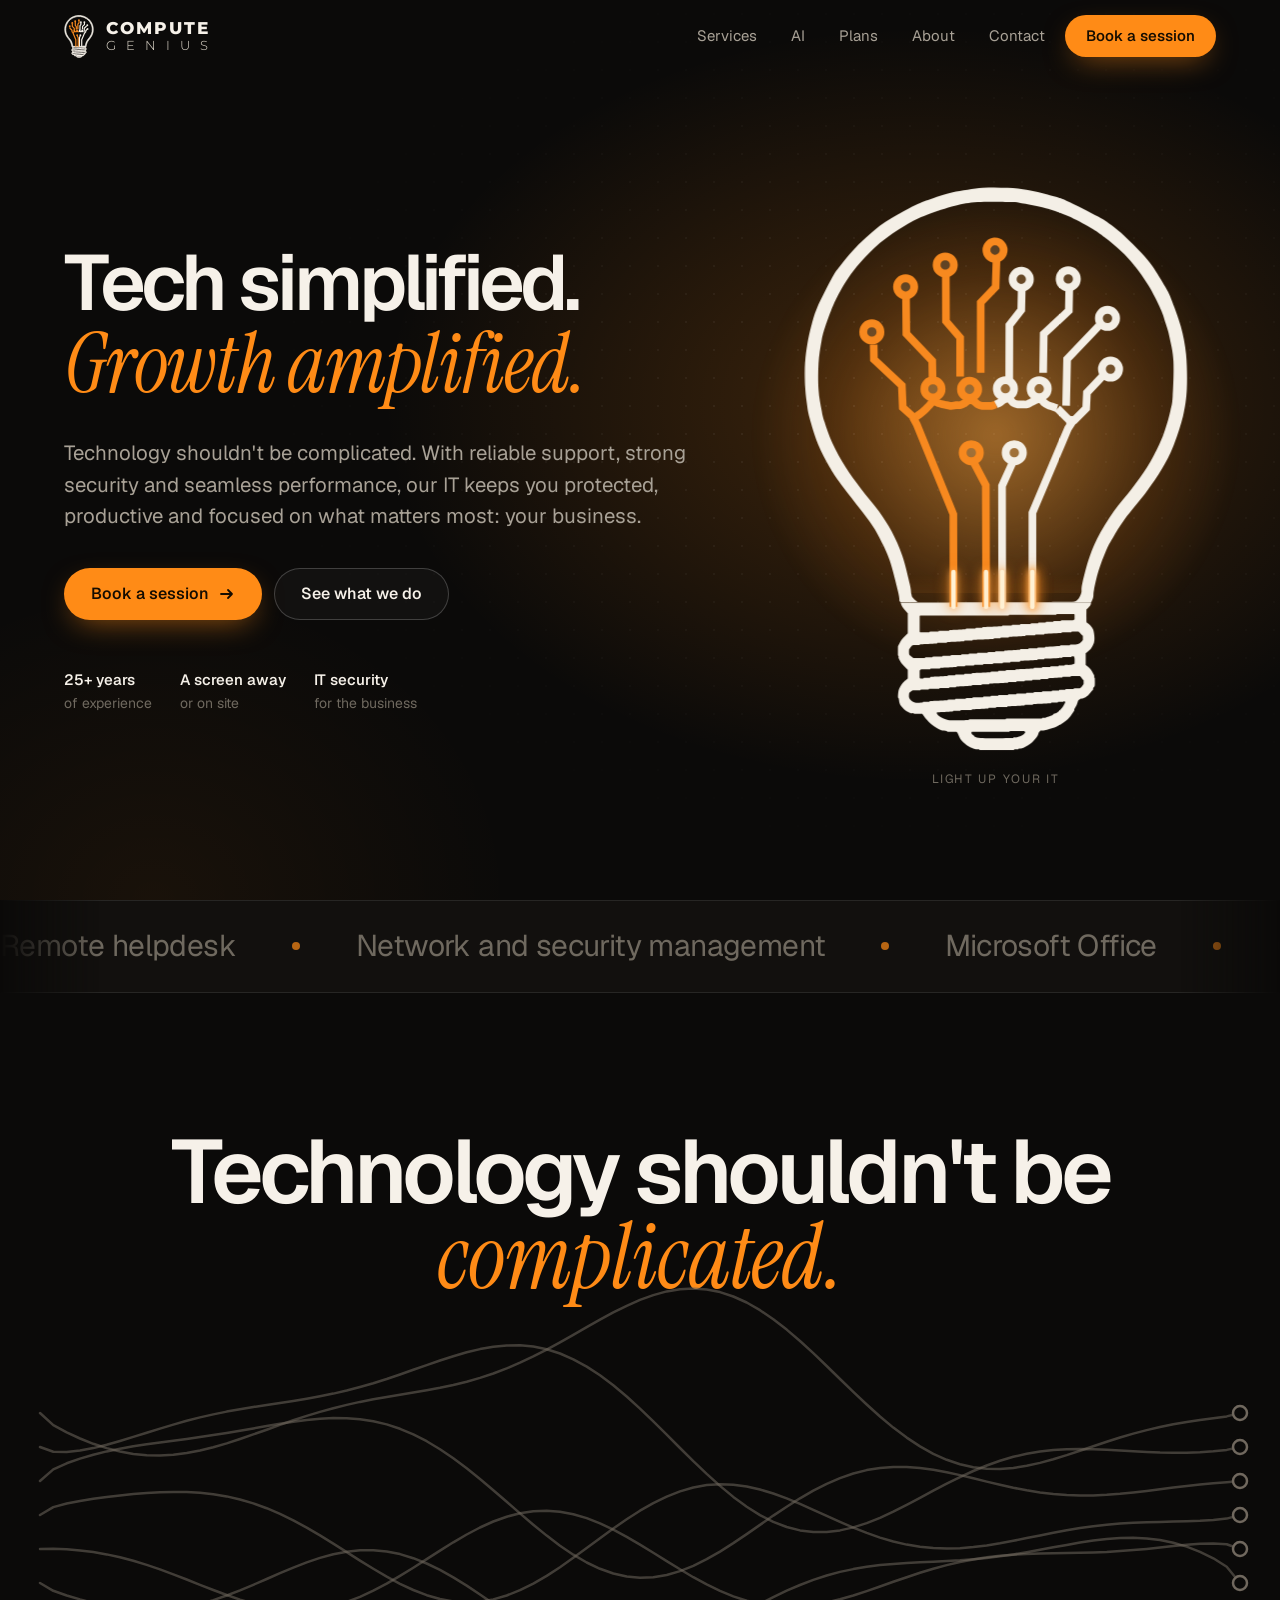
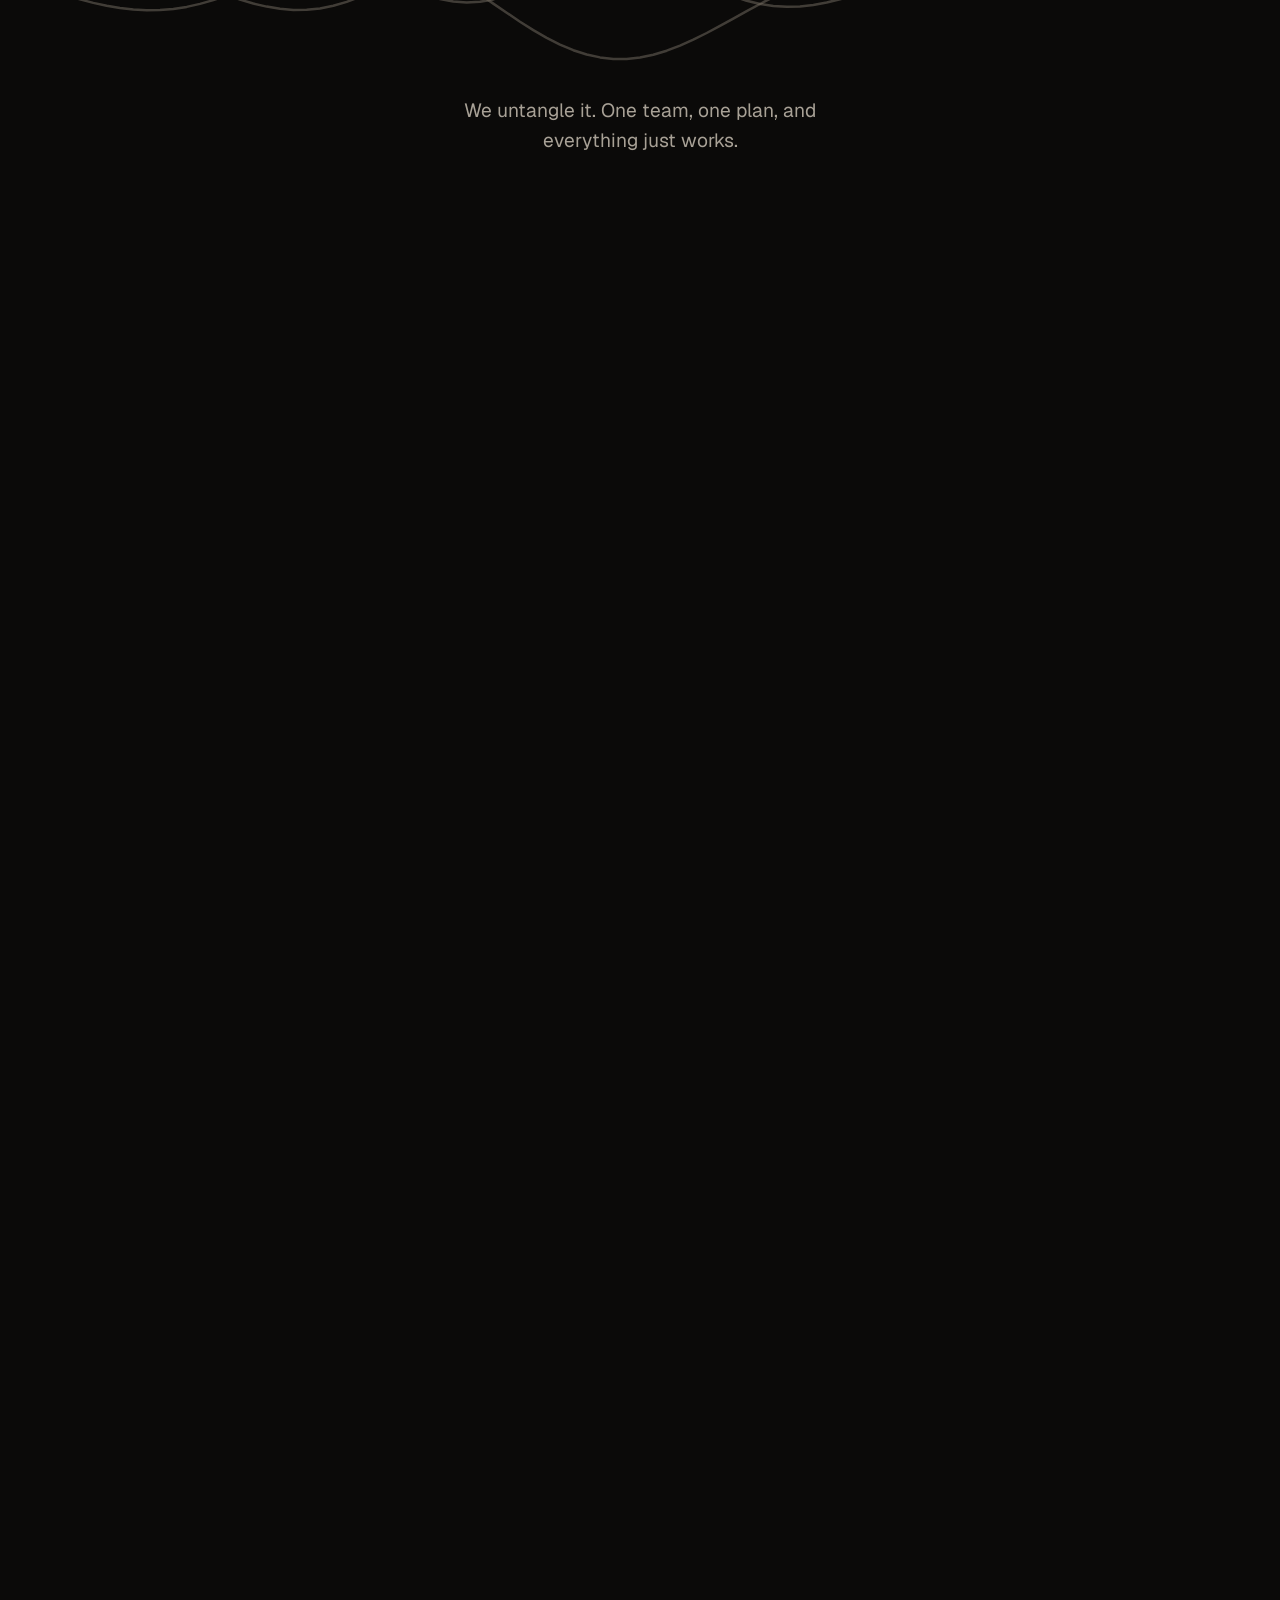
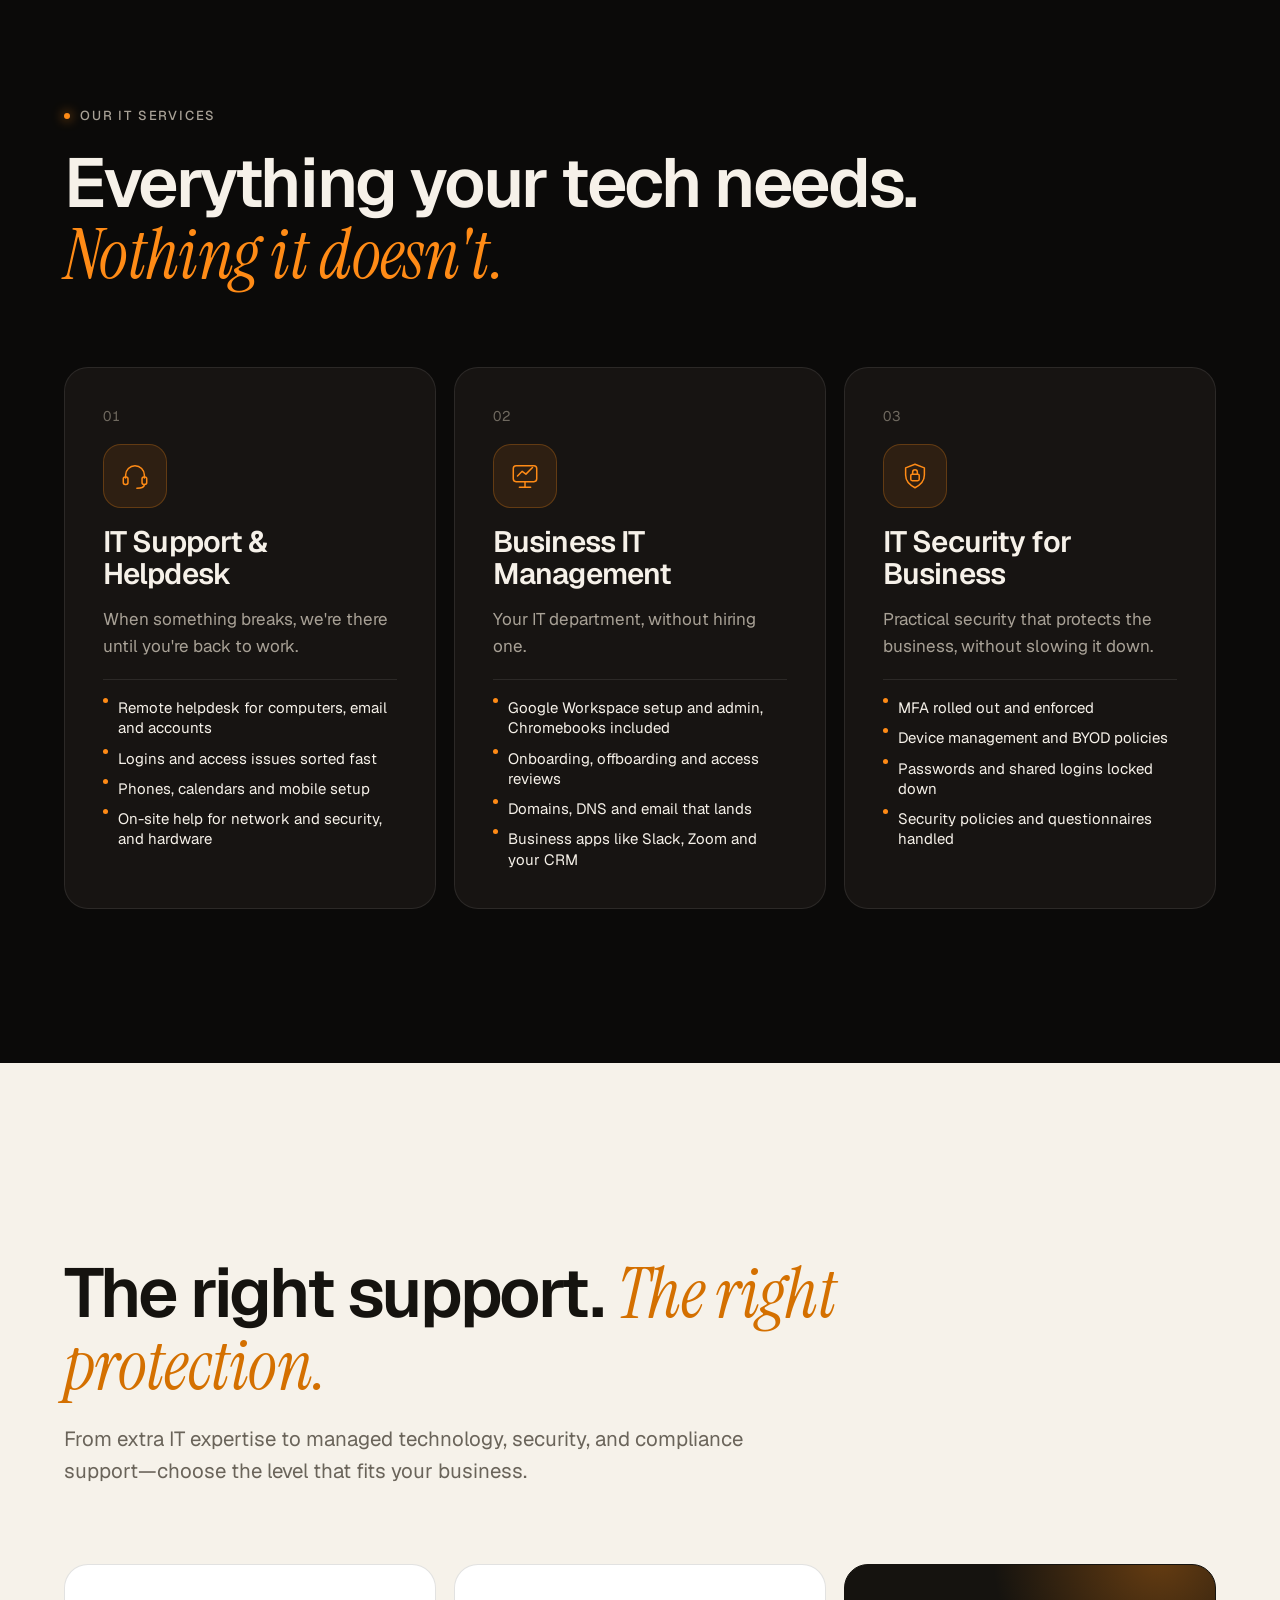
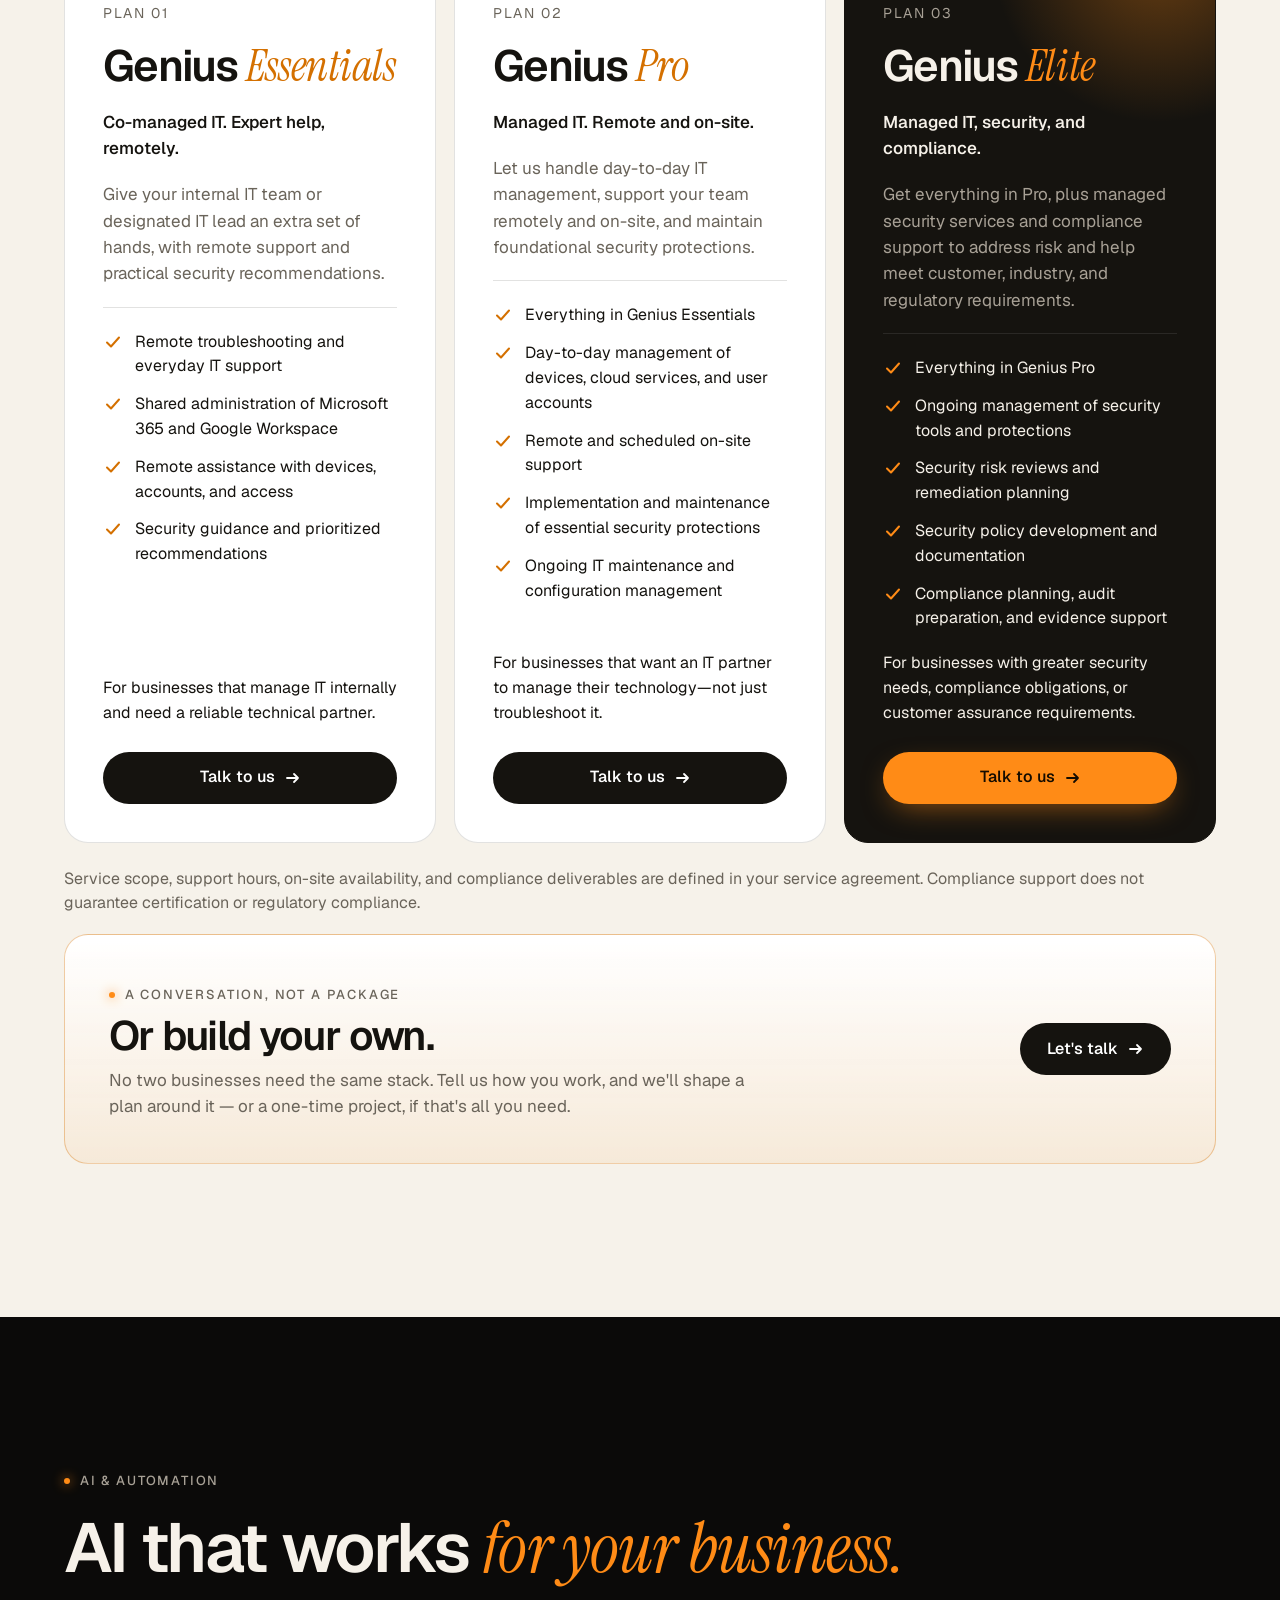
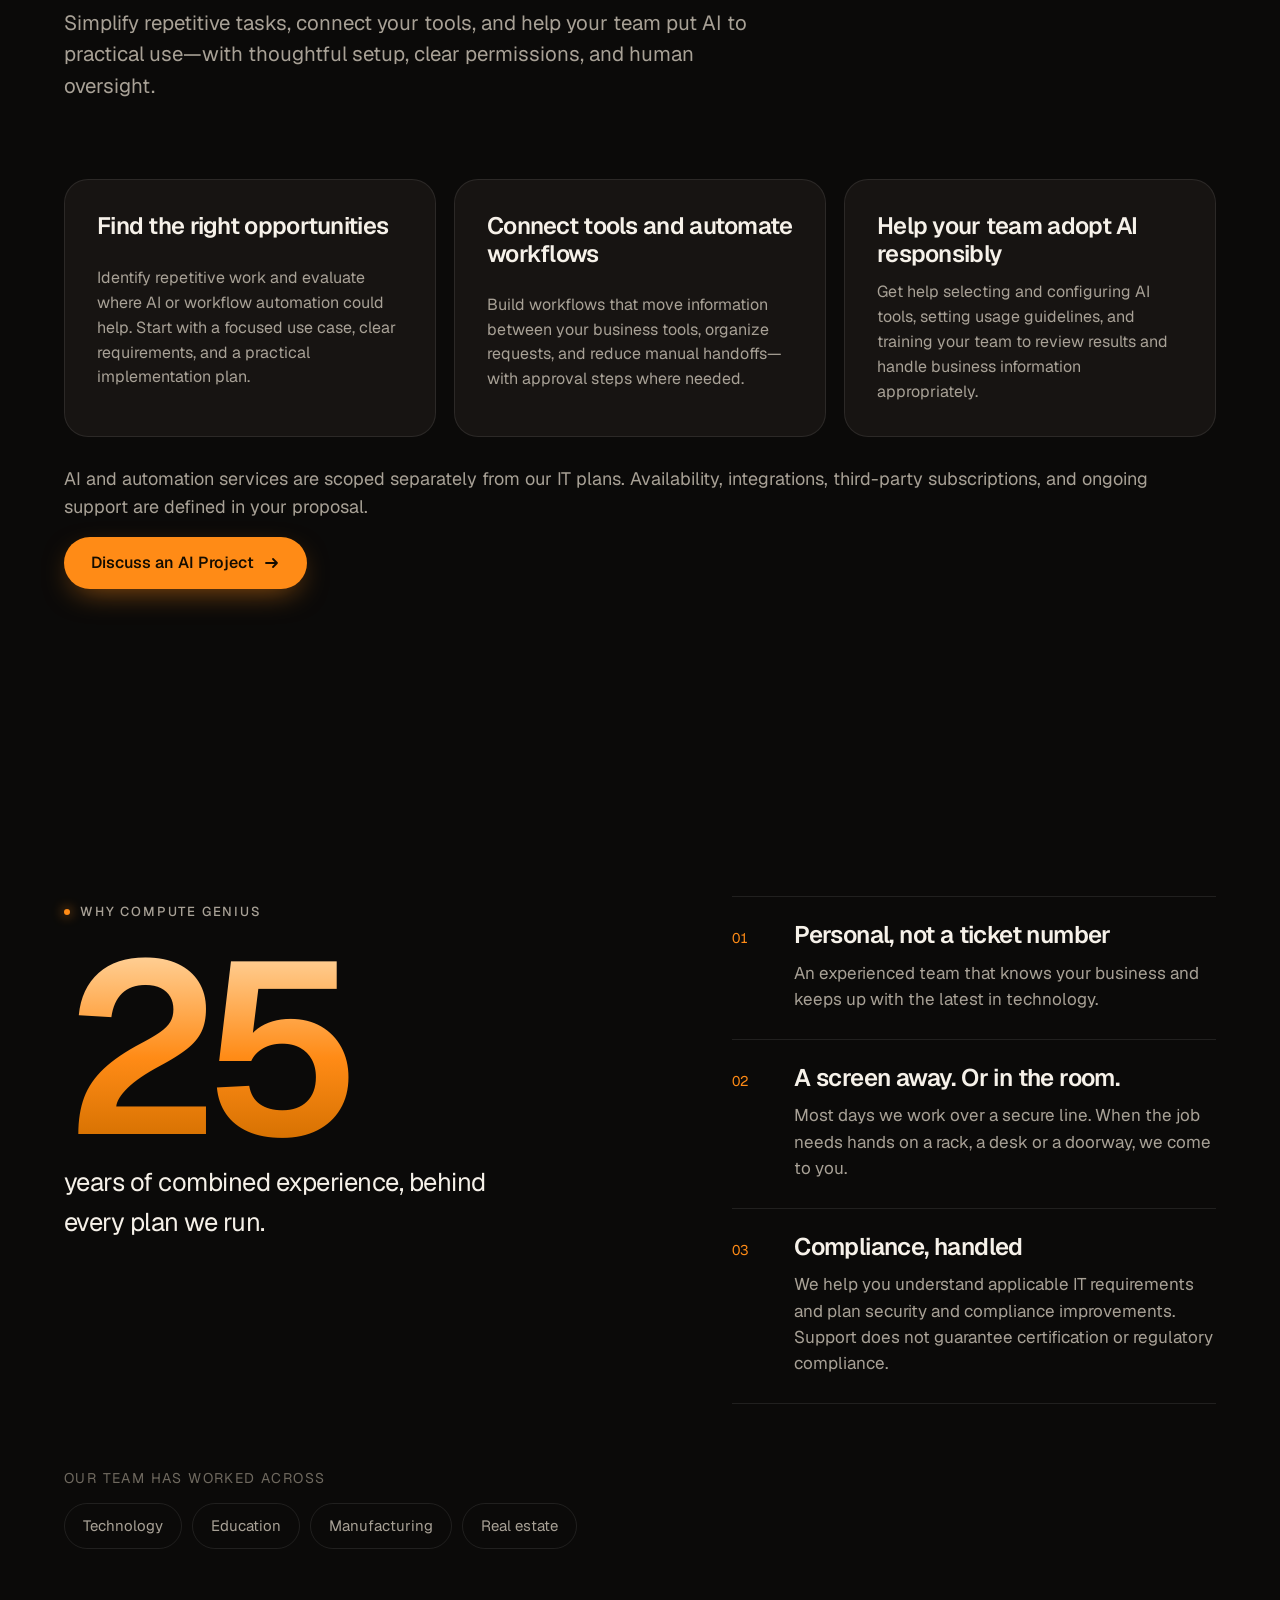
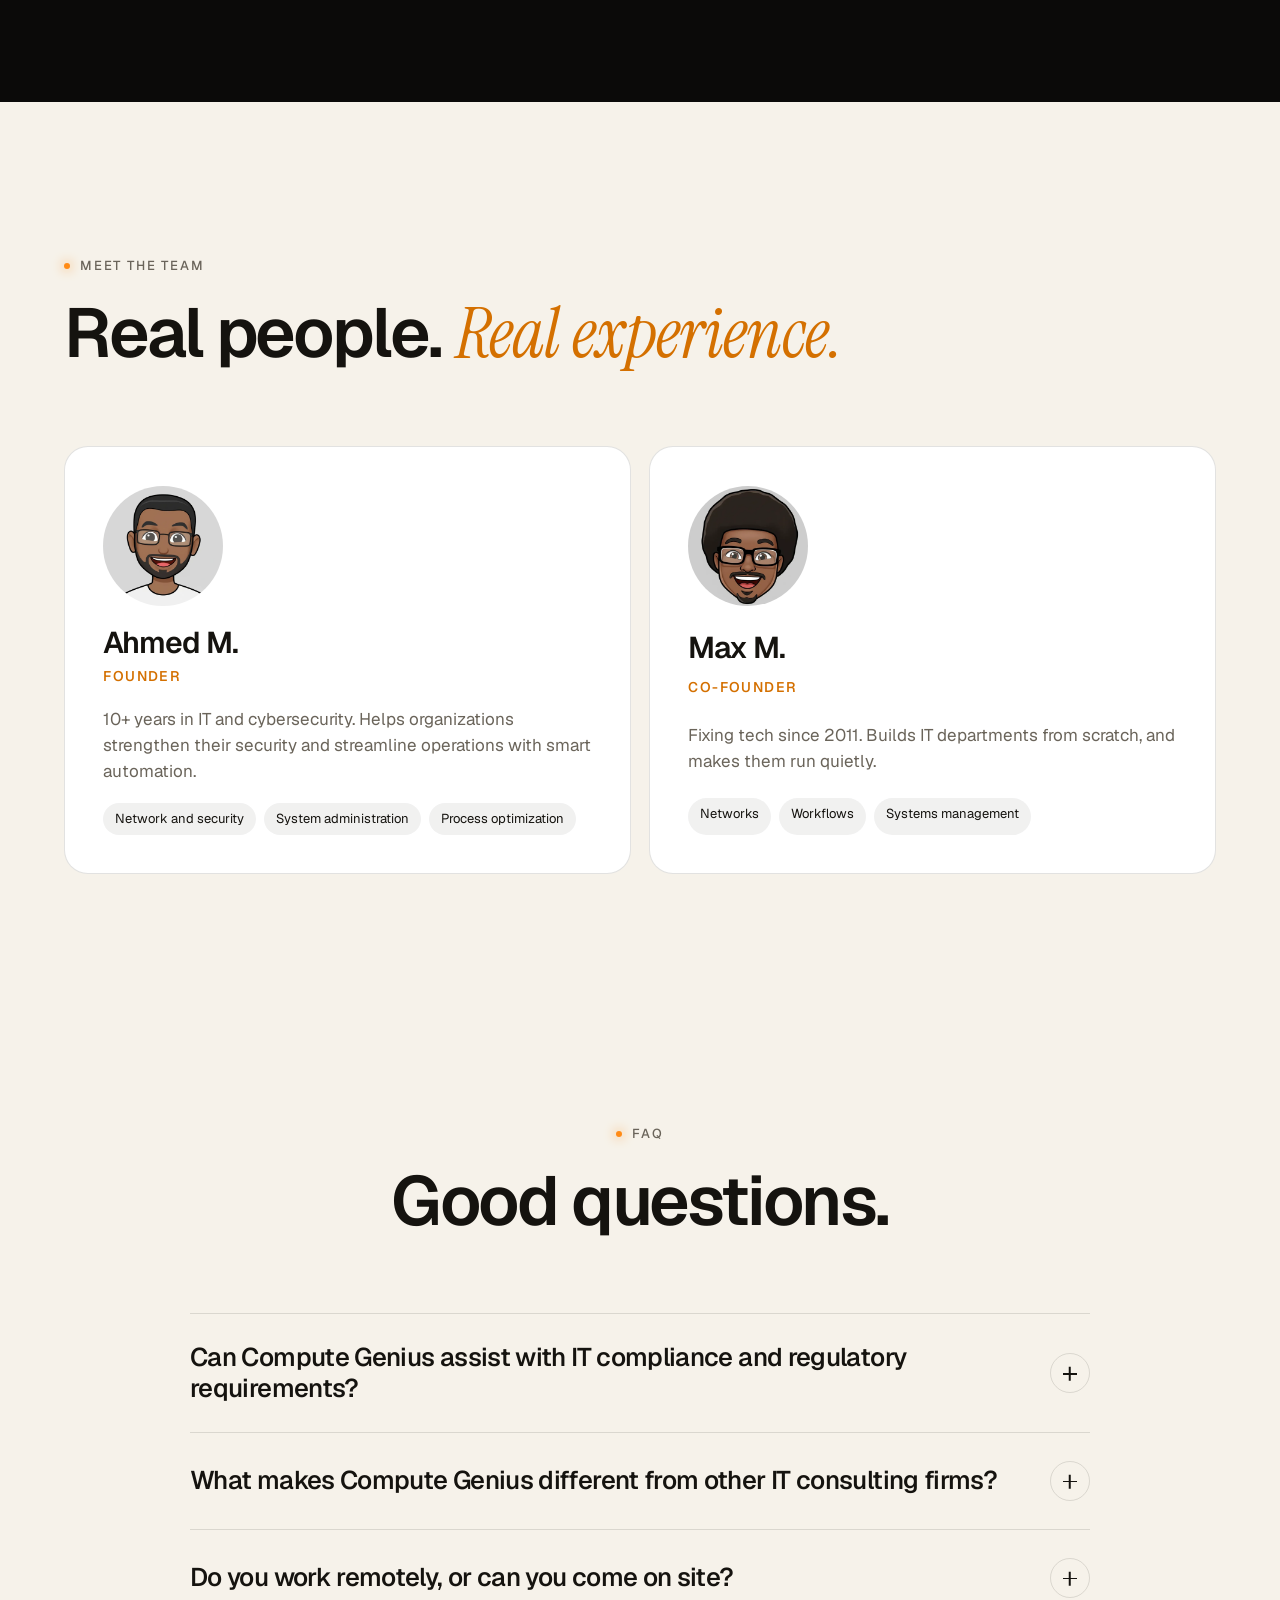
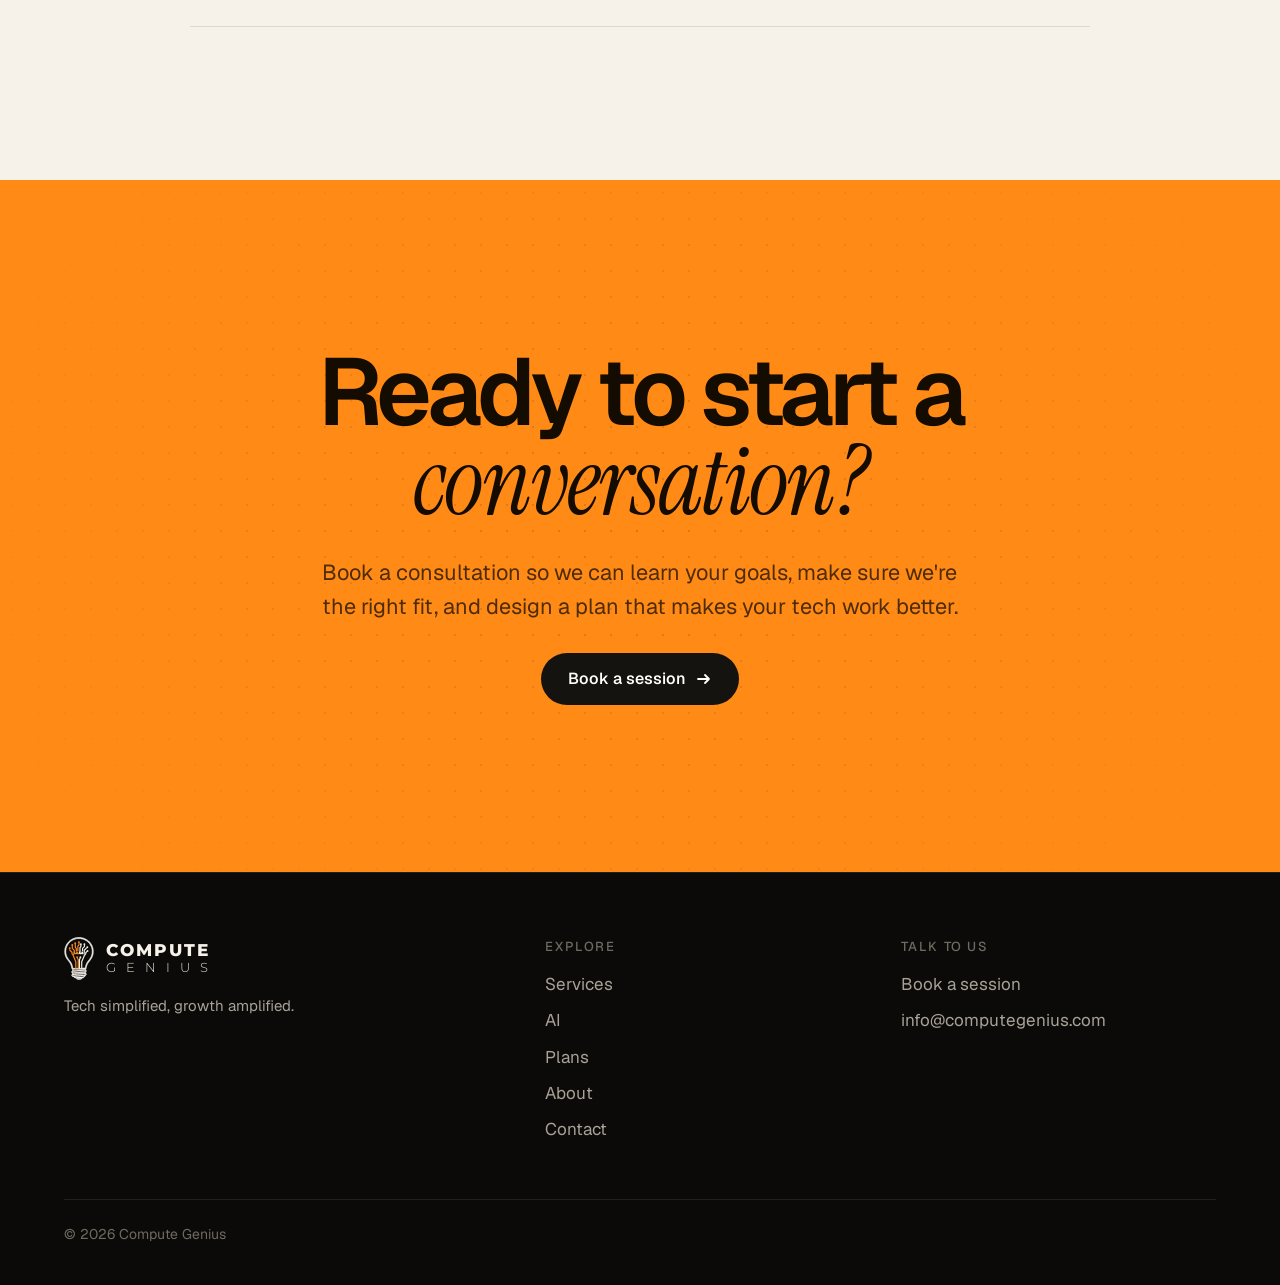
==== index.html @ c1fb6291 "Initial commit via Netlify [skip ci]" ====
<!doctype html>
<html lang="en">
<head>
<meta charset="utf-8">
<meta name="viewport" content="width=device-width,initial-scale=1,viewport-fit=cover">
<title>Compute Genius — Tech simplified, growth amplified</title>
<meta name="description" content="Reliable IT support, strong security and seamless performance for businesses.">
<meta name="robots" content="noindex">
<meta name="theme-color" content="#0b0a09">
<meta property="og:title" content="Compute Genius — Tech simplified, growth amplified">
<meta property="og:description" content="Reliable IT support, strong security and seamless performance for businesses.">
<link rel="icon" href="/assets/favicon.svg" type="image/svg+xml">
<link rel="preload" href="/assets/fonts/Geist-latin.woff2" as="font" type="font/woff2" crossorigin>
<link rel="stylesheet" href="/assets/style.css?v=v6">
</head>
<body>
<a class="skip" href="#main">Skip to content</a>
<header class="nav">
  <div class="wrap nav-in">
    <a class="brand" href="/" aria-label="Compute Genius home"><img class="mark" src="/assets/cg-mark.svg" width="30" height="43" alt=""><span class="wm"><b>COMPUTE</b><i><span>G</span><span>E</span><span>N</span><span>I</span><span>U</span><span>S</span></i></span></a>
    <button class="burger" aria-label="Menu" aria-expanded="false" aria-controls="links"><i></i><i></i></button>
    <nav class="links" id="links" aria-label="Main">
      <a class="l" href="/#services">Services</a>
      <a class="l" href="/#ai">AI</a>
      <a class="l" href="/#plans">Plans</a>
      <a class="l" href="/about.html">About</a>
      <a class="l" href="/contact.html">Contact</a>
      <a class="btn btn-primary btn-sm" href="/contact.html">Book a session</a>
    </nav>
  </div>
</header>
<main id="main">

<section class="hero">
  <div class="wrap hero-grid">
    <div>
      <h1>
        <span class="line"><span style="--rd:.05s">Tech simplified.</span></span>
        <span class="line"><span style="--rd:.18s" class="serif">Growth amplified.</span></span>
      </h1>
      <p class="lead rv" style="--rd:.3s">Technology shouldn't be complicated. With reliable support, strong security and seamless performance, our IT keeps you protected, productive and focused on what matters most: your business.</p>
      <div class="cta-row rv" style="--rd:.4s">
        <a class="btn btn-primary" href="/contact.html">Book a session <svg viewBox="0 0 16 16" fill="none" stroke="currentColor" stroke-width="1.8" stroke-linecap="round" stroke-linejoin="round" aria-hidden="true"><path d="M2 8h11M9 4l4 4-4 4"/></svg></a>
        <a class="btn btn-ghost" href="#services">See what we do</a>
      </div>
      <div class="hero-meta rv" style="--rd:.5s">
        <div><b>25+ years</b>of experience</div>
        <div><b>A screen away</b>or on site</div>
        <div><b>IT security</b>for the business</div>
      </div>
    </div>
    <div class="bulb-wrap">
      <div class="halo"></div>
      <button class="bulb-btn" aria-pressed="true" aria-label="Toggle the light"><svg class="bulb" viewBox="255 240 530 765" role="img" aria-label="Compute Genius lightbulb logo with glowing circuits"><defs><radialGradient id="ng"><stop offset="0" stop-color="#ffb35e" stop-opacity=".95"/><stop offset=".45" stop-color="#F7891F" stop-opacity=".35"/><stop offset="1" stop-color="#F7891F" stop-opacity="0"/></radialGradient><linearGradient id="lg" x1="0" y1="0" x2="0" y2="1"><stop offset="0" stop-color="#F7891F" stop-opacity="0"/><stop offset=".5" stop-color="#ffb35e" stop-opacity=".30"/><stop offset="1" stop-color="#F7891F" stop-opacity="0"/></linearGradient><clipPath id="inner"><path d="M438.6 281.1C425.3 286.6 409.5 294.1 396.6 302.1C383.8 310.1 372.8 318.5 361.4 329.1C350.0 339.7 338.0 352.2 328.1 365.6C318.2 379.0 309.0 394.8 302.1 409.6C295.3 424.5 290.6 440.5 287.1 454.6C283.6 468.8 281.1 480.3 281.1 494.6C281.1 508.9 284.3 527.1 287.1 540.4C290.0 553.7 293.8 563.7 298.1 574.4C302.5 585.0 301.8 587.3 313.1 604.4C324.5 621.4 354.8 660.4 366.1 676.6C377.5 692.8 376.6 693.0 381.1 701.6C385.6 710.3 389.3 717.3 393.1 728.6C397.0 740.0 402.0 760.1 404.1 769.6C406.2 779.2 405.6 785.9 405.6 785.9C405.6 785.9 634.4 785.9 634.4 785.9C634.4 785.9 635.0 770.3 637.9 758.6C640.8 746.9 645.4 729.8 651.9 715.6C658.4 701.5 668.0 686.5 676.9 673.6C685.7 660.8 696.7 649.4 704.9 638.4C713.0 627.3 720.4 616.4 725.9 607.4C731.4 598.4 733.9 593.5 737.9 584.4C741.9 575.2 746.9 562.0 749.9 552.4C752.9 542.7 754.4 535.8 755.9 526.4C757.4 516.9 759.2 506.9 758.9 495.6C758.5 484.3 756.9 471.8 753.9 458.6C750.9 445.5 746.2 429.8 740.9 416.6C735.5 403.5 728.9 390.8 721.9 379.6C714.9 368.4 709.5 360.6 698.9 349.4C688.3 338.1 673.0 322.8 658.4 312.1C643.8 301.4 628.0 292.5 611.4 285.1C594.7 277.8 573.4 271.8 558.4 268.1C543.4 264.5 535.0 263.0 521.4 263.1C507.8 263.3 490.4 266.1 476.6 269.1C462.8 272.1 452.0 275.6 438.6 281.1Z"/></clipPath></defs><g class="art"><g clip-path="url(#inner)"><rect id="lift" x="255" y="760" width="530" height="190" fill="url(#lg)"/></g><g id="frame"><path class="k" d="M412.6 272.1C402.3 277.3 384.5 287.0 373.6 294.1C362.8 301.3 354.6 308.8 347.4 315.1C340.1 321.5 335.7 326.3 330.1 332.4C324.6 338.5 318.6 345.8 314.1 351.6C309.6 357.5 308.3 358.3 303.1 367.6C298.0 377.0 287.8 396.8 283.1 407.6C278.5 418.5 277.3 424.6 275.1 432.6C273.0 440.6 271.5 447.6 270.1 455.6C268.8 463.6 267.6 471.3 267.1 480.6C266.6 489.9 266.8 502.8 267.1 511.4C267.5 520.0 268.1 525.2 269.1 532.4C270.1 539.5 270.6 545.0 273.1 554.4C275.6 563.7 279.8 577.7 284.1 588.4C288.5 599.0 294.0 609.4 299.1 618.4C304.3 627.4 306.3 630.3 315.1 642.4C324.0 654.4 343.5 678.4 352.1 690.6C360.8 702.8 362.6 707.0 367.1 715.6C371.6 724.3 375.3 731.3 379.1 742.6C383.0 754.0 388.0 774.7 390.1 783.6C392.3 792.6 392.1 796.4 392.1 796.4C392.1 796.4 393.6 797.9 393.6 797.9C393.6 797.9 416.1 797.9 416.1 797.9C416.1 797.9 411.2 794.1 409.9 792.4C408.5 790.6 408.5 790.3 407.9 787.4C407.2 784.4 407.9 783.1 405.9 774.6C403.9 766.2 399.9 748.3 395.9 736.6C391.9 725.0 387.0 714.5 381.9 704.6C376.7 694.8 371.7 687.2 364.9 677.6C358.0 668.1 348.2 657.1 340.9 647.4C333.5 637.7 327.2 629.5 320.9 619.4C314.5 609.2 307.5 596.4 302.9 586.4C298.2 576.4 295.2 566.5 292.9 559.4C290.5 552.2 290.2 550.5 288.9 543.4C287.5 536.2 285.5 526.7 284.9 516.4C284.2 506.1 284.2 492.4 284.9 481.6C285.5 470.8 287.4 459.8 288.9 451.6C290.4 443.5 291.4 440.3 293.9 432.6C296.4 425.0 300.5 413.5 303.9 405.6C307.2 397.8 310.4 392.0 313.9 385.6C317.4 379.3 320.5 373.8 324.9 367.6C329.2 361.4 333.0 356.0 339.9 348.4C346.8 340.8 356.4 330.1 366.4 321.9C376.3 313.6 389.2 305.0 399.6 298.9C410.0 292.7 417.6 289.2 428.6 284.9C439.6 280.5 454.5 275.7 465.6 272.9C476.8 270.0 483.2 268.7 495.6 267.9C508.1 267.0 530.2 267.5 540.4 267.9C550.5 268.2 549.5 268.7 556.4 269.9C563.2 271.0 574.4 273.2 581.4 274.9C588.4 276.5 592.5 277.9 598.4 279.9C604.2 281.9 608.5 283.2 616.4 286.9C624.2 290.5 637.4 297.2 645.4 301.9C653.4 306.5 657.7 309.7 664.4 314.9C671.1 320.0 679.2 326.8 685.6 332.9C692.1 339.0 697.0 344.0 703.1 351.6C709.2 359.2 716.3 369.0 722.1 378.6C728.0 388.3 734.3 401.1 738.1 409.6C742.0 418.1 743.1 423.3 745.1 429.6C747.1 436.0 748.5 439.5 750.1 447.6C751.8 455.8 754.5 465.7 755.1 478.6C755.8 491.6 754.8 514.4 754.1 525.4C753.5 536.3 752.8 537.0 751.1 544.4C749.5 551.7 746.6 561.9 744.1 569.4C741.6 576.9 740.1 581.0 736.1 589.4C732.1 597.7 726.1 609.7 720.1 619.4C714.1 629.0 707.5 637.7 700.1 647.4C692.8 657.1 683.8 666.6 676.1 677.6C668.5 688.7 659.8 702.6 654.1 713.6C648.5 724.6 645.5 733.5 642.1 743.6C638.8 753.8 635.6 767.7 634.1 774.6C632.6 781.6 633.8 782.4 633.1 785.4C632.5 788.3 631.1 790.8 630.1 792.4C629.2 794.0 628.8 794.3 627.4 795.1C625.9 795.9 628.5 796.8 621.4 797.1C614.2 797.5 584.6 797.4 584.6 797.4C584.6 797.4 646.4 797.9 646.4 797.9C646.4 797.9 648.3 794.1 648.9 791.4C649.5 788.7 648.7 787.4 649.9 781.6C651.0 775.8 653.2 765.3 655.9 756.6C658.5 748.0 662.7 737.0 665.9 729.6C669.0 722.3 670.7 719.6 674.9 712.6C679.0 705.6 683.5 697.7 690.9 687.6C698.2 677.6 710.7 663.4 718.9 652.4C727.0 641.3 733.9 631.5 739.9 621.4C745.9 611.2 750.2 603.0 754.9 591.4C759.5 579.7 764.9 564.0 767.9 551.4C770.9 538.7 772.2 529.0 772.9 515.4C773.5 501.8 773.2 483.4 771.9 469.6C770.5 455.8 768.2 445.0 764.9 432.6C761.5 420.3 755.4 404.5 751.9 395.6C748.4 386.8 747.9 386.6 743.9 379.6C739.9 372.6 733.0 361.0 727.9 353.6C722.7 346.2 719.1 342.1 712.9 335.4C706.7 328.6 697.4 319.3 690.6 313.1C683.9 306.9 678.2 302.5 672.4 298.1C666.5 293.8 665.2 292.5 655.4 287.1C645.5 281.8 624.5 271.0 613.4 266.1C602.2 261.3 596.9 260.5 588.4 258.1C579.9 255.8 571.2 253.6 562.4 252.1C553.5 250.6 545.3 249.6 535.4 249.1C525.4 248.6 514.8 248.1 502.6 249.1C490.5 250.1 473.8 252.8 462.6 255.1C451.5 257.5 444.0 260.3 435.6 263.1C427.3 266.0 423.0 267.0 412.6 272.1Z" fill-rule="evenodd"/></g>
<g id="base"><path class="k" d="M393.6 798.4C393.6 798.4 394.5 802.0 396.1 804.4C397.7 806.8 403.1 812.6 403.1 812.6C403.1 812.6 403.1 839.4 403.1 839.4C403.1 839.4 397.1 845.1 395.1 847.6C393.1 850.2 392.0 853.0 391.1 854.6C390.3 856.3 390.3 855.3 390.1 857.6C390.0 859.9 390.1 868.4 390.1 868.4C390.1 868.4 391.1 869.6 391.1 869.6C391.1 869.6 390.5 870.8 391.1 872.4C391.8 874.0 393.1 876.8 395.1 879.4C397.1 881.9 403.1 887.6 403.1 887.6C403.1 887.6 403.1 899.4 403.1 899.4C403.1 899.4 398.1 903.1 396.1 905.6C394.1 908.2 392.1 911.5 391.1 914.6C390.1 917.8 390.1 924.4 390.1 924.4C390.1 924.4 390.8 924.5 391.1 925.6C391.5 926.8 391.6 929.8 392.1 931.4C392.6 933.0 392.9 933.8 394.1 935.4C395.3 937.0 397.3 939.3 399.4 940.9C401.5 942.5 404.8 944.2 406.6 944.9C408.5 945.5 410.4 944.9 410.4 944.9C410.4 944.9 411.6 945.9 411.6 945.9C411.6 945.9 422.4 945.9 422.4 945.9C422.4 945.9 426.1 951.3 428.1 953.6C430.1 956.0 432.1 958.0 434.4 959.9C436.6 961.8 439.4 963.5 441.6 964.9C443.8 966.2 445.5 967.2 447.6 967.9C449.8 968.5 453.0 968.5 454.4 968.9C455.7 969.2 455.6 969.9 455.6 969.9C455.6 969.9 467.4 969.9 467.4 969.9C467.4 969.9 468.2 970.0 469.1 971.6C470.1 973.2 471.2 977.1 473.1 979.6C475.0 982.2 478.2 985.0 480.6 986.9C483.0 988.8 485.5 989.9 487.6 990.9C489.8 991.9 492.0 992.5 493.6 992.9C495.2 993.2 497.4 992.9 497.4 992.9C497.4 992.9 498.6 993.9 498.6 993.9C498.6 993.9 543.4 993.9 543.4 993.9C543.4 993.9 544.6 992.9 544.6 992.9C544.6 992.9 549.4 992.9 549.4 992.9C549.4 992.9 549.5 992.2 550.6 991.9C551.8 991.5 553.5 992.2 556.4 990.9C559.2 989.5 564.5 986.5 567.6 983.9C570.7 981.3 573.3 977.6 574.9 975.4C576.4 973.2 576.1 971.9 576.9 970.6C577.7 969.4 579.6 967.9 579.6 967.9C579.6 967.9 580.9 968.7 584.4 967.9C587.8 967.0 595.2 965.4 600.4 962.9C605.5 960.4 611.5 956.5 615.4 952.9C619.3 949.3 623.9 941.4 623.9 941.4C623.9 941.4 623.4 940.8 623.9 939.6C624.4 938.5 626.0 936.2 626.9 934.4C627.7 932.5 628.9 928.4 628.9 928.4C628.9 928.4 631.7 926.3 632.6 925.9C633.5 925.5 633.1 926.4 634.4 925.9C635.7 925.4 638.0 925.0 640.4 922.9C642.8 920.8 648.9 913.4 648.9 913.4C648.9 913.4 648.5 912.5 648.9 911.6C649.2 910.8 650.5 910.5 650.9 908.4C651.2 906.2 650.9 898.6 650.9 898.6C650.9 898.6 649.9 897.4 649.9 897.4C649.9 897.4 650.7 896.5 649.9 894.6C649.0 892.8 646.7 888.6 644.9 886.4C643.0 884.2 638.9 881.4 638.9 881.4C638.9 881.4 638.9 865.6 638.9 865.6C638.9 865.6 644.0 861.8 645.9 859.4C647.7 857.0 649.1 854.0 649.9 851.4C650.6 848.8 650.5 846.7 650.4 843.9C650.2 841.1 649.8 837.2 648.9 834.6C648.0 832.1 646.2 830.2 644.9 828.6C643.5 827.1 641.7 826.2 640.9 825.4C640.0 824.5 640.0 826.3 639.9 823.4C639.7 820.4 639.9 807.6 639.9 807.6C639.9 807.6 643.8 804.0 644.9 802.4C645.9 800.8 646.1 798.1 646.1 798.1C646.1 798.1 393.6 798.4 393.6 798.4ZM558.9 970.4C558.9 970.4 557.5 972.3 556.6 973.1C555.7 973.9 554.9 974.5 553.4 975.1C551.8 975.8 549.0 976.8 547.4 977.1C545.8 977.5 543.6 977.1 543.6 977.1C543.6 977.1 542.4 978.1 542.4 978.1C542.4 978.1 508.4 978.8 499.6 978.1C490.8 977.5 491.7 975.3 489.6 974.1C487.6 973.0 487.4 971.1 487.4 971.1C487.4 971.1 487.9 969.9 487.9 969.9C487.9 969.9 537.4 969.9 537.4 969.9C537.4 969.9 538.6 968.9 538.6 968.9C538.6 968.9 557.4 968.9 557.4 968.9C557.4 968.9 558.9 970.4 558.9 970.4ZM611.9 930.4C611.9 930.4 609.9 935.1 608.1 937.4C606.4 939.7 603.3 942.7 601.4 944.1C599.5 945.6 597.8 945.5 596.6 946.1C595.5 946.8 596.2 947.3 594.4 948.1C592.5 949.0 587.5 950.6 585.4 951.1C583.2 951.6 581.6 951.1 581.6 951.1C581.6 951.1 580.4 952.1 580.4 952.1C580.4 952.1 533.6 952.1 533.6 952.1C533.6 952.1 532.4 953.1 532.4 953.1C532.4 953.1 484.6 953.1 484.6 953.1C484.6 953.1 483.4 954.1 483.4 954.1C483.4 954.1 463.1 955.0 456.6 954.1C450.2 953.3 447.2 950.6 444.6 949.1C442.1 947.6 441.4 945.1 441.4 945.1C441.4 945.1 441.9 943.9 441.9 943.9C441.9 943.9 462.4 942.9 462.4 942.9C462.4 942.9 463.6 941.9 463.6 941.9C463.6 941.9 472.4 941.9 472.4 941.9C472.4 941.9 473.6 940.9 473.6 940.9C473.6 940.9 487.4 940.9 487.4 940.9C487.4 940.9 488.6 939.9 488.6 939.9C488.6 939.9 509.4 938.9 509.4 938.9C509.4 938.9 510.6 937.9 510.6 937.9C510.6 937.9 519.4 937.9 519.4 937.9C519.4 937.9 520.6 936.9 520.6 936.9C520.6 936.9 534.4 936.9 534.4 936.9C534.4 936.9 535.6 935.9 535.6 935.9C535.6 935.9 557.4 934.9 557.4 934.9C557.4 934.9 558.6 933.9 558.6 933.9C558.6 933.9 568.4 933.9 568.4 933.9C568.4 933.9 569.6 932.9 569.6 932.9C569.6 932.9 592.4 931.9 592.4 931.9C592.4 931.9 593.6 930.9 593.6 930.9C593.6 930.9 601.4 930.9 601.4 930.9C601.4 930.9 602.6 929.9 602.6 929.9C602.6 929.9 609.4 929.9 609.4 929.9C609.4 929.9 610.4 929.1 610.4 929.1C610.4 929.1 611.9 930.4 611.9 930.4ZM636.1 901.6C636.1 901.6 636.1 906.4 636.1 906.4C636.1 906.4 633.5 910.2 632.4 911.1C631.2 912.1 630.8 912.0 629.4 912.1C627.9 912.3 623.6 912.1 623.6 912.1C623.6 912.1 622.4 913.1 622.4 913.1C622.4 913.1 612.6 913.1 612.6 913.1C612.6 913.1 611.4 914.1 611.4 914.1C611.4 914.1 604.6 914.1 604.6 914.1C604.6 914.1 603.4 915.1 603.4 915.1C603.4 915.1 594.6 915.1 594.6 915.1C594.6 915.1 593.4 916.1 593.4 916.1C593.4 916.1 581.6 916.1 581.6 916.1C581.6 916.1 580.4 917.1 580.4 917.1C580.4 917.1 570.6 917.1 570.6 917.1C570.6 917.1 569.4 918.1 569.4 918.1C569.4 918.1 560.6 918.1 560.6 918.1C560.6 918.1 559.4 919.1 559.4 919.1C559.4 919.1 547.6 919.1 547.6 919.1C547.6 919.1 546.4 920.1 546.4 920.1C546.4 920.1 536.6 920.1 536.6 920.1C536.6 920.1 535.4 921.1 535.4 921.1C535.4 921.1 523.6 921.1 523.6 921.1C523.6 921.1 522.4 922.1 522.4 922.1C522.4 922.1 513.6 922.1 513.6 922.1C513.6 922.1 512.4 923.1 512.4 923.1C512.4 923.1 503.6 923.1 503.6 923.1C503.6 923.1 502.4 924.1 502.4 924.1C502.4 924.1 489.6 924.1 489.6 924.1C489.6 924.1 488.4 925.1 488.4 925.1C488.4 925.1 480.6 925.1 480.6 925.1C480.6 925.1 479.4 926.1 479.4 926.1C479.4 926.1 466.6 926.1 466.6 926.1C466.6 926.1 465.4 927.1 465.4 927.1C465.4 927.1 456.6 927.1 456.6 927.1C456.6 927.1 455.4 928.1 455.4 928.1C455.4 928.1 432.6 929.1 432.6 929.1C432.6 929.1 431.4 930.1 431.4 930.1C431.4 930.1 423.6 930.1 423.6 930.1C423.6 930.1 422.4 931.1 422.4 931.1C422.4 931.1 415.1 931.6 412.6 931.1C410.1 930.6 408.7 929.2 407.4 928.1C406.1 927.0 405.3 925.8 404.9 924.4C404.5 923.0 404.7 920.8 404.9 919.6C405.0 918.5 405.1 918.4 405.9 917.6C406.7 916.8 409.6 914.9 409.6 914.9C409.6 914.9 419.4 914.9 419.4 914.9C419.4 914.9 420.6 913.9 420.6 913.9C420.6 913.9 430.4 913.9 430.4 913.9C430.4 913.9 431.6 912.9 431.6 912.9C431.6 912.9 444.4 912.9 444.4 912.9C444.4 912.9 445.6 911.9 445.6 911.9C445.6 911.9 457.4 911.9 457.4 911.9C457.4 911.9 458.6 910.9 458.6 910.9C458.6 910.9 466.4 910.9 466.4 910.9C466.4 910.9 467.6 909.9 467.6 909.9C467.6 909.9 487.4 908.9 487.4 908.9C487.4 908.9 488.6 907.9 488.6 907.9C488.6 907.9 500.4 907.9 500.4 907.9C500.4 907.9 501.6 906.9 501.6 906.9C501.6 906.9 510.4 906.9 510.4 906.9C510.4 906.9 511.6 905.9 511.6 905.9C511.6 905.9 535.4 904.9 535.4 904.9C535.4 904.9 536.6 903.9 536.6 903.9C536.6 903.9 546.4 903.9 546.4 903.9C546.4 903.9 547.6 902.9 547.6 902.9C547.6 902.9 557.4 902.9 557.4 902.9C557.4 902.9 558.6 901.9 558.6 901.9C558.6 901.9 567.4 901.9 567.4 901.9C567.4 901.9 568.6 900.9 568.6 900.9C568.6 900.9 578.4 900.9 578.4 900.9C578.4 900.9 579.6 899.9 579.6 899.9C579.6 899.9 588.4 899.9 588.4 899.9C588.4 899.9 589.6 898.9 589.6 898.9C589.6 898.9 607.4 897.9 607.4 897.9C607.4 897.9 608.6 896.9 608.6 896.9C608.6 896.9 618.4 896.9 618.4 896.9C618.4 896.9 619.6 895.9 619.6 895.9C619.6 895.9 631.4 895.9 631.4 895.9C631.4 895.9 636.1 901.6 636.1 901.6ZM624.1 872.6C624.3 874.2 624.1 879.4 624.1 879.4C624.1 879.4 621.5 880.8 619.4 881.1C617.3 881.4 611.6 881.1 611.6 881.1C611.6 881.1 610.4 882.1 610.4 882.1C610.4 882.1 603.6 882.1 603.6 882.1C603.6 882.1 602.4 883.1 602.4 883.1C602.4 883.1 592.6 883.1 592.6 883.1C592.6 883.1 591.4 884.1 591.4 884.1C591.4 884.1 581.6 884.1 581.6 884.1C581.6 884.1 580.4 885.1 580.4 885.1C580.4 885.1 570.6 885.1 570.6 885.1C570.6 885.1 569.4 886.1 569.4 886.1C569.4 886.1 546.6 887.1 546.6 887.1C546.6 887.1 545.4 888.1 545.4 888.1C545.4 888.1 533.6 888.1 533.6 888.1C533.6 888.1 532.4 889.1 532.4 889.1C532.4 889.1 523.6 889.1 523.6 889.1C523.6 889.1 522.4 890.1 522.4 890.1C522.4 890.1 513.6 890.1 513.6 890.1C513.6 890.1 512.4 891.1 512.4 891.1C512.4 891.1 488.6 892.1 488.6 892.1C488.6 892.1 487.4 893.1 487.4 893.1C487.4 893.1 478.6 893.1 478.6 893.1C478.6 893.1 477.4 894.1 477.4 894.1C477.4 894.1 466.6 894.1 466.6 894.1C466.6 894.1 465.4 895.1 465.4 895.1C465.4 895.1 456.6 895.1 456.6 895.1C456.6 895.1 455.4 896.1 455.4 896.1C455.4 896.1 433.6 897.1 433.6 897.1C433.6 897.1 432.4 898.1 432.4 898.1C432.4 898.1 424.6 898.1 424.6 898.1C424.6 898.1 423.4 899.1 423.4 899.1C423.4 899.1 419.6 899.1 419.6 899.1C419.6 899.1 418.9 898.4 418.9 898.4C418.9 898.4 418.9 888.6 418.9 888.6C418.9 888.6 420.6 886.9 420.6 886.9C420.6 886.9 432.4 886.9 432.4 886.9C432.4 886.9 433.6 885.9 433.6 885.9C433.6 885.9 445.4 885.9 445.4 885.9C445.4 885.9 446.6 884.9 446.6 884.9C446.6 884.9 467.4 883.9 467.4 883.9C467.4 883.9 468.6 882.9 468.6 882.9C468.6 882.9 478.4 882.9 478.4 882.9C478.4 882.9 479.6 881.9 479.6 881.9C479.6 881.9 490.4 881.9 490.4 881.9C490.4 881.9 491.6 880.9 491.6 880.9C491.6 880.9 502.4 880.9 502.4 880.9C502.4 880.9 503.6 879.9 503.6 879.9C503.6 879.9 515.4 879.9 515.4 879.9C515.4 879.9 516.6 878.9 516.6 878.9C516.6 878.9 528.4 878.9 528.4 878.9C528.4 878.9 529.6 877.9 529.6 877.9C529.6 877.9 538.4 877.9 538.4 877.9C538.4 877.9 539.6 876.9 539.6 876.9C539.6 876.9 551.4 876.9 551.4 876.9C551.4 876.9 552.6 875.9 552.6 875.9C552.6 875.9 574.4 874.9 574.4 874.9C574.4 874.9 575.6 873.9 575.6 873.9C575.6 873.9 583.4 873.9 583.4 873.9C583.4 873.9 584.6 872.9 584.6 872.9C584.6 872.9 607.4 871.9 607.4 871.9C607.4 871.9 608.6 870.9 608.6 870.9C608.6 870.9 619.4 870.9 619.4 870.9C619.4 870.9 620.6 869.9 620.6 869.9C620.6 869.9 623.1 869.9 623.1 869.9C623.1 869.9 624.0 871.0 624.1 872.6ZM635.1 842.6C635.1 842.6 635.1 848.4 635.1 848.4C635.1 848.4 633.0 851.2 631.4 852.1C629.8 853.1 627.5 853.8 625.4 854.1C623.2 854.5 618.6 854.1 618.6 854.1C618.6 854.1 617.4 855.1 617.4 855.1C617.4 855.1 605.6 855.1 605.6 855.1C605.6 855.1 604.4 856.1 604.4 856.1C604.4 856.1 585.6 857.1 585.6 857.1C585.6 857.1 584.4 858.1 584.4 858.1C584.4 858.1 575.6 858.1 575.6 858.1C575.6 858.1 574.4 859.1 574.4 859.1C574.4 859.1 563.6 859.1 563.6 859.1C563.6 859.1 562.4 860.1 562.4 860.1C562.4 860.1 552.6 860.1 552.6 860.1C552.6 860.1 551.4 861.1 551.4 861.1C551.4 861.1 531.6 862.1 531.6 862.1C531.6 862.1 530.4 863.1 530.4 863.1C530.4 863.1 519.6 863.1 519.6 863.1C519.6 863.1 518.4 864.1 518.4 864.1C518.4 864.1 509.6 864.1 509.6 864.1C509.6 864.1 508.4 865.1 508.4 865.1C508.4 865.1 495.6 865.1 495.6 865.1C495.6 865.1 494.4 866.1 494.4 866.1C494.4 866.1 484.6 866.1 484.6 866.1C484.6 866.1 483.4 867.1 483.4 867.1C483.4 867.1 474.6 867.1 474.6 867.1C474.6 867.1 473.4 868.1 473.4 868.1C473.4 868.1 460.6 868.1 460.6 868.1C460.6 868.1 459.4 869.1 459.4 869.1C459.4 869.1 449.6 869.1 449.6 869.1C449.6 869.1 448.4 870.1 448.4 870.1C448.4 870.1 436.6 870.1 436.6 870.1C436.6 870.1 435.4 871.1 435.4 871.1C435.4 871.1 426.6 871.1 426.6 871.1C426.6 871.1 425.4 872.1 425.4 872.1C425.4 872.1 410.6 872.1 410.6 872.1C410.6 872.1 407.3 869.8 406.4 868.9C405.4 867.9 405.1 867.8 404.9 866.4C404.6 865.0 404.9 860.6 404.9 860.6C404.9 860.6 406.7 857.8 407.6 856.9C408.6 855.9 408.8 855.2 410.6 854.9C412.4 854.5 418.4 854.9 418.4 854.9C418.4 854.9 419.6 853.9 419.6 853.9C419.6 853.9 441.4 852.9 441.4 852.9C441.4 852.9 442.6 851.9 442.6 851.9C442.6 851.9 454.4 851.9 454.4 851.9C454.4 851.9 455.6 850.9 455.6 850.9C455.6 850.9 477.4 849.9 477.4 849.9C477.4 849.9 478.6 848.9 478.6 848.9C478.6 848.9 488.4 848.9 488.4 848.9C488.4 848.9 489.6 847.9 489.6 847.9C489.6 847.9 516.4 846.9 516.4 846.9C516.4 846.9 517.6 845.9 517.6 845.9C517.6 845.9 525.4 845.9 525.4 845.9C525.4 845.9 526.6 844.9 526.6 844.9C526.6 844.9 536.4 844.9 536.4 844.9C536.4 844.9 537.6 843.9 537.6 843.9C537.6 843.9 558.4 842.9 558.4 842.9C558.4 842.9 559.6 841.9 559.6 841.9C559.6 841.9 571.4 841.9 571.4 841.9C571.4 841.9 572.6 840.9 572.6 840.9C572.6 840.9 583.4 840.9 583.4 840.9C583.4 840.9 584.6 839.9 584.6 839.9C584.6 839.9 606.4 838.9 606.4 838.9C606.4 838.9 607.6 837.9 607.6 837.9C607.6 837.9 619.4 837.9 619.4 837.9C619.4 837.9 620.6 836.9 620.6 836.9C620.6 836.9 629.4 836.9 629.4 836.9C629.4 836.9 635.1 842.6 635.1 842.6ZM624.1 814.6C624.1 814.6 624.1 820.4 624.1 820.4C624.1 820.4 624.3 821.8 621.4 822.1C618.5 822.4 606.6 822.1 606.6 822.1C606.6 822.1 605.4 823.1 605.4 823.1C605.4 823.1 596.6 823.1 596.6 823.1C596.6 823.1 595.4 824.1 595.4 824.1C595.4 824.1 586.6 824.1 586.6 824.1C586.6 824.1 585.4 825.1 585.4 825.1C585.4 825.1 576.6 825.1 576.6 825.1C576.6 825.1 575.4 826.1 575.4 826.1C575.4 826.1 566.6 826.1 566.6 826.1C566.6 826.1 565.4 827.1 565.4 827.1C565.4 827.1 552.6 827.1 552.6 827.1C552.6 827.1 551.4 828.1 551.4 828.1C551.4 828.1 541.6 828.1 541.6 828.1C541.6 828.1 540.4 829.1 540.4 829.1C540.4 829.1 528.6 829.1 528.6 829.1C528.6 829.1 527.4 830.1 527.4 830.1C527.4 830.1 502.6 831.1 502.6 831.1C502.6 831.1 501.4 832.1 501.4 832.1C501.4 832.1 493.6 832.1 493.6 832.1C493.6 832.1 492.4 833.1 492.4 833.1C492.4 833.1 480.6 833.1 480.6 833.1C480.6 833.1 479.4 834.1 479.4 834.1C479.4 834.1 458.6 835.1 458.6 835.1C458.6 835.1 457.4 836.1 457.4 836.1C457.4 836.1 444.6 836.1 444.6 836.1C444.6 836.1 443.4 837.1 443.4 837.1C443.4 837.1 432.6 837.1 432.6 837.1C432.6 837.1 431.4 838.1 431.4 838.1C431.4 838.1 419.6 838.1 419.6 838.1C419.6 838.1 418.9 837.4 418.9 837.4C418.9 837.4 418.9 816.6 418.9 816.6C418.9 816.6 419.6 815.9 419.6 815.9C419.6 815.9 536.4 815.9 536.4 815.9C536.4 815.9 537.6 814.9 537.6 814.9C537.6 814.9 599.4 814.9 599.4 814.9C599.4 814.9 600.6 813.9 600.6 813.9C600.6 813.9 623.4 813.9 623.4 813.9C623.4 813.9 624.1 814.6 624.1 814.6Z" fill-rule="evenodd"/></g>
<g id="filament" class="ln"><path id="fl" class="o" d="M409.989 553.179L415.25 563L463.5 681.5L463.757 804.2"/><path id="fr" class="w" d="M621.775 558.337L615.5 567.75L568.25 679.75L568.25 804.2"/><path id="wvl" class="o" d="M413.0 553.0C414.0 552.3 417.0 550.5 419.0 549.0C421.0 547.5 423.0 545.8 425.0 544.0C427.0 542.2 429.0 540.0 431.0 538.0C433.0 536.0 435.0 532.7 437.0 532.0C439.0 531.3 441.0 533.3 443.0 534.0C445.0 534.7 447.0 535.5 449.0 536.0C451.0 536.5 453.0 536.7 455.0 537.0C457.0 537.3 459.0 538.0 461.0 538.0C463.0 538.0 465.0 537.2 467.0 537.0C469.0 536.8 471.0 537.5 473.0 537.0C475.0 536.5 477.0 535.2 479.0 534.0C481.0 532.8 483.0 530.3 485.0 530.0C487.0 529.7 489.2 531.0 491.0 532.0C492.8 533.0 494.2 535.0 496.0 536.0C497.8 537.0 500.0 537.7 502.0 538.0C504.0 538.3 506.0 538.0 508.0 538.0C510.0 538.0 512.0 538.3 514.0 538.0C516.0 537.7 519.0 536.3 520.0 536.0"/><path id="wvr" class="w" d="M520.0 536.0C521.0 535.5 524.0 534.2 526.0 533.0C528.0 531.8 530.0 529.7 532.0 529.0C534.0 528.3 536.2 528.2 538.0 529.0C539.8 529.8 541.2 532.8 543.0 534.0C544.8 535.2 547.0 535.7 549.0 536.0C551.0 536.3 553.0 536.0 555.0 536.0C557.0 536.0 559.0 536.5 561.0 536.0C563.0 535.5 565.0 534.0 567.0 533.0C569.0 532.0 571.0 530.7 573.0 530.0C575.0 529.3 577.3 528.5 579.0 529.0C580.7 529.5 581.3 531.7 583.0 533.0C584.7 534.3 587.0 536.0 589.0 537.0C591.0 538.0 593.0 538.3 595.0 539.0C597.0 539.7 600.0 540.7 601.0 541.0"/><path id="rs" class="w" d="M601.5 541.5L617.5 557.5"/></g>
<g id="halos"><circle class="halo-n" id="h-t1" cx="355.5" cy="440.0" r="38" fill="url(#ng)" opacity="0"/><circle class="halo-n" id="h-t2" cx="400.25" cy="380.25" r="38" fill="url(#ng)" opacity="0"/><circle class="halo-n" id="h-t3" cx="452.75" cy="351.25" r="38" fill="url(#ng)" opacity="0"/><circle class="halo-n" id="h-t4" cx="518.75" cy="331.5" r="38" fill="url(#ng)" opacity="0"/><circle class="halo-n" id="h-t5" cx="553.5" cy="370.25" r="38" fill="url(#ng)" opacity="0"/><circle class="halo-n" id="h-t6" cx="615.75" cy="369.75" r="38" fill="url(#ng)" opacity="0"/><circle class="halo-n" id="h-t7" cx="667.75" cy="422.0" r="38" fill="url(#ng)" opacity="0"/><circle class="halo-n" id="h-t8" cx="671.75" cy="489.25" r="38" fill="url(#ng)" opacity="0"/><circle class="halo-n" id="h-l1" cx="487.25" cy="600.0" r="38" fill="url(#ng)" opacity="0"/><circle class="halo-n" id="h-l2" cx="544.25" cy="600.0" r="38" fill="url(#ng)" opacity="0"/><circle class="halo-n" id="h-c1" cx="436.5" cy="515.5" r="38" fill="url(#ng)" opacity="0"/><circle class="halo-n" id="h-c2" cx="485.0" cy="516.0" r="38" fill="url(#ng)" opacity="0"/><circle class="halo-n" id="h-c3" cx="532.5" cy="515.25" r="38" fill="url(#ng)" opacity="0"/><circle class="halo-n" id="h-c4" cx="577.25" cy="515.25" r="38" fill="url(#ng)" opacity="0"/></g>
<g id="circuits" class="ln">
<g id="t1"><circle class="core" cx="355.5" cy="440.0" r="6.4"/><path class="tr o" d="M357.951 456.8L358.25 476.25L395.25 511L396.5 540L412.37 554.4"/><circle class="nd o" cx="355.5" cy="440.0" r="11.4"/></g>
<g id="t2"><circle class="core" cx="400.25" cy="380.25" r="6.4"/><path class="tr o" d="M400.719 387.8L401.25 442.25L435.5 478.25L436.06 507.949"/><circle class="nd o" cx="400.25" cy="380.25" r="11.4"/></g>
<g id="t3"><circle class="core" cx="452.75" cy="351.25" r="6.4"/><path class="tr o" d="M453.487 358.8L453.75 425.75L472.5 447.5L472.5 499.2"/><circle class="nd o" cx="452.75" cy="351.25" r="11.4"/></g>
<g id="t4"><circle class="core" cx="518.75" cy="331.5" r="6.4"/><path class="tr o" d="M520.602 345.802L519.5 380.25L499.75 401L499.75 494.2"/><circle class="nd o" cx="518.75" cy="331.5" r="11.4"/></g>
<g id="t5"><circle class="core" cx="553.5" cy="370.25" r="6.4"/><path class="tr w" d="M554.067 383.801L553.5 410.75L537.75 431L537.489 508.45"/><circle class="nd w" cx="553.5" cy="370.25" r="11.4"/></g>
<g id="t6"><circle class="core" cx="615.75" cy="369.75" r="6.4"/><path class="tr w" d="M617.062 382.801L616.5 411.75L583.25 442.75L582.45 494.2"/><circle class="nd w" cx="615.75" cy="369.75" r="11.4"/></g>
<g id="t7"><circle class="core" cx="667.75" cy="422.0" r="6.4"/><path class="tr w" d="M656.207 431.932L614.25 476L612.937 537.699"/><circle class="nd w" cx="667.75" cy="422.0" r="11.4"/></g>
<g id="t8"><circle class="core" cx="671.75" cy="489.25" r="6.4"/><path class="tr w" d="M662.442 497.169L640.5 520.5L639.5 541.25L624.25 556.5L613.05 556.5"/><circle class="nd w" cx="671.75" cy="489.25" r="11.4"/></g>
<g id="l1"><circle class="core" cx="487.25" cy="600.0" r="6.4"/><path class="tr o" d="M490.259 612.169L506.5 643L507.01 804.2"/><circle class="nd o" cx="487.25" cy="600.0" r="11.4"/></g>
<g id="l2"><circle class="core" cx="544.25" cy="600.0" r="6.4"/><path class="tr w" d="M541.572 614.086L528 644L528.255 804.2"/><circle class="nd w" cx="544.25" cy="600.0" r="11.4"/></g>
<g id="c1"><circle class="core" cx="436.5" cy="515.5" r="6.4"/><circle class="nd o" cx="436.5" cy="515.5" r="11.4"/></g>
<g id="c2"><circle class="core" cx="485.0" cy="516.0" r="6.4"/><circle class="nd o" cx="485.0" cy="516.0" r="11.4"/></g>
<g id="c3"><circle class="core" cx="532.5" cy="515.25" r="6.4"/><circle class="nd w" cx="532.5" cy="515.25" r="11.4"/></g>
<g id="c4"><circle class="core" cx="577.25" cy="515.25" r="6.4"/><circle class="nd w" cx="577.25" cy="515.25" r="11.4"/></g>
</g><g id="sparks" class="sps"><path class="sp" id="r1" d="M463.8 804.2L463.5 681.5L415.2 563.0L410.0 553.2L396.5 540.0L395.2 511.0L358.2 476.2L358.0 456.8"/><path class="sp" id="r7" d="M568.2 804.2L568.2 679.8L615.5 567.8L621.8 558.3L612.9 537.7L614.2 476.0L656.2 431.9"/><path class="sp" id="r8" d="M568.2 804.2L568.2 679.8L615.5 567.8L621.8 558.3L624.2 556.5L639.5 541.2L640.5 520.5L662.4 497.2"/><path class="sp" id="rl1" d="M507.0 804.2L506.5 643.0L490.3 612.2"/><path class="sp" id="rl2" d="M528.3 804.2L528.0 644.0L541.6 614.1"/><path class="sp" id="r2" d="M410.0 553.2L434.0 529.0L436.0 504.0L435.5 478.2L401.2 442.2L400.7 387.8"/><path class="sp" id="r3" d="M472.5 499.2L472.5 447.5L453.8 425.8L453.5 358.8"/><path class="sp" id="r4" d="M499.8 494.2L499.8 401.0L519.5 380.2L520.6 345.8"/><path class="sp" id="r5" d="M537.5 508.4L537.8 431.0L553.5 410.8L554.1 383.8"/><path class="sp" id="r6" d="M582.5 494.2L583.2 442.8L616.5 411.8L617.1 382.8"/><path class="sp" id="rw" d="M410.0 553.2C410.5 553.1 411.5 553.7 413.0 553.0C414.5 552.3 417.0 550.5 419.0 549.0C421.0 547.5 423.0 545.8 425.0 544.0C427.0 542.2 429.0 540.0 431.0 538.0C433.0 536.0 435.0 532.7 437.0 532.0C439.0 531.3 441.0 533.3 443.0 534.0C445.0 534.7 447.0 535.5 449.0 536.0C451.0 536.5 453.0 536.7 455.0 537.0C457.0 537.3 459.0 538.0 461.0 538.0C463.0 538.0 465.0 537.2 467.0 537.0C469.0 536.8 471.0 537.5 473.0 537.0C475.0 536.5 477.0 535.2 479.0 534.0C481.0 532.8 483.0 530.3 485.0 530.0C487.0 529.7 489.2 531.0 491.0 532.0C492.8 533.0 494.2 535.0 496.0 536.0C497.8 537.0 500.0 537.7 502.0 538.0C504.0 538.3 506.0 538.0 508.0 538.0C510.0 538.0 512.0 538.3 514.0 538.0C516.0 537.7 518.0 536.8 520.0 536.0C522.0 535.2 524.0 534.2 526.0 533.0C528.0 531.8 530.0 529.7 532.0 529.0C534.0 528.3 536.2 528.2 538.0 529.0C539.8 529.8 541.2 532.8 543.0 534.0C544.8 535.2 547.0 535.7 549.0 536.0C551.0 536.3 553.0 536.0 555.0 536.0C557.0 536.0 559.0 536.5 561.0 536.0C563.0 535.5 565.0 534.0 567.0 533.0C569.0 532.0 571.0 530.7 573.0 530.0C575.0 529.3 577.3 528.5 579.0 529.0C580.7 529.5 581.3 531.7 583.0 533.0C584.7 534.3 587.0 536.0 589.0 537.0C591.0 538.0 593.0 538.3 595.0 539.0C597.0 539.7 599.8 540.5 601.0 541.0C602.2 541.5 599.2 539.2 602.0 542.0C604.8 544.8 615.3 555.3 618.0 558.0"/></g></g></svg></button>
      <span class="bulb-hint">Light up your IT</span>
    </div>
  </div>
</section>

<div class="marquee" aria-hidden="true"><div class="marquee-track"><span>Remote helpdesk</span><span>Network and security management</span><span>Microsoft Office</span><span>Google Workspace</span><span>Cybersecurity</span><span>Backup & recovery</span><span>Cloud & on-prem</span><span>Compliance</span><span>On-site support</span><span>Strategic consulting</span><span>AI &amp; Automation — scoped separately</span><span>Remote helpdesk</span><span>Network and security management</span><span>Microsoft Office</span><span>Google Workspace</span><span>Cybersecurity</span><span>Backup & recovery</span><span>Cloud & on-prem</span><span>Compliance</span><span>On-site support</span><span>Strategic consulting</span><span>AI &amp; Automation — scoped separately</span></div></div>

<section class="scene" aria-labelledby="scene-h">
  <div class="scene-stick">
    <h2 id="scene-h"><span class="swap"><span class="w-a">Technology shouldn't be <span class="serif accent">complicated.</span></span><span class="w-b">So we keep it <span class="serif accent">simple.</span></span></span></h2>
    <svg class="wires" aria-hidden="true"></svg>
    <p class="scene-note">We untangle it. One team, one plan, and everything just works.</p>
  </div>
</section>

<section class="sec" id="services">
  <div class="wrap">
    <div class="sec-head">
      <span class="eyebrow rv">Our IT services</span>
      <h2 class="big rv" style="--rd:.08s">Everything your tech needs. <span class="serif accent">Nothing it doesn't.</span></h2>
    </div>
    <div class="cards">
      <article class="card rv">
        <span class="num">01</span>
        <div class="ico"><svg viewBox="0 0 32 32" aria-hidden="true"><path d="M6 18v-3a10 10 0 0 1 20 0v3"/><rect x="3.5" y="17" width="5" height="8" rx="2"/><rect x="23.5" y="17" width="5" height="8" rx="2"/><path d="M26 25c0 2.5-3 4-8 4"/></svg></div>
        <h3>IT Support &amp; Helpdesk</h3>
        <p>When something breaks, we're there until you're back to work.</p>
        <ul>
          <li>Remote helpdesk for computers, email and accounts</li>
          <li>Logins and access issues sorted fast</li>
          <li>Phones, calendars and mobile setup</li>
          <li>On-site help for network and security, and hardware</li>
        </ul>
      </article>
      <article class="card rv" style="--rd:.1s">
        <span class="num">02</span>
        <div class="ico"><svg viewBox="0 0 32 32" aria-hidden="true"><rect x="3.5" y="5" width="25" height="17" rx="3"/><path d="M10 28h12M16 22v6M8 16l5-5 4 3 7-7"/></svg></div>
        <h3>Business IT Management</h3>
        <p>Your IT department, without hiring one.</p>
        <ul>
          <li>Google Workspace setup and admin, Chromebooks included</li>
          <li>Onboarding, offboarding and access reviews</li>
          <li>Domains, DNS and email that lands</li>
          <li>Business apps like Slack, Zoom and your CRM</li>
        </ul>
      </article>
      <article class="card rv" style="--rd:.2s">
        <span class="num">03</span>
        <div class="ico"><svg viewBox="0 0 32 32" aria-hidden="true"><path d="M16 3.5l10 3.8v7.7c0 6.2-4.2 10.6-10 13.5C10.2 25.6 6 21.2 6 15V7.3z"/><rect x="11.5" y="14" width="9" height="7" rx="1.5"/><path d="M13.5 14v-2.2a2.5 2.5 0 0 1 5 0V14"/></svg></div>
        <h3>IT Security for Business</h3>
        <p>Practical security that protects the business, without slowing it down.</p>
        <ul>
          <li>MFA rolled out and enforced</li>
          <li>Device management and BYOD policies</li>
          <li>Passwords and shared logins locked down</li>
          <li>Security policies and questionnaires handled</li>
        </ul>
      </article>
    </div>
  </div>
</section>




<section class="sec paper" id="plans">
  <div class="wrap">
    <div class="sec-head">
      <span class="eyebrow rv">Subscriptions</span>
      <h2 class="big rv" style="--rd:.08s">The right support. <span class="serif" style="color:var(--orange-deep)">The right protection.</span></h2>
      <p class="lead rv">From extra IT expertise to managed technology, security, and compliance support—choose the level that fits your business.</p>
    </div>
    <div class="plans">
      <article class="plan rv">
        <span class="tier">Plan 01</span>
        <h3>Genius <span class="serif">Essentials</span></h3>
        <p class="plan-tagline">Co-managed IT. Expert help, remotely.</p>
        <p class="for">Give your internal IT team or designated IT lead an extra set of hands, with remote support and practical security recommendations.</p>
        <ul>
          <li><svg viewBox="0 0 20 20" aria-hidden="true"><path d="M4 10.5l4 4 8-9"/></svg>Remote troubleshooting and everyday IT support</li>
          <li><svg viewBox="0 0 20 20" aria-hidden="true"><path d="M4 10.5l4 4 8-9"/></svg>Shared administration of Microsoft 365 and Google Workspace</li>
          <li><svg viewBox="0 0 20 20" aria-hidden="true"><path d="M4 10.5l4 4 8-9"/></svg>Remote assistance with devices, accounts, and access</li>
          <li><svg viewBox="0 0 20 20" aria-hidden="true"><path d="M4 10.5l4 4 8-9"/></svg>Security guidance and prioritized recommendations</li>
        </ul>
        <p class="plan-fit">For businesses that manage IT internally and need a reliable technical partner.</p>
        <a class="btn btn-dark" href="/contact.html">Talk to us <svg viewBox="0 0 16 16" fill="none" stroke="currentColor" stroke-width="1.8" stroke-linecap="round" stroke-linejoin="round" aria-hidden="true"><path d="M2 8h11M9 4l4 4-4 4"/></svg></a>
      </article>
      <article class="plan rv" style="--rd:.1s">
        <span class="tier">Plan 02</span>
        <h3>Genius <span class="serif">Pro</span></h3>
        <p class="plan-tagline">Managed IT. Remote and on-site.</p>
        <p class="for">Let us handle day-to-day IT management, support your team remotely and on-site, and maintain foundational security protections.</p>
        <ul>
          <li><svg viewBox="0 0 20 20" aria-hidden="true"><path d="M4 10.5l4 4 8-9"/></svg>Everything in Genius Essentials</li>
          <li><svg viewBox="0 0 20 20" aria-hidden="true"><path d="M4 10.5l4 4 8-9"/></svg>Day-to-day management of devices, cloud services, and user accounts</li>
          <li><svg viewBox="0 0 20 20" aria-hidden="true"><path d="M4 10.5l4 4 8-9"/></svg>Remote and scheduled on-site support</li>
          <li><svg viewBox="0 0 20 20" aria-hidden="true"><path d="M4 10.5l4 4 8-9"/></svg>Implementation and maintenance of essential security protections</li>
          <li><svg viewBox="0 0 20 20" aria-hidden="true"><path d="M4 10.5l4 4 8-9"/></svg>Ongoing IT maintenance and configuration management</li>
        </ul>
        <p class="plan-fit">For businesses that want an IT partner to manage their technology—not just troubleshoot it.</p>
        <a class="btn btn-dark" href="/contact.html">Talk to us <svg viewBox="0 0 16 16" fill="none" stroke="currentColor" stroke-width="1.8" stroke-linecap="round" stroke-linejoin="round" aria-hidden="true"><path d="M2 8h11M9 4l4 4-4 4"/></svg></a>
      </article>
      <article class="plan dark rv" style="--rd:.2s">
        <span class="tier">Plan 03</span>
        <h3>Genius <span class="serif">Elite</span></h3>
        <p class="plan-tagline">Managed IT, security, and compliance.</p>
        <p class="for">Get everything in Pro, plus managed security services and compliance support to address risk and help meet customer, industry, and regulatory requirements.</p>
        <ul>
          <li><svg viewBox="0 0 20 20" aria-hidden="true"><path d="M4 10.5l4 4 8-9"/></svg>Everything in Genius Pro</li>
          <li><svg viewBox="0 0 20 20" aria-hidden="true"><path d="M4 10.5l4 4 8-9"/></svg>Ongoing management of security tools and protections</li>
          <li><svg viewBox="0 0 20 20" aria-hidden="true"><path d="M4 10.5l4 4 8-9"/></svg>Security risk reviews and remediation planning</li>
          <li><svg viewBox="0 0 20 20" aria-hidden="true"><path d="M4 10.5l4 4 8-9"/></svg>Security policy development and documentation</li>
          <li><svg viewBox="0 0 20 20" aria-hidden="true"><path d="M4 10.5l4 4 8-9"/></svg>Compliance planning, audit preparation, and evidence support</li>
        </ul>
        <p class="plan-fit">For businesses with greater security needs, compliance obligations, or customer assurance requirements.</p>
        <a class="btn btn-primary" href="/contact.html">Talk to us <svg viewBox="0 0 16 16" fill="none" stroke="currentColor" stroke-width="1.8" stroke-linecap="round" stroke-linejoin="round" aria-hidden="true"><path d="M2 8h11M9 4l4 4-4 4"/></svg></a>
      </article>
    </div>
    <p class="plans-note">Service scope, support hours, on-site availability, and compliance deliverables are defined in your service agreement. Compliance support does not guarantee certification or regulatory compliance.</p>
    <div class="custom talk rv">
      <div>
        <span class="eyebrow">A conversation, not a package</span>
        <h3>Or build your own.</h3>
        <p>No two businesses need the same stack. Tell us how you work, and we'll shape a plan around it — or a one-time project, if that's all you need.</p>
      </div>
      <a class="btn btn-dark" href="/contact.html">Let's talk <svg viewBox="0 0 16 16" fill="none" stroke="currentColor" stroke-width="1.8" stroke-linecap="round" stroke-linejoin="round" aria-hidden="true"><path d="M2 8h11M9 4l4 4-4 4"/></svg></a>
    </div>
  </div>
</section>

<section class="sec" id="ai">
  <div class="wrap">
    <div class="sec-head">
      <span class="eyebrow rv">AI &amp; Automation</span>
      <h2 class="big rv" style="--rd:.08s">AI that works <span class="serif accent">for your business.</span></h2>
      <p class="lead rv" style="--rd:.16s">Simplify repetitive tasks, connect your tools, and help your team put AI to practical use—with thoughtful setup, clear permissions, and human oversight.</p>
    </div>
    <div class="ai-grid">
      <article class="ai-item rv">
        <h3>Find the right opportunities</h3>
        <p>Identify repetitive work and evaluate where AI or workflow automation could help. Start with a focused use case, clear requirements, and a practical implementation plan.</p>
      </article>
      <article class="ai-item rv" style="--rd:.08s">
        <h3>Connect tools and automate workflows</h3>
        <p>Build workflows that move information between your business tools, organize requests, and reduce manual handoffs—with approval steps where needed.</p>
      </article>
      <article class="ai-item rv" style="--rd:.16s">
        <h3>Help your team adopt AI responsibly</h3>
        <p>Get help selecting and configuring AI tools, setting usage guidelines, and training your team to review results and handle business information appropriately.</p>
      </article>
    </div>
    <div class="ai-cta rv">
      <p>AI and automation services are scoped separately from our IT plans. Availability, integrations, third-party subscriptions, and ongoing support are defined in your proposal.</p>
      <a class="btn btn-primary" href="/contact.html">Discuss an AI Project <svg viewBox="0 0 16 16" fill="none" stroke="currentColor" stroke-width="1.8" stroke-linecap="round" stroke-linejoin="round" aria-hidden="true"><path d="M2 8h11M9 4l4 4-4 4"/></svg></a>
    </div>
  </div>
</section>

<section class="sec" id="why">
  <div class="wrap">
    <div class="why-grid">
      <div>
        <span class="eyebrow rv">Why Compute Genius</span>
        <div class="bignum rv" style="--rd:.08s;margin-top:28px">25<sup>+</sup></div>
        <p class="cap rv" style="--rd:.16s">years of combined experience, behind every plan we run.</p>
      </div>
      <div class="pts">
        <div class="pt rv"><span class="k">01</span><h3>Personal, not a ticket number</h3><p>An experienced team that knows your business and keeps up with the latest in technology.</p></div>
        <div class="pt rv" style="--rd:.08s"><span class="k">02</span><h3>A screen away. Or in the room.</h3><p>Most days we work over a secure line. When the job needs hands on a rack, a desk or a doorway, we come to you.</p></div>
        <div class="pt rv" style="--rd:.16s"><span class="k">03</span><h3>Compliance, handled</h3><p>We help you understand applicable IT requirements and plan security and compliance improvements. Support does not guarantee certification or regulatory compliance.</p></div>
      </div>
    </div>
    <div class="inds-label rv">Our team has worked across</div>
    <div class="inds rv"><span>Technology</span><span>Education</span><span>Manufacturing</span><span>Real estate</span></div>
  </div>
</section>

<section class="sec paper" id="team">
  <div class="wrap">
    <div class="sec-head">
      <span class="eyebrow rv">Meet the team</span>
      <h2 class="big rv" style="--rd:.08s">Real people. <span class="serif" style="color:var(--orange-deep)">Real experience.</span></h2>
    </div>
    <div class="team">
      <article class="person rv">
        <div class="avatar"><img src="/assets/img/ahmed.webp?v=v6" alt="Illustrated portrait of Ahmed M., Founder" width="800" height="800"></div>
        <h3>Ahmed M.</h3><div class="role">Founder</div>
        <p>10+ years in IT and cybersecurity. Helps organizations strengthen their security and streamline operations with smart automation.</p>
        <div class="chips"><span>Network and security</span><span>System administration</span><span>Process optimization</span></div>
      </article>
      <article class="person rv" style="--rd:.1s">
        <div class="avatar"><img src="/assets/img/max.webp?v=v6" alt="Illustrated portrait of Max M., Co-Founder" width="800" height="800"></div>
        <h3>Max M.</h3><div class="role">Co-Founder</div>
        <p>Fixing tech since 2011. Builds IT departments from scratch, and makes them run quietly.</p>
        <div class="chips"><span>Networks</span><span>Workflows</span><span>Systems management</span></div>
      </article>
    </div>
    <div style="text-align:center;margin-top:44px" class="rv"><a class="btn btn-dark" href="/about.html">Read their stories <svg viewBox="0 0 16 16" fill="none" stroke="currentColor" stroke-width="1.8" stroke-linecap="round" stroke-linejoin="round" aria-hidden="true"><path d="M2 8h11M9 4l4 4-4 4"/></svg></a></div>
  </div>
</section>

<section class="sec paper" style="padding-top:0" id="faq">
  <div class="wrap">
    <div class="sec-head center">
      <span class="eyebrow rv">FAQ</span>
      <h2 class="big rv" style="--rd:.08s">Good questions.</h2>
    </div>
    <div class="faq rv">
      <details><summary>Can Compute Genius assist with IT compliance and regulatory requirements?<i class="pm"></i></summary><p>Yes, we help businesses understand relevant IT regulations and standards, identify gaps, and plan improvements. Compliance support does not guarantee certification or regulatory compliance.</p></details>
      <details><summary>What makes Compute Genius different from other IT consulting firms?<i class="pm"></i></summary><p>With over 25 years of combined experience, our personalized approach, experienced staff, and commitment to staying updated with the latest technology trends make Compute Genius a trusted partner for your IT needs.</p></details>
      <details><summary>Do you work remotely, or can you come on site?<i class="pm"></i></summary><p>Most of our work happens over a secure connection, wherever you are. When the job needs us in the room — a rack, a desk, a messy wiring closet — we come to you.</p></details>
    </div>
  </div>
</section>

<section class="cta">
  <div class="wrap">
    <h2 class="rv">Ready to start a <span class="serif">conversation?</span></h2>
    <p class="rv" style="--rd:.1s">Book a consultation so we can learn your goals, make sure we're the right fit, and design a plan that makes your tech work better.</p>
    <a class="btn btn-dark rv" style="--rd:.2s" href="/contact.html">Book a session <svg viewBox="0 0 16 16" fill="none" stroke="currentColor" stroke-width="1.8" stroke-linecap="round" stroke-linejoin="round" aria-hidden="true"><path d="M2 8h11M9 4l4 4-4 4"/></svg></a>
  </div>
</section>

</main>
<footer>
  <div class="wrap">
    <div class="foot">
      <div>
        <a class="brand" href="/"><img class="mark" src="/assets/cg-mark.svg" width="30" height="43" alt=""><span class="wm"><b>COMPUTE</b><i><span>G</span><span>E</span><span>N</span><span>I</span><span>U</span><span>S</span></i></span></a>
        <p>Tech simplified, growth amplified.</p>
      </div>
      <div>
        <h4>Explore</h4>
        <ul>
          <li><a href="/#services">Services</a></li>
          <li><a href="/#ai">AI</a></li>
          <li><a href="/#plans">Plans</a></li>
          <li><a href="/about.html">About</a></li>
          <li><a href="/contact.html">Contact</a></li>
        </ul>
      </div>
      <div>
        <h4>Talk to us</h4>
        <ul>
          <li><a href="/contact.html">Book a session</a></li>
          <li><a href="mailto:info@computegenius.com">info@computegenius.com</a></li>
        </ul>
      </div>
    </div>
    <div class="legal"><span>© 2026 Compute Genius</span></div>
  </div>
</footer>
<script src="/assets/main.js?v=v6" defer></script>
<script src="/assets/bulb.js?v=v6" defer></script>
</body>
</html>
---- assets/style.css ----
@font-face {
  font-family: 'Montserrat';
  font-style: normal;
  font-weight: 300 800;
  font-display: swap;
  src: url(/assets/fonts/Montserrat-latin.woff2) format('woff2');
  unicode-range: U+0000-00FF, U+0131, U+0152-0153, U+02BB-02BC, U+02C6, U+02DA, U+02DC, U+0304, U+0308, U+0329, U+2000-206F, U+20AC, U+2122, U+2191, U+2193, U+2212, U+2215, U+FEFF, U+FFFD;
}
@font-face {
  font-family: 'Geist';
  font-style: normal;
  font-weight: 300 800;
  font-display: swap;
  src: url(/assets/fonts/Geist-latin.woff2) format('woff2');
  unicode-range: U+0000-00FF, U+0131, U+0152-0153, U+02BB-02BC, U+02C6, U+02DA, U+02DC, U+0304, U+0308, U+0329, U+2000-206F, U+20AC, U+2122, U+2191, U+2193, U+2212, U+2215, U+FEFF, U+FFFD;
}
@font-face {
  font-family: 'Instrument Serif';
  font-style: italic;
  font-weight: 400;
  font-display: swap;
  src: url(/assets/fonts/InstrumentSerif-italic.woff2) format('woff2');
  unicode-range: U+0000-00FF, U+0131, U+0152-0153, U+02BB-02BC, U+02C6, U+02DA, U+02DC, U+0304, U+0308, U+0329, U+2000-206F, U+20AC, U+2122, U+2191, U+2193, U+2212, U+2215, U+FEFF, U+FFFD;
}

:root{
  --bg:#0b0a09; --bg2:#12100e; --surface:#171412; --line:rgba(255,255,255,.09);
  --text:#f6f1e9; --muted:#a8a196; --dim:#6f695f;
  --orange:#ff8b16; --orange-2:#ffb35e; --orange-deep:#d47000;
  --paper:#f6f2ea; --ink:#15130f; --ink-muted:#6a645a; --paper-line:rgba(21,19,15,.12);
  --sans:'Geist',ui-sans-serif,system-ui,-apple-system,'Segoe UI',Helvetica,Arial,sans-serif;
  --serif:'Instrument Serif',Georgia,'Times New Roman',serif;
  --pad:clamp(20px,5vw,64px); --max:1240px; --r:24px;
}
*,*::before,*::after{box-sizing:border-box}
html{-webkit-text-size-adjust:100%;scroll-behavior:smooth}
body{margin:0;background:var(--bg);color:var(--text);font-family:var(--sans);font-size:17px;line-height:1.55;-webkit-font-smoothing:antialiased;overflow-x:hidden}
section[id]{scroll-margin-top:96px}
img,svg{display:block;max-width:100%}
a{color:inherit;text-decoration:none}
button{font:inherit;color:inherit}
.wrap{width:100%;max-width:calc(var(--max) + var(--pad)*2);margin:0 auto;padding:0 var(--pad)}
.skip{position:absolute;left:-999px;top:8px;background:var(--orange);color:#000;padding:8px 14px;border-radius:99px;z-index:100}
.skip:focus{left:8px}
:focus-visible{outline:2px solid var(--orange);outline-offset:3px;border-radius:6px}

/* type */
h1,h2,h3{margin:0;font-weight:600;letter-spacing:-.035em;line-height:1.02}
.eyebrow{display:inline-flex;align-items:center;gap:10px;font-size:13px;letter-spacing:.14em;text-transform:uppercase;color:var(--muted);font-weight:500}
.eyebrow::before{content:"";width:6px;height:6px;border-radius:50%;background:var(--orange);box-shadow:0 0 12px var(--orange)}
.serif{font-family:var(--serif);font-style:italic;font-weight:400;letter-spacing:-.01em}
.accent{color:var(--orange)}
h2.big{font-size:clamp(36px,5.4vw,76px)}
.lead{font-size:clamp(18px,1.6vw,21px);color:var(--muted);max-width:34em}

/* buttons */
.btn{display:inline-flex;align-items:center;justify-content:center;gap:10px;height:52px;padding:0 26px;border-radius:99px;font-weight:550;font-size:16px;border:1px solid transparent;cursor:pointer;transition:transform .25s,background .25s,box-shadow .25s,border-color .25s;white-space:nowrap}
.btn-primary{background:var(--orange);color:#140c00;box-shadow:0 0 0 0 rgba(255,139,22,.5),0 10px 30px -10px rgba(255,139,22,.6)}
.btn-primary:hover{transform:translateY(-2px);background:#ff9a34;box-shadow:0 0 0 6px rgba(255,139,22,.15),0 16px 40px -10px rgba(255,139,22,.7)}
.btn-ghost{border-color:rgba(255,255,255,.2);color:var(--text);background:rgba(255,255,255,.03)}
.btn-ghost:hover{border-color:rgba(255,255,255,.45);background:rgba(255,255,255,.07);transform:translateY(-2px)}
.btn-dark{background:#15130f;color:#fff}
.btn-dark:hover{transform:translateY(-2px);background:#000}
.btn svg{width:16px;height:16px;transition:transform .25s}
.btn:hover svg{transform:translateX(3px)}
.btn-sm{height:42px;padding:0 20px;font-size:15px}

/* nav */
.nav{position:fixed;top:0;left:0;right:0;z-index:50;transition:background .3s,border-color .3s,backdrop-filter .3s;border-bottom:1px solid transparent}
.nav.scrolled{background:rgba(11,10,9,.72);backdrop-filter:saturate(1.4) blur(18px);-webkit-backdrop-filter:saturate(1.4) blur(18px);border-color:var(--line)}
.nav-in{display:flex;align-items:center;justify-content:space-between;height:72px}
.brand{display:flex;align-items:center;gap:10px}
.brand{gap:12px}
.brand .mark{width:30px;height:43px;flex:none}
.wm{display:grid;gap:3px;width:max-content;line-height:1}
.wm b{font-family:'Montserrat',var(--sans);font-weight:800;font-size:16.5px;letter-spacing:.12em;color:var(--text);margin-right:-.12em}
.wm i{font-style:normal;font-family:'Montserrat',var(--sans);font-weight:300;font-size:12.5px;color:#e4ddd0;display:flex;justify-content:space-between}
.links{display:flex;align-items:center;gap:6px}
.links a.l{padding:8px 14px;border-radius:99px;color:var(--muted);font-size:15px;transition:color .2s,background .2s}
.links a.l:hover,.links a.l[aria-current="page"]{color:var(--text);background:rgba(255,255,255,.06)}
.burger{display:none;width:44px;height:44px;border-radius:50%;border:1px solid var(--line);background:rgba(255,255,255,.04);cursor:pointer;position:relative}
.burger i{position:absolute;left:13px;right:13px;height:1.5px;background:var(--text);transition:transform .3s,opacity .3s}
.burger i:nth-child(1){top:18px}.burger i:nth-child(2){top:25px}
.nav.open .burger i:nth-child(1){transform:translateY(3.5px) rotate(45deg)}
.nav.open .burger i:nth-child(2){transform:translateY(-3.5px) rotate(-45deg)}

/* hero */
.hero{position:relative;min-height:100svh;display:flex;align-items:center;padding:112px 0 72px;overflow:hidden;isolation:isolate}
.hero::before{content:"";position:absolute;inset:0;z-index:-2;background:
  radial-gradient(60% 60% at var(--gx,72%) var(--gy,45%),rgba(255,139,22,calc(.22*var(--lit,1))),transparent 70%),
  radial-gradient(40% 50% at 12% 100%,rgba(255,139,22,.06),transparent 70%);transition:background .3s}
.hero::after{content:"";position:absolute;inset:0;z-index:-1;background-image:radial-gradient(rgba(255,255,255,.07) 1px,transparent 1.2px);background-size:28px 28px;mask-image:radial-gradient(70% 70% at 70% 45%,#000 0,transparent 75%);-webkit-mask-image:radial-gradient(70% 70% at 70% 45%,#000 0,transparent 75%)}
.hero-grid{display:grid;grid-template-columns:1.2fr .8fr;align-items:center;gap:clamp(20px,4vw,64px)}
.hero h1{font-size:clamp(46px,6.1vw,98px);letter-spacing:-.05em;line-height:.93;margin:22px 0 28px}
.hero h1 .line{display:block;overflow:hidden;padding-bottom:.08em}
.hero h1 .line>span{display:inline-block}
.hero h1 .serif{font-size:1.06em;color:var(--orange);letter-spacing:-.02em}
.hero .lead{margin:0 0 36px}
.cta-row{display:flex;gap:12px;flex-wrap:wrap}
.hero-meta{display:flex;gap:28px;margin-top:48px;color:var(--dim);font-size:14px;flex-wrap:wrap}
.hero-meta b{display:block;color:var(--text);font-weight:550;font-size:15px;margin-bottom:2px}

/* bulb */
.bulb-wrap{position:relative;justify-self:center;width:min(100%,400px);aspect-ratio:530/765}
.bulb-btn{all:unset;display:block;width:100%;height:100%;cursor:pointer;position:relative;-webkit-tap-highlight-color:transparent}
.bulb-btn:focus-visible{outline:2px solid var(--orange);outline-offset:10px;border-radius:40px}
.halo{position:absolute;inset:-14% -34% -2%;background:radial-gradient(closest-side,rgba(255,170,70,.5),rgba(247,137,31,.14) 48%,transparent 72%);opacity:0;animation:halo-on 2.6s .4s forwards;transition:opacity .5s;pointer-events:none;filter:blur(6px)}
.is-off .halo{opacity:0!important;animation:none}
.bulb{width:100%;height:100%;overflow:visible;--o:#F7891F;--w:#F4EFE6}
.bulb .art{animation:art-on 2s .15s both}
.bulb .k{fill:var(--w)}
.bulb .ln path,.bulb .ln circle{fill:none;stroke-width:10.2;stroke-linejoin:miter;stroke-miterlimit:3}
.bulb .ln .nd{stroke-width:10.4}
.bulb .ln .core{fill:#ffd9a0;stroke:none;opacity:.16}
.bulb .o{stroke:var(--o)}
.bulb .w{stroke:var(--w)}
.bulb .halo-n{pointer-events:none}
.bulb .sp{fill:none;stroke:#fff1d4;stroke-width:6;stroke-linecap:round;stroke-linejoin:round;opacity:0;filter:drop-shadow(0 0 4px #ffb35e) drop-shadow(0 0 9px rgba(247,137,31,.9))}
.bulb *{transition:stroke .45s,fill .45s}
.is-off .bulb{--o:#4b4238;--w:#4b4238}
.is-off .bulb .sp,.is-off .bulb .halo-n,.is-off .bulb #lift{display:none}
.is-off .bulb .ln .core{opacity:0}
.is-off .bulb .art{animation:none}
.bulb-hint{position:absolute;left:50%;bottom:-30px;transform:translateX(-50%);font-size:12px;letter-spacing:.14em;text-transform:uppercase;color:var(--dim);white-space:nowrap;opacity:0;animation:fade 1s 3s forwards;pointer-events:none}
@keyframes halo-on{0%{opacity:0}8%{opacity:.7}12%{opacity:.1}20%{opacity:.85}26%{opacity:.25}34%{opacity:.9}100%{opacity:1}}
@keyframes art-on{0%{opacity:0}8%{opacity:1}12%{opacity:.25}20%{opacity:1}26%{opacity:.5}34%,100%{opacity:1}}
@keyframes fade{to{opacity:1}}

/* reveal */
.js .rv{opacity:0;transform:translateY(28px);transition:opacity .9s cubic-bezier(.2,.7,.2,1),transform .9s cubic-bezier(.2,.7,.2,1);transition-delay:var(--rd,0s)}
.js .rv.in{opacity:1;transform:none}
.js .hero h1 .line>span{transform:translateY(105%);transition:transform 1.1s cubic-bezier(.2,.8,.2,1);transition-delay:var(--rd,0s)}
.js .hero.go h1 .line>span{transform:none}

/* marquee */
.marquee{border-block:1px solid var(--line);background:var(--bg2);overflow:hidden;padding:22px 0;mask-image:linear-gradient(90deg,transparent,#000 8%,#000 92%,transparent);-webkit-mask-image:linear-gradient(90deg,transparent,#000 8%,#000 92%,transparent)}
.marquee-track{display:flex;gap:56px;width:max-content;animation:marq 38s linear infinite}
.marquee span{font-size:clamp(20px,2.4vw,30px);letter-spacing:-.02em;color:var(--dim);display:flex;align-items:center;gap:56px;white-space:nowrap}
.marquee span::after{content:"";width:8px;height:8px;border-radius:50%;background:var(--orange);opacity:.7}
@keyframes marq{to{transform:translateX(-50%)}}

/* scene */
.scene{position:relative;height:240vh}
.scene-stick{position:sticky;top:0;height:100svh;display:flex;flex-direction:column;justify-content:center;gap:clamp(20px,4vh,48px);overflow:hidden}
.scene h2{font-size:clamp(40px,7vw,104px);text-align:center;letter-spacing:-.05em;line-height:.95}
.scene h2 .swap{display:grid;justify-items:center}
.scene h2 .swap>span{grid-area:1/1;transition:opacity .5s,transform .6s,filter .5s}
.scene h2 .w-b{opacity:0;transform:translateY(.3em);filter:blur(8px)}
.scene.done h2 .w-a{opacity:0;transform:translateY(-.3em);filter:blur(8px)}
.scene.done h2 .w-b{opacity:1;transform:none;filter:none}
.scene-note{text-align:center;color:var(--muted);max-width:30em;margin:0 auto;padding:0 var(--pad);font-size:clamp(17px,1.5vw,20px)}
.wires{width:100%;height:clamp(200px,36vh,340px);overflow:visible}
.wires path{fill:none;stroke-width:2.5;stroke-linecap:round;stroke-linejoin:round;vector-effect:non-scaling-stroke}
.wires circle{transition:fill .4s,filter .4s}

/* sections */
section.sec{padding:clamp(88px,12vw,168px) 0;position:relative}
.sec-head{display:grid;gap:22px;margin-bottom:clamp(44px,6vw,80px)}
.sec-head.center{text-align:center;justify-items:center}
.sec-head h2{max-width:14em}

/* services */
.cards{display:grid;grid-template-columns:repeat(3,1fr);gap:18px}
.card{position:relative;border-radius:var(--r);background:var(--surface);border:1px solid var(--line);padding:clamp(26px,3vw,38px);display:flex;flex-direction:column;gap:16px;overflow:hidden;transition:transform .4s,border-color .4s}
.card::before{content:"";position:absolute;inset:0;background:radial-gradient(420px circle at var(--mx,50%) var(--my,0%),rgba(255,139,22,.16),transparent 60%);opacity:0;transition:opacity .4s;pointer-events:none}
.card:hover{transform:translateY(-6px);border-color:rgba(255,139,22,.35)}
.card:hover::before{opacity:1}
.card .num{font-size:14px;color:var(--dim);letter-spacing:.1em;font-variant-numeric:tabular-nums}
.ico{width:64px;height:64px;border-radius:18px;display:grid;place-items:center;background:rgba(255,139,22,.1);border:1px solid rgba(255,139,22,.25)}
.ico svg{width:30px;height:30px;stroke:var(--orange);fill:none;stroke-width:1.6;stroke-linecap:round;stroke-linejoin:round}
.card .ico{margin-bottom:2px}
.card h3{font-size:clamp(26px,2.3vw,32px);letter-spacing:-.03em;line-height:1.1;min-height:2.2em;display:flex;align-items:flex-end}
.card p{margin:0;color:var(--muted);min-height:3.1em}
.card ul{list-style:none;margin:4px 0 0;padding:18px 0 0;border-top:1px solid var(--line);display:grid;gap:10px;font-size:15px;color:var(--text);flex:1;align-content:start}
.card li{display:flex;gap:10px;align-items:flex-start;line-height:1.35}

.card li::before{content:"";width:5px;height:5px;border-radius:50%;background:var(--orange);flex:none}

/* paper sections */
.paper{background:var(--paper);color:var(--ink)}
.paper .eyebrow{color:var(--ink-muted)}
.paper .lead{color:var(--ink-muted)}
.plans{display:grid;grid-template-columns:repeat(3,1fr);gap:18px;align-items:stretch}
.plan{background:#fff;border:1px solid var(--paper-line);border-radius:var(--r);padding:clamp(26px,3vw,38px);display:flex;flex-direction:column;gap:20px;transition:transform .4s,box-shadow .4s}
.plan:hover{transform:translateY(-6px);box-shadow:0 30px 60px -30px rgba(21,19,15,.3)}
.plan .tier{font-size:14px;letter-spacing:.12em;text-transform:uppercase;color:var(--ink-muted)}
.plan h3{font-size:clamp(34px,3.4vw,46px);letter-spacing:-.04em}
.plan h3 .serif{color:var(--orange-deep)}
.plan .for{margin:0;color:var(--ink-muted);min-height:4.9em}
.plan .plan-tagline{margin:0;font-weight:550}
.plan .plan-fit{margin:0;font-size:16px}
.plans-note{margin:24px 0 0;color:var(--ink-muted);font-size:16px;max-width:75em}
.plan ul{list-style:none;margin:0;padding:22px 0 0;border-top:1px solid var(--paper-line);display:grid;gap:13px;flex:1;align-content:start}
.plan li{display:flex;gap:12px;align-items:flex-start;font-size:16px}
.plan li svg{flex:none;width:20px;height:20px;margin-top:2px;stroke:var(--orange-deep);fill:none;stroke-width:2;stroke-linecap:round;stroke-linejoin:round}
.plan.dark{background:#15130f;color:var(--text);border-color:#15130f;position:relative;overflow:hidden}
.plan.dark::before{content:"";position:absolute;right:-30%;top:-20%;width:90%;aspect-ratio:1;background:radial-gradient(closest-side,rgba(255,139,22,.35),transparent);pointer-events:none}
.plan.dark .tier,.plan.dark .for{color:var(--muted)}
.plan.dark h3 .serif{color:var(--orange)}
.plan.dark ul{border-color:var(--line)}
.plan.dark li svg{stroke:var(--orange)}
.plan .btn{margin-top:6px}
.custom{margin-top:18px;border-radius:var(--r);border:1px dashed rgba(21,19,15,.3);padding:clamp(24px,3vw,36px);display:flex;justify-content:space-between;align-items:center;gap:24px;flex-wrap:wrap}
.custom h3{font-size:clamp(24px,2.6vw,34px)}
.custom p{margin:6px 0 0;color:var(--ink-muted);max-width:36em}
.custom.talk{border:1.5px solid rgba(212,112,0,.35);background:linear-gradient(180deg,#fff,rgba(255,139,22,.08));padding:clamp(28px,3.4vw,44px);align-items:center}
.custom.talk .eyebrow{margin-bottom:10px}
.custom.talk h3{font-size:clamp(30px,3.2vw,44px);letter-spacing:-.04em}
.custom.talk h3 .serif,.custom.talk h3{color:var(--ink)}
.custom.talk p{margin-top:10px;max-width:38em;font-size:17px}

/* why */
.why-grid{display:grid;grid-template-columns:1.1fr .9fr;gap:clamp(32px,6vw,96px);align-items:start}
.bignum{font-size:clamp(120px,19vw,300px);font-weight:600;letter-spacing:-.07em;line-height:.8;background:linear-gradient(180deg,#ffd29a,var(--orange) 55%,var(--orange-deep));-webkit-background-clip:text;background-clip:text;color:transparent}
.bignum sup{font-size:.4em;vertical-align:top;position:relative;top:.05em;margin-left:.04em}
.why-grid .cap{margin:18px 0 0;font-size:clamp(20px,2vw,26px);letter-spacing:-.02em;max-width:18em}
.pts{display:grid;gap:0}
.pt{padding:26px 0;border-top:1px solid var(--line);display:grid;grid-template-columns:44px 1fr;gap:6px 18px}
.pt:last-child{border-bottom:1px solid var(--line)}
.pt .k{font-size:14px;color:var(--orange);font-variant-numeric:tabular-nums;padding-top:5px}
.pt h3{font-size:24px;letter-spacing:-.025em}
.pt p{grid-column:2;margin:4px 0 0;color:var(--muted)}
.inds{display:flex;flex-wrap:wrap;gap:10px;margin-top:clamp(40px,5vw,64px)}
.inds span{padding:10px 18px;border-radius:99px;border:1px solid var(--line);color:var(--muted);font-size:15px}
.inds-label{margin-top:clamp(40px,5vw,64px);color:var(--dim);font-size:14px;letter-spacing:.1em;text-transform:uppercase}
.inds-label+.inds{margin-top:14px}
.quote{margin-top:clamp(48px,6vw,88px);border:1.5px dashed rgba(255,139,22,.45);border-radius:var(--r);padding:clamp(28px,4vw,56px);position:relative}
.quote q{display:block;font-family:var(--serif);font-style:italic;font-size:clamp(28px,3.6vw,52px);line-height:1.12;quotes:"“" "”";letter-spacing:-.01em}
.quote cite{display:block;margin-top:22px;font-style:normal;color:var(--muted);font-size:15px}
.tag{position:absolute;top:-13px;left:24px;background:var(--bg);padding:2px 12px;font-size:12px;letter-spacing:.12em;text-transform:uppercase;color:var(--orange)}

/* team */
.team{display:grid;grid-template-columns:repeat(2,1fr);gap:18px}
.person{background:#fff;border:1px solid var(--paper-line);border-radius:var(--r);padding:clamp(26px,3vw,40px);display:grid;gap:18px}
.avatar{width:120px;height:120px;border-radius:50%;overflow:hidden;background:#d8d4cc;flex:none}
.avatar img{width:100%;height:100%;object-fit:cover;display:block}
.person h3{font-size:30px;margin-top:4px}
.story .avatar{width:140px;height:140px;margin-bottom:22px}
.person .role{color:var(--orange-deep);font-size:14px;letter-spacing:.1em;text-transform:uppercase;font-weight:550;margin-top:-10px}
.person p{margin:0;color:var(--ink-muted)}
.person .chips{display:flex;flex-wrap:wrap;gap:8px}
.person .chips span{font-size:13px;padding:6px 12px;border-radius:99px;background:rgba(21,19,15,.06)}

/* ai */
.ai-grid{display:grid;grid-template-columns:repeat(3,1fr);gap:18px}
.ai-item{border:1px solid var(--line);border-radius:var(--r);background:var(--surface);padding:clamp(22px,2.6vw,32px);display:grid;gap:12px;min-height:100%}
.ai-item h3{font-size:clamp(20px,1.85vw,24px);letter-spacing:-.03em;line-height:1.2}
.ai-item p{margin:0;color:var(--muted);font-size:16px}
.ai-cta{display:flex;flex-wrap:wrap;align-items:center;justify-content:space-between;gap:16px 24px;margin-top:28px}
.ai-cta p{margin:0;color:var(--muted);font-size:18px}
.sec-head .lead{margin:0}

/* faq */
.faq{max-width:900px;margin:0 auto;border-top:1px solid var(--paper-line)}
.faq details{border-bottom:1px solid var(--paper-line)}
.faq summary{list-style:none;cursor:pointer;display:flex;justify-content:space-between;gap:24px;align-items:center;padding:28px 0;font-size:clamp(19px,2vw,26px);font-weight:550;letter-spacing:-.025em;line-height:1.2}
.faq summary::-webkit-details-marker{display:none}
.faq .pm{flex:none;width:40px;height:40px;border-radius:50%;border:1px solid var(--paper-line);position:relative;transition:background .3s,transform .4s,border-color .3s}
.faq .pm::before,.faq .pm::after{content:"";position:absolute;left:12px;right:12px;top:50%;height:1.5px;background:var(--ink);transition:transform .4s,background .3s}
.faq .pm::after{transform:rotate(90deg)}
.faq details[open] .pm{background:var(--orange);border-color:var(--orange);transform:rotate(180deg)}
.faq details[open] .pm::after{transform:rotate(0)}
.faq details p{margin:0 0 30px;color:var(--ink-muted);max-width:40em;font-size:18px}

/* cta */
.cta{background:var(--orange);color:#140c00;position:relative;overflow:hidden;text-align:center;padding:clamp(96px,13vw,190px) 0}
.cta::before{content:"";position:absolute;inset:0;background-image:radial-gradient(rgba(0,0,0,.14) 1px,transparent 1.3px);background-size:26px 26px;mask-image:radial-gradient(60% 80% at 50% 50%,#000,transparent);-webkit-mask-image:radial-gradient(60% 80% at 50% 50%,#000,transparent)}
.cta .wrap{position:relative;display:grid;justify-items:center;gap:30px}
.cta h2{font-size:clamp(42px,7.4vw,112px);letter-spacing:-.05em;line-height:.94;max-width:11em}
.cta h2 .serif{letter-spacing:-.02em}
.cta p{margin:0;font-size:clamp(18px,1.7vw,22px);max-width:30em;color:rgba(20,12,0,.75)}

/* footer */
footer{background:var(--bg);padding:64px 0 40px;border-top:1px solid var(--line)}
.foot{display:grid;grid-template-columns:1.4fr 1fr 1fr;gap:40px}
.foot p{color:var(--muted);margin:14px 0 0;max-width:22em;font-size:15px}
.foot h4{margin:0 0 14px;font-size:13px;letter-spacing:.12em;text-transform:uppercase;color:var(--dim);font-weight:500}
.foot ul{list-style:none;margin:0;padding:0;display:grid;gap:10px}
.foot li a{color:var(--muted);transition:color .2s}
.foot li a:hover{color:var(--text)}
.legal{margin-top:56px;padding-top:24px;border-top:1px solid var(--line);color:var(--dim);font-size:14px;display:flex;justify-content:space-between;gap:12px;flex-wrap:wrap}
.ph{color:var(--orange-2);font-size:.92em}

/* subpages */
.page-hero{padding:clamp(140px,18vw,220px) 0 clamp(48px,6vw,88px);position:relative;overflow:hidden;isolation:isolate}
.page-hero::before{content:"";position:absolute;inset:0;z-index:-1;background:radial-gradient(50% 70% at 80% 0%,rgba(255,139,22,.2),transparent 70%)}
.page-hero h1{font-size:clamp(44px,7.4vw,112px);letter-spacing:-.05em;line-height:.94;margin:22px 0 28px;max-width:11em}
.contact-grid{display:grid;grid-template-columns:1.1fr .9fr;gap:clamp(24px,4vw,56px);align-items:start}
.panel{background:var(--surface);border:1px solid var(--line);border-radius:var(--r);padding:clamp(26px,3.4vw,44px)}
.panel h2{font-size:clamp(26px,2.6vw,34px);letter-spacing:-.03em;margin-bottom:8px}
.panel>p{color:var(--muted);margin:0 0 26px}
.field{display:grid;gap:8px;margin-bottom:18px}
.field label{font-size:14px;color:var(--muted)}
.field input,.field textarea{width:100%;font:inherit;color:var(--text);background:rgba(255,255,255,.04);border:1px solid var(--line);border-radius:14px;padding:15px 16px;transition:border-color .2s,background .2s}
.field input:focus,.field textarea:focus{outline:none;border-color:var(--orange);background:rgba(255,139,22,.05)}
.field textarea{min-height:130px;resize:vertical}
.f2{display:grid;grid-template-columns:1fr 1fr;gap:16px}
.book{min-height:360px;display:grid;place-items:center;text-align:center;border:1.5px dashed rgba(255,139,22,.45);border-radius:18px;padding:28px;color:var(--muted)}
.book strong{display:block;color:var(--text);font-size:20px;margin-bottom:8px;letter-spacing:-.02em}
.details{display:grid;gap:0;margin-top:28px}
.details div{padding:18px 0;border-top:1px solid var(--line);display:flex;justify-content:space-between;gap:16px;flex-wrap:wrap}
.details dt{color:var(--dim);font-size:14px;letter-spacing:.08em;text-transform:uppercase}
.details dd{margin:0}
.details a{color:var(--text);border-bottom:1px solid rgba(255,139,22,.45);transition:border-color .2s,color .2s}
.details a:hover{color:var(--orange-2);border-color:var(--orange)}
.story{display:grid;grid-template-columns:1fr 1fr;gap:clamp(24px,5vw,80px);align-items:start}
.story p{margin:0 0 1em;color:var(--muted);font-size:19px}
.story p strong{color:var(--text);font-weight:550}

/* responsive */
@media (max-width:980px){
  .hero-grid{grid-template-columns:1fr;text-align:center;justify-items:center}
  .hero .lead{margin-inline:auto}
  .cta-row{justify-content:center}
  .hero-meta{justify-content:center;text-align:center}
  .bulb-wrap{width:min(40vw,168px);order:-1;margin-bottom:30px}
  .hero{padding-top:88px;padding-bottom:56px;min-height:0}
  .hero h1{margin:18px 0 22px}
  .cards,.plans{grid-template-columns:1fr}
  .card{min-height:0;text-align:center;align-items:center}
  .card h3{min-height:0}
  .card p{min-height:0;max-width:28em}
  .card ul{text-align:left;width:100%;max-width:22em;margin-inline:auto;justify-items:start}
  .why-grid,.contact-grid,.story{grid-template-columns:1fr}
  .team{grid-template-columns:1fr}
  .foot{grid-template-columns:1fr 1fr}.foot>div:first-child{grid-column:1/-1}
  .plan .for{min-height:0}
  .links{position:fixed;inset:72px 0 auto 0;flex-direction:column;align-items:stretch;gap:0;padding:12px var(--pad) 28px;background:rgba(11,10,9,.97);backdrop-filter:blur(20px);-webkit-backdrop-filter:blur(20px);border-bottom:1px solid var(--line);transform:translateY(-12px);opacity:0;pointer-events:none;transition:opacity .3s,transform .3s}
  .nav.open .links{opacity:1;transform:none;pointer-events:auto}
  .nav.open{background:rgba(11,10,9,.97)}
  .links a.l{padding:18px 4px;border-radius:0;border-bottom:1px solid var(--line);font-size:20px;color:var(--text)}
  .links .btn{margin-top:20px;height:56px}
  .burger{display:block}
  .sec-head,.sec-head h2{text-align:center;justify-items:center;margin-inline:auto}
  .sec-head.left-m{text-align:left}
  .quote{text-align:center}
  .tag{left:50%;transform:translateX(-50%);white-space:nowrap}
  .bignum,.why-grid .cap,.why-grid .eyebrow{text-align:center;margin-inline:auto}
  .why-grid>div:first-child{display:grid;justify-items:center}
  .inds,.inds-label{justify-content:center;text-align:center}
  .page-hero{text-align:center}
  .page-hero h1,.page-hero .lead{margin-inline:auto}
  .page-hero .cta-row{justify-content:center}
  .ai-grid{grid-template-columns:1fr}
  .ai-item{text-align:center;justify-items:center}
  .ai-cta{flex-direction:column;text-align:center;justify-content:center}
  .custom.talk{text-align:center;justify-content:center;flex-direction:column}
  .story{justify-items:center;text-align:center}
  .story .eyebrow{justify-self:center}
}

@media (max-width:560px){
  body{font-size:16px}
  .f2{grid-template-columns:1fr}
  .custom{text-align:center;justify-content:center}
  .custom .btn,.cta-row .btn{width:100%}
  .cta-row{width:100%}
  .foot{grid-template-columns:1fr 1fr}
  .legal{justify-content:center;text-align:center}
  .hero-meta{gap:12px 18px;font-size:12.5px;flex-wrap:nowrap;justify-content:center}
  .hero-meta b{font-size:14px}
  .person{text-align:center;justify-items:center}
  .person .chips{justify-content:center}
  .person .role{margin-top:-6px}
  .avatar{width:112px;height:112px}
  .custom.talk .btn,.ai-cta .btn{width:100%}
  .details div{flex-direction:column;align-items:center;justify-content:center;text-align:center;gap:4px}
  .faq summary{padding:22px 0}
}
@media (prefers-reduced-motion:reduce){
  html{scroll-behavior:auto}
  *,*::before,*::after{animation-duration:.001ms!important;animation-delay:0s!important;animation-iteration-count:1!important;transition-duration:.001ms!important;transition-delay:0s!important}
  .halo{opacity:1}.bulb .art{animation:none}
  .marquee-track{animation:none}
  .scene{height:auto}.scene-stick{position:relative;height:auto;padding:80px 0 40px}
}
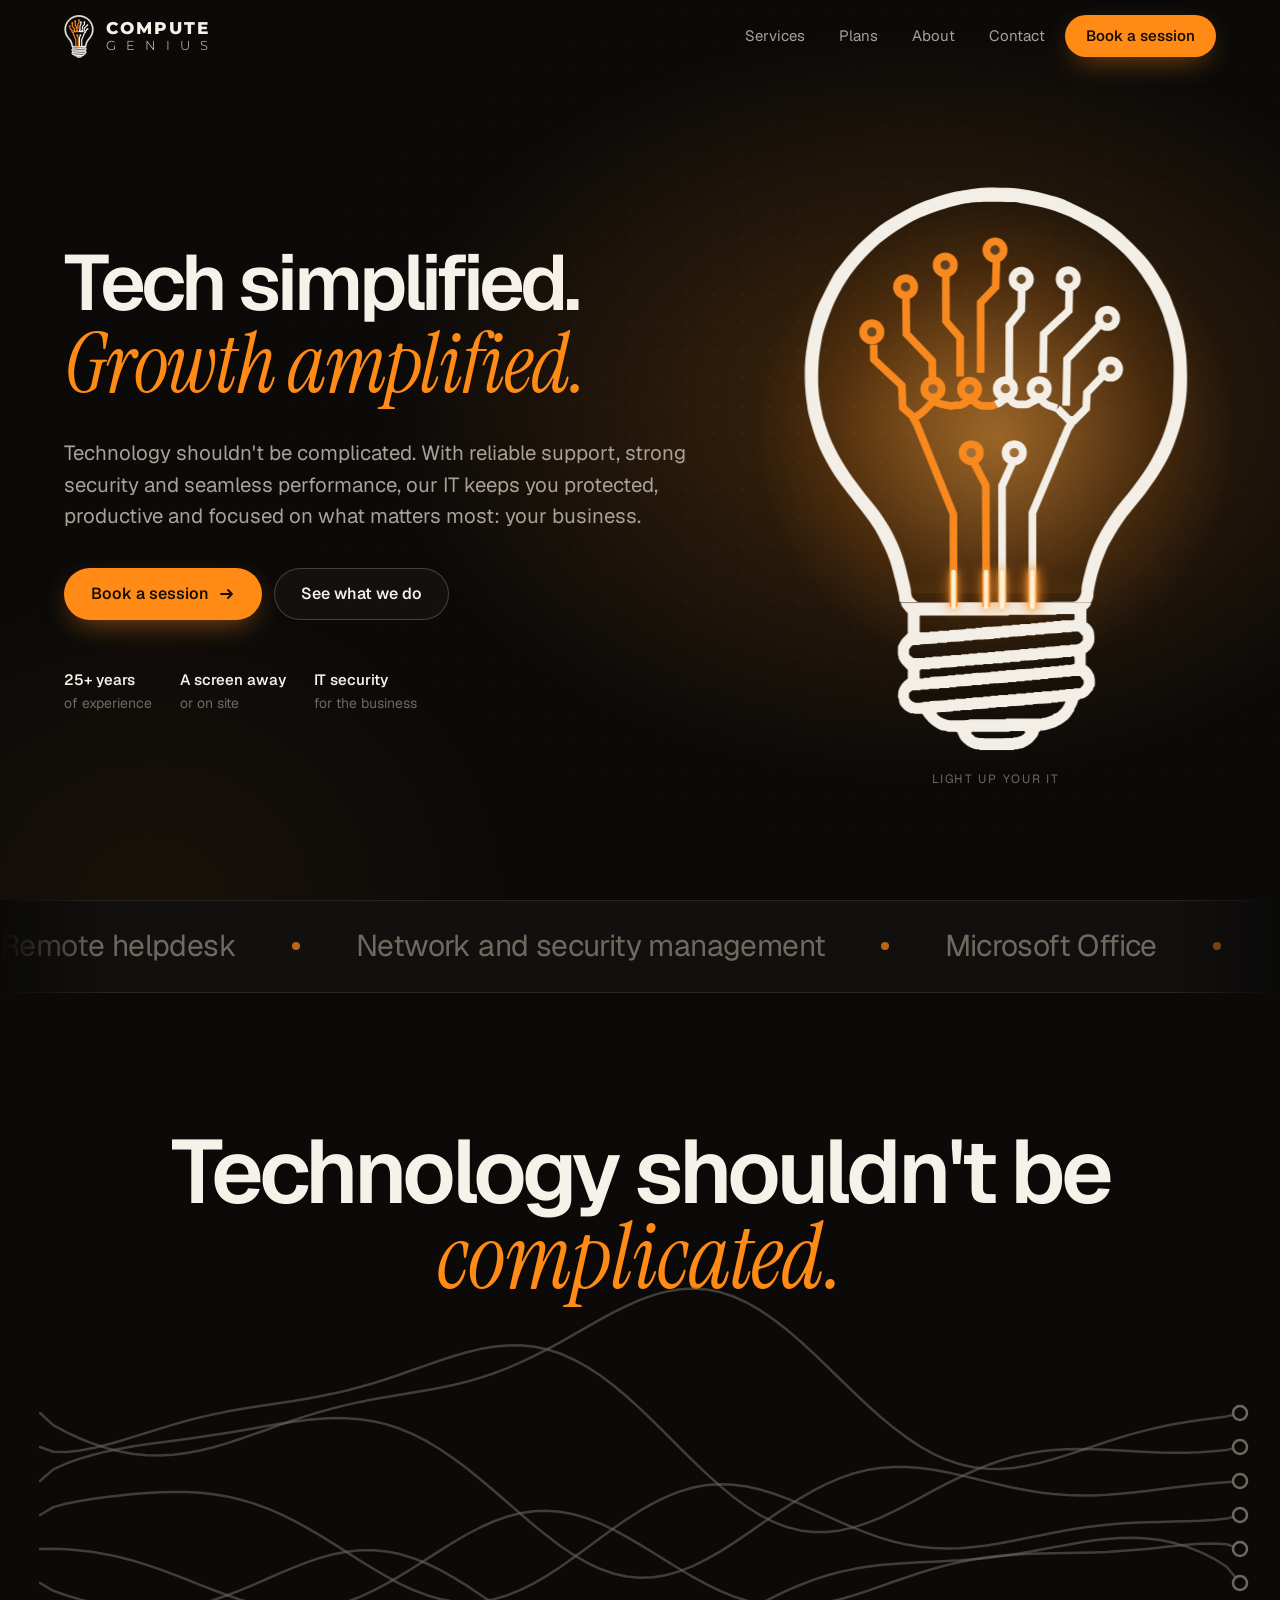
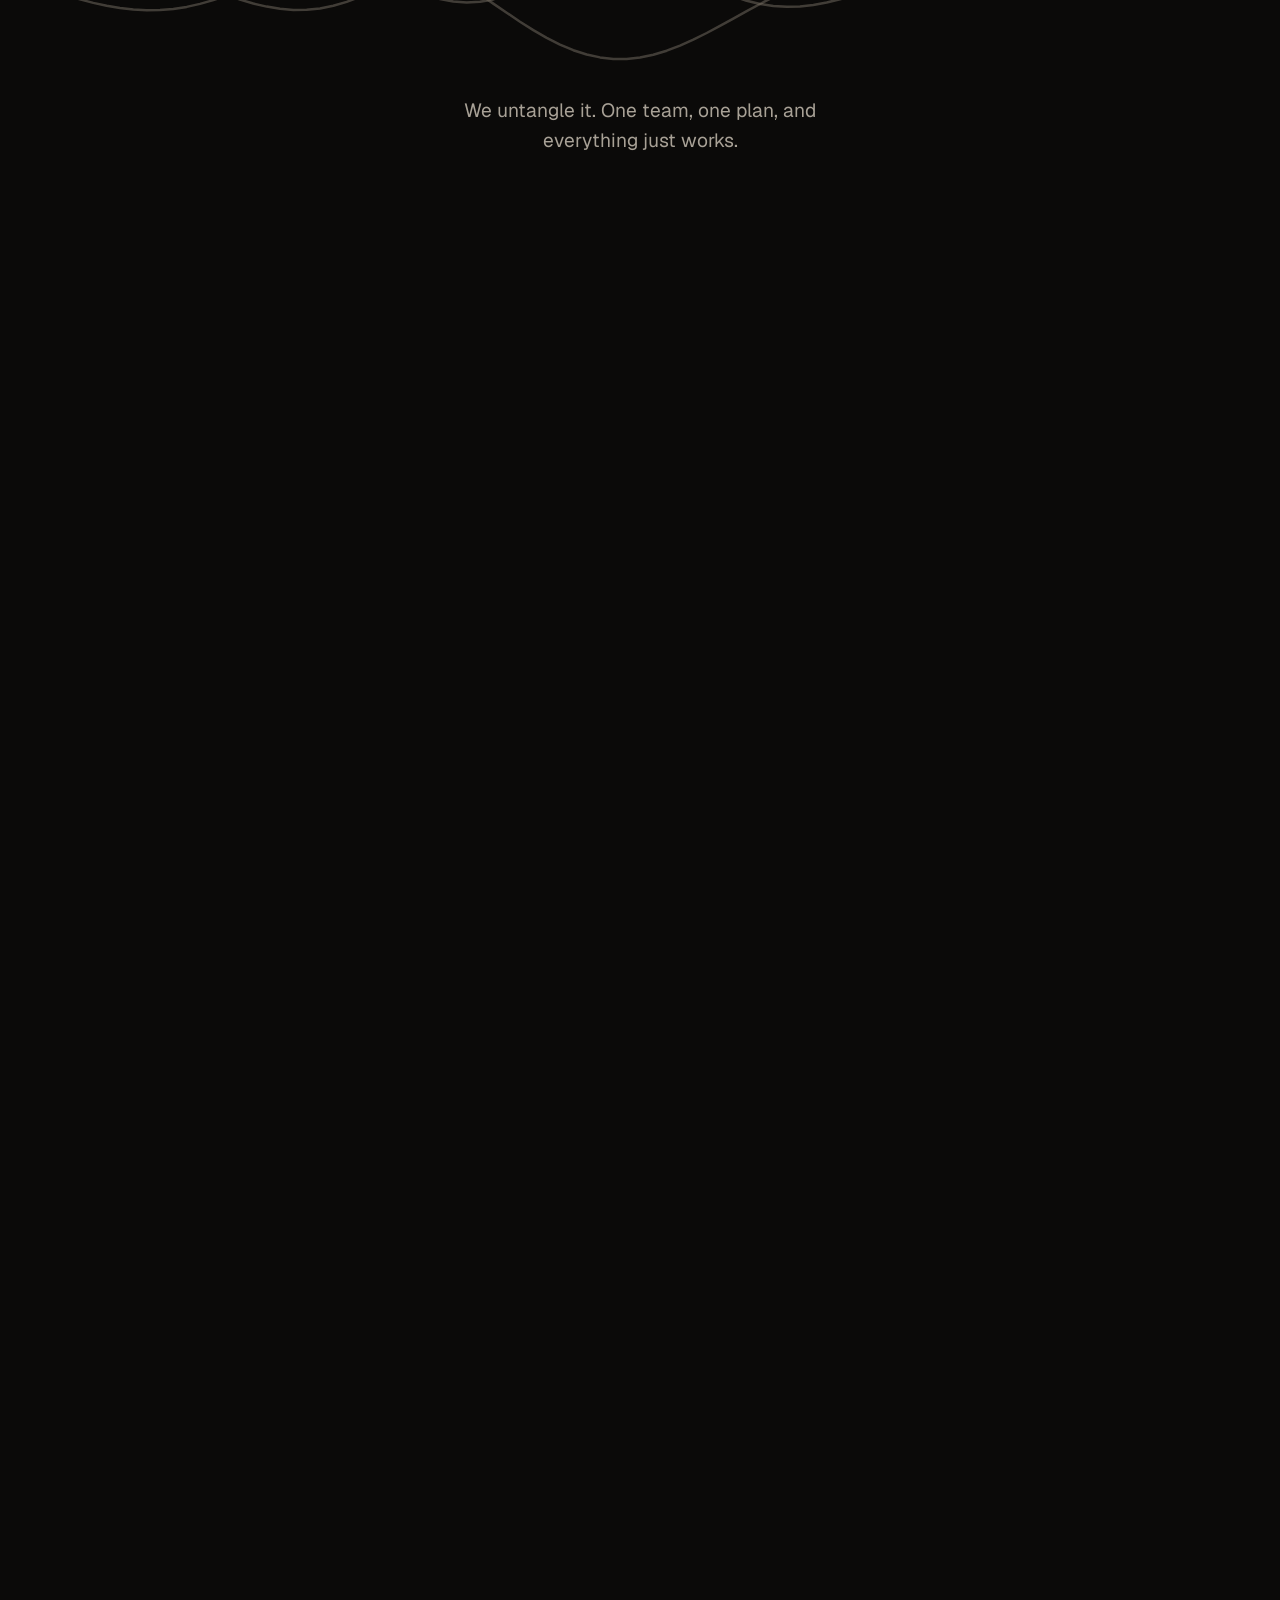
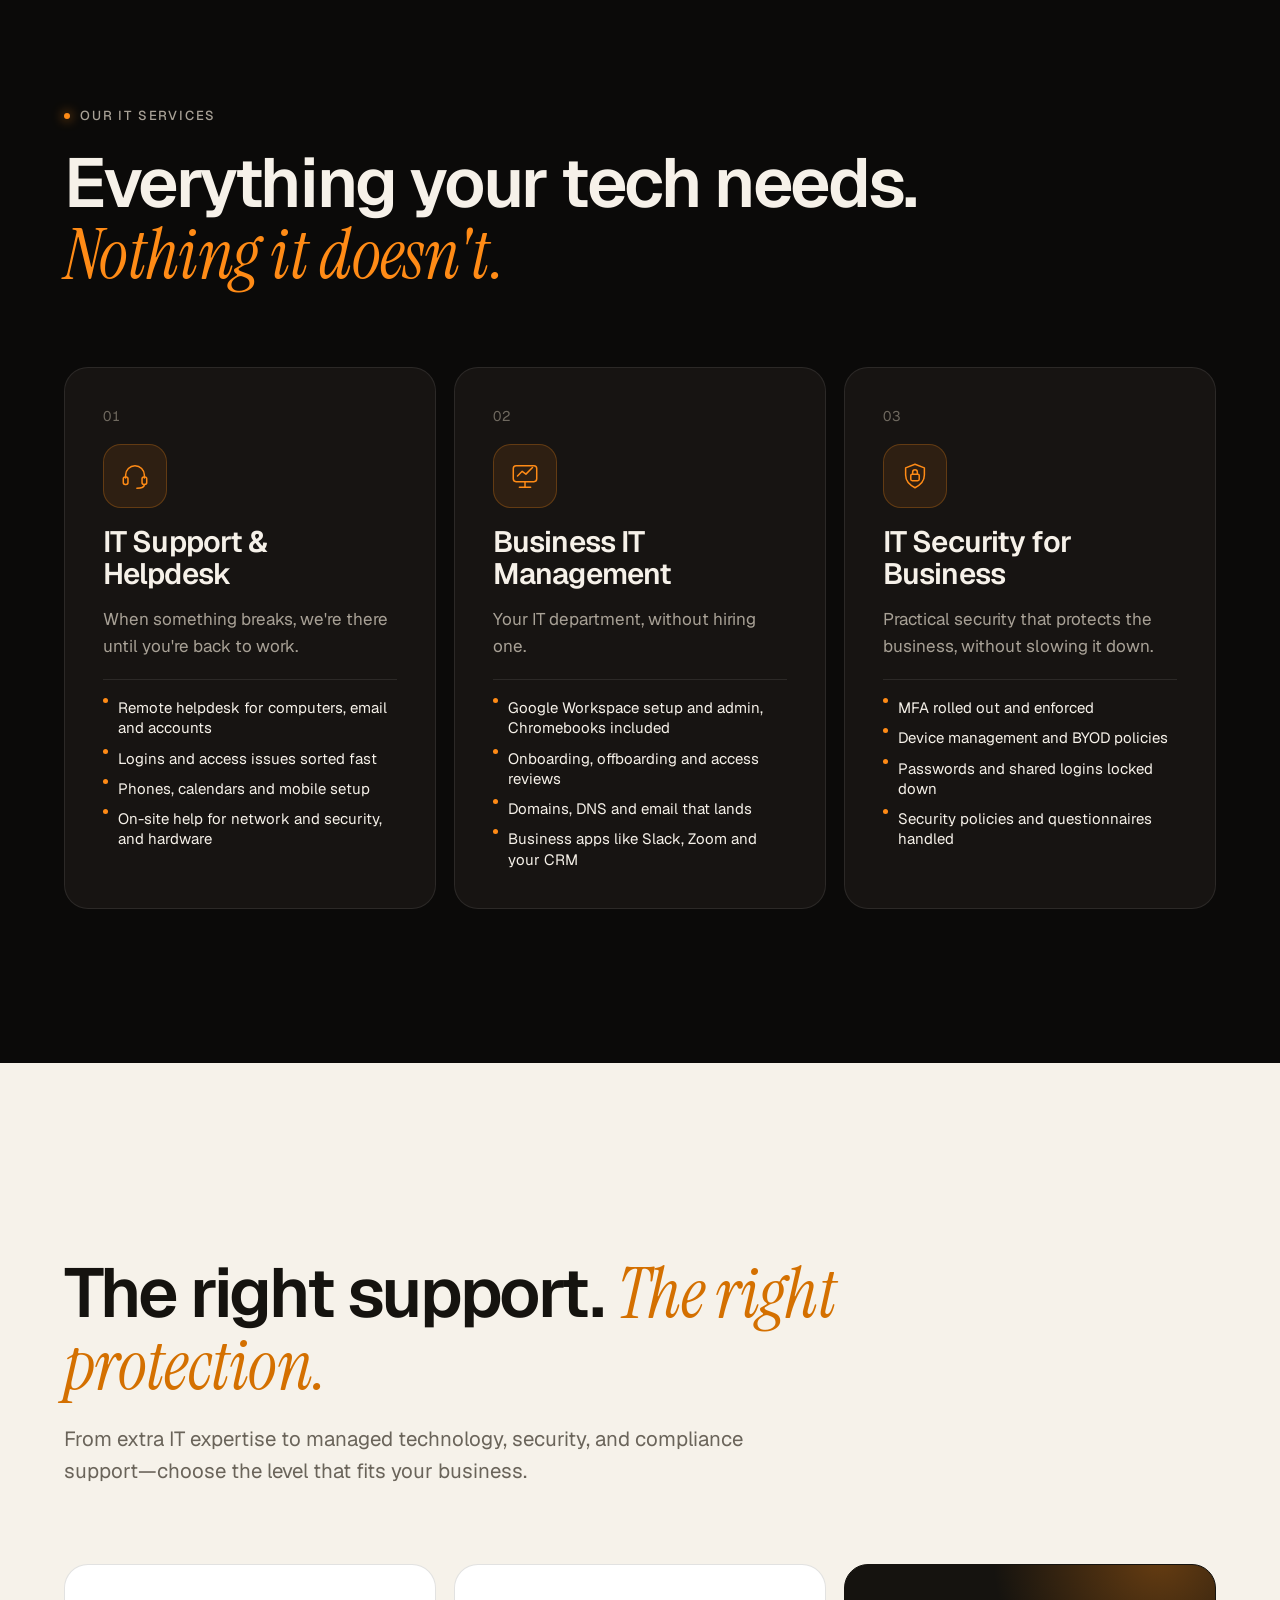
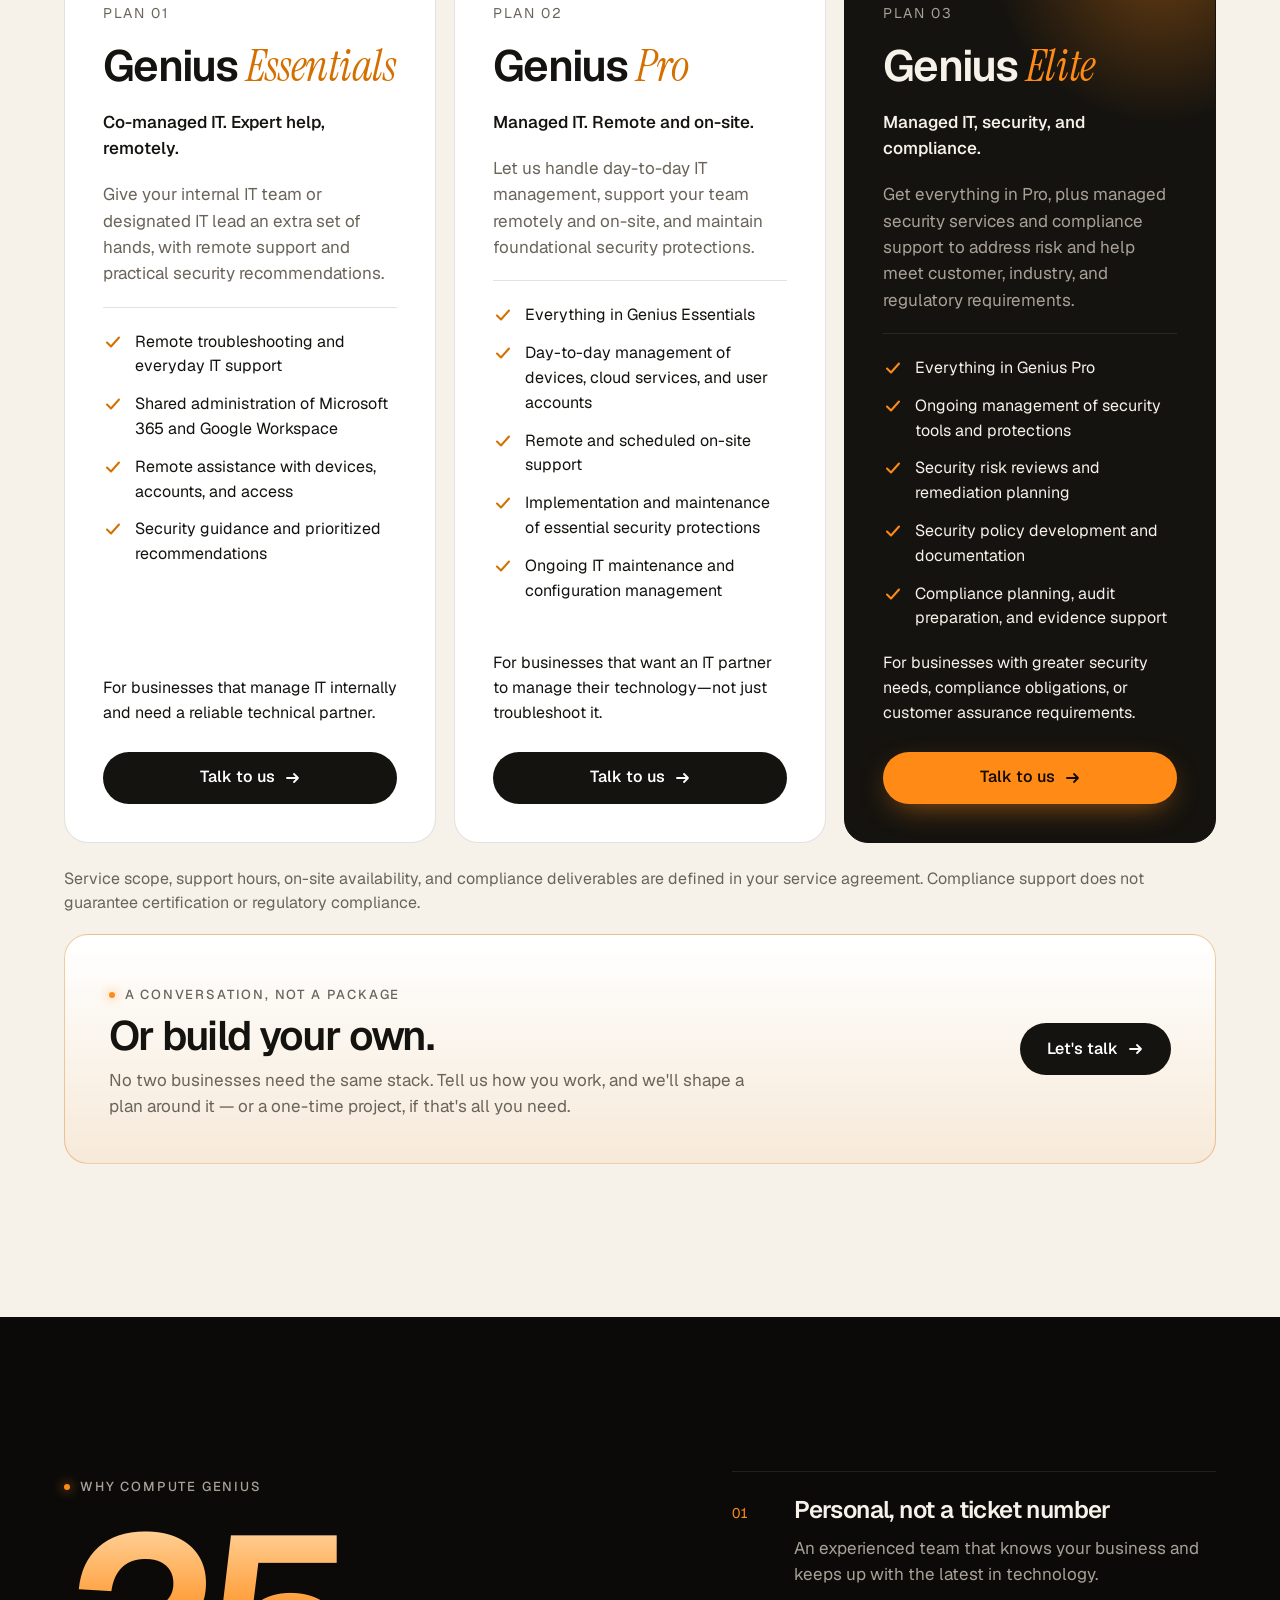
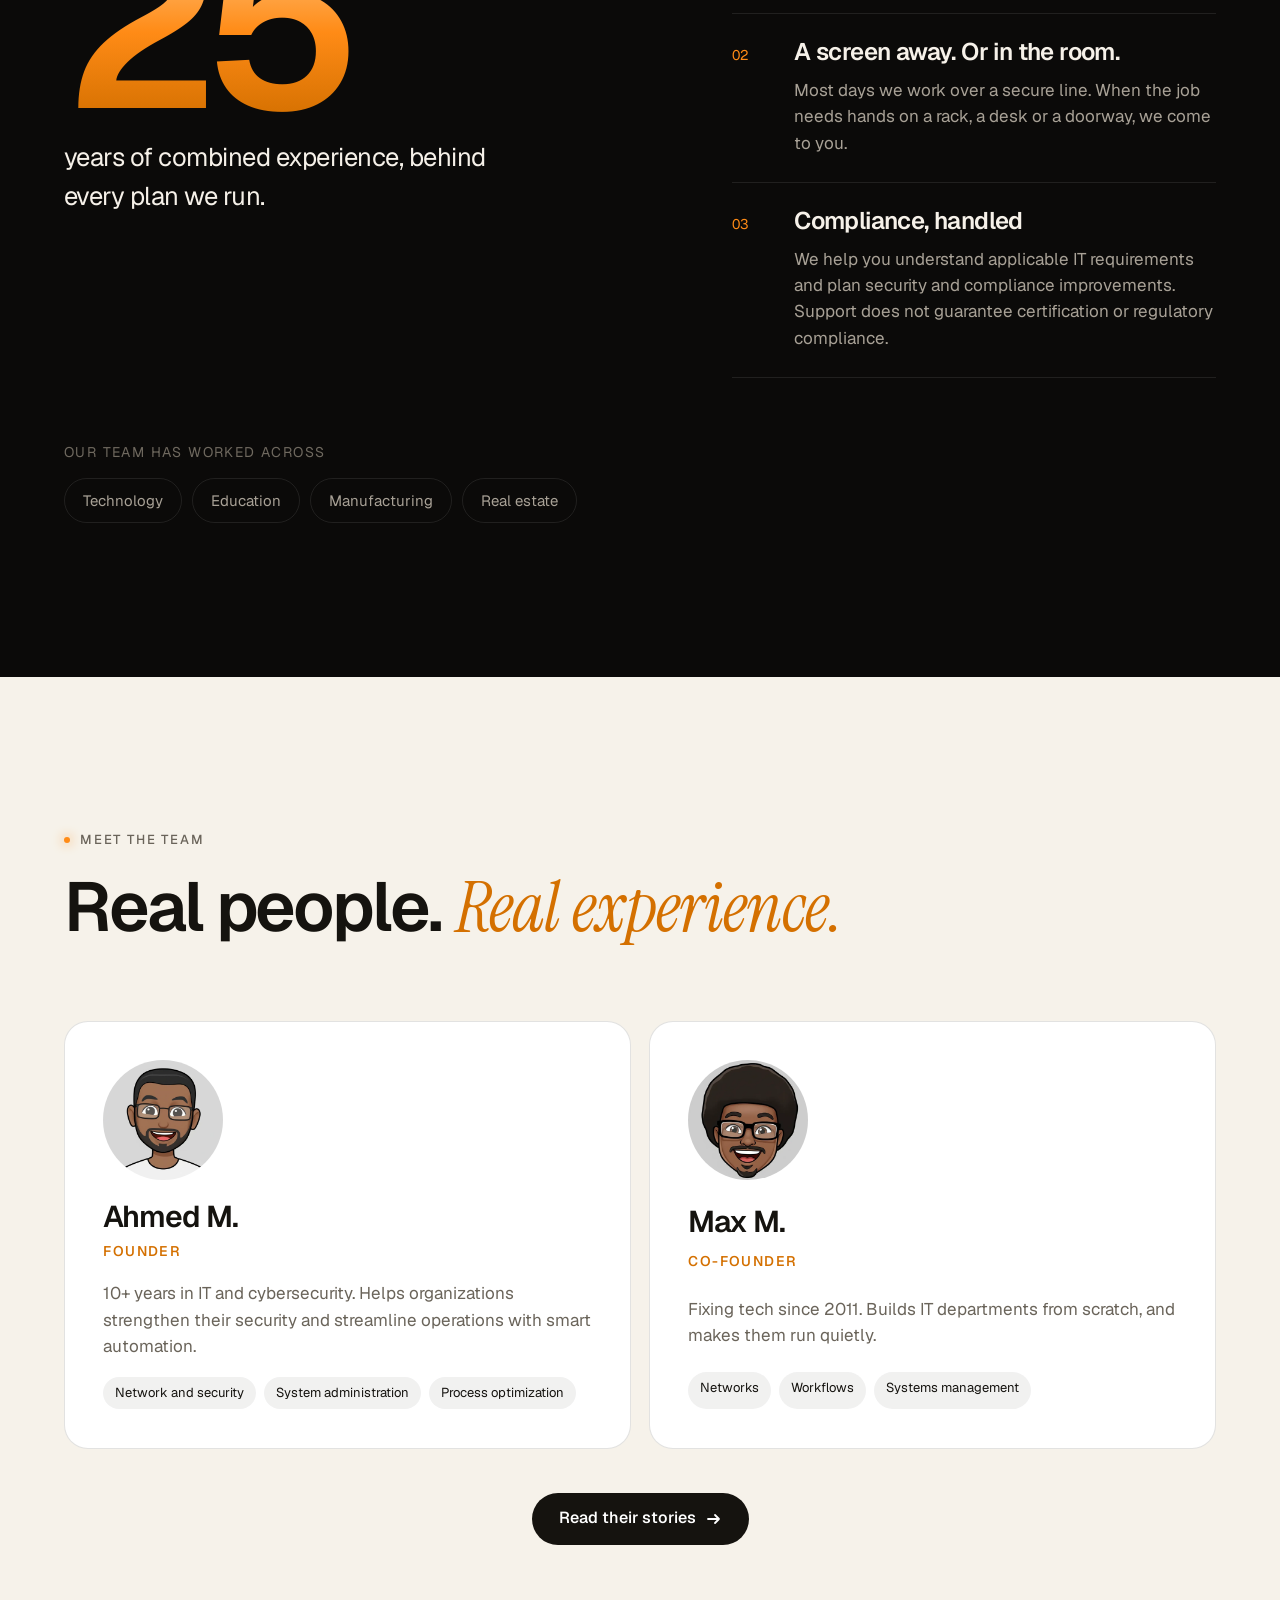
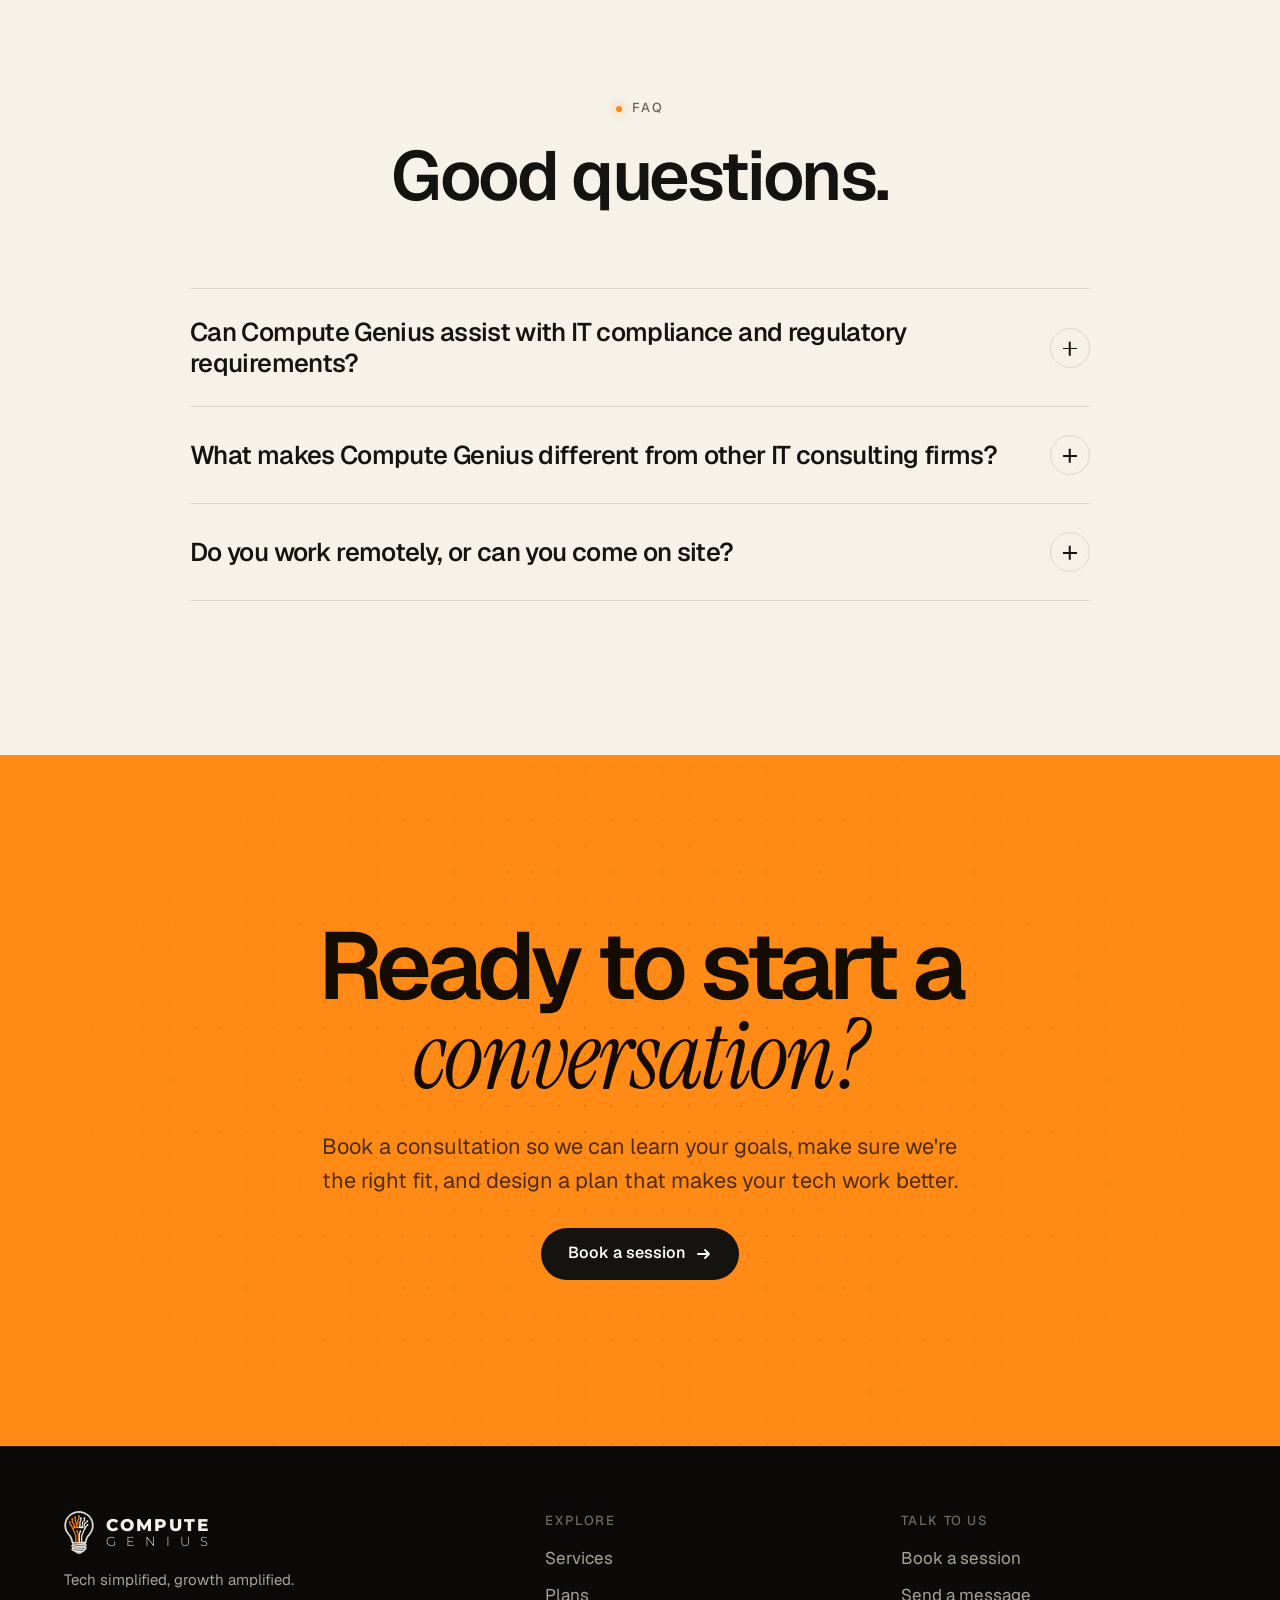
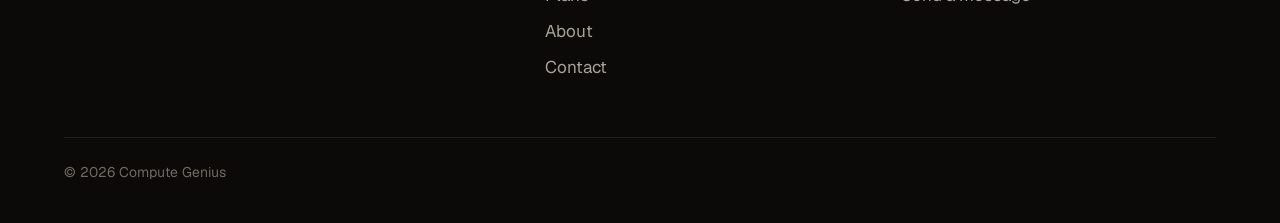
==== commit 05d463ab: "Hide AI services and replace public email with contact form Co-authored-by: Perplexity <noreply@perp" ====
--- a/index.html
+++ b/index.html
@@ -5,13 +5,17 @@
 <meta name="viewport" content="width=device-width,initial-scale=1,viewport-fit=cover">
 <title>Compute Genius — Tech simplified, growth amplified</title>
 <meta name="description" content="Reliable IT support, strong security and seamless performance for businesses.">
-<meta name="robots" content="noindex">
 <meta name="theme-color" content="#0b0a09">
 <meta property="og:title" content="Compute Genius — Tech simplified, growth amplified">
 <meta property="og:description" content="Reliable IT support, strong security and seamless performance for businesses.">
+<link rel="canonical" href="https://computegenius.com/">
+<meta property="og:url" content="https://computegenius.com/">
+<meta property="og:type" content="website">
+<meta property="og:site_name" content="Compute Genius">
+<meta name="twitter:card" content="summary">
 <link rel="icon" href="/assets/favicon.svg" type="image/svg+xml">
 <link rel="preload" href="/assets/fonts/Geist-latin.woff2" as="font" type="font/woff2" crossorigin>
-<link rel="stylesheet" href="/assets/style.css?v=v6">
+<link rel="stylesheet" href="/assets/style.css?v=v7">
 </head>
 <body>
 <a class="skip" href="#main">Skip to content</a>
@@ -21,7 +25,6 @@
     <button class="burger" aria-label="Menu" aria-expanded="false" aria-controls="links"><i></i><i></i></button>
     <nav class="links" id="links" aria-label="Main">
       <a class="l" href="/#services">Services</a>
-      <a class="l" href="/#ai">AI</a>
       <a class="l" href="/#plans">Plans</a>
       <a class="l" href="/about.html">About</a>
       <a class="l" href="/contact.html">Contact</a>
@@ -76,7 +79,7 @@
   </div>
 </section>
 
-<div class="marquee" aria-hidden="true"><div class="marquee-track"><span>Remote helpdesk</span><span>Network and security management</span><span>Microsoft Office</span><span>Google Workspace</span><span>Cybersecurity</span><span>Backup & recovery</span><span>Cloud & on-prem</span><span>Compliance</span><span>On-site support</span><span>Strategic consulting</span><span>AI &amp; Automation — scoped separately</span><span>Remote helpdesk</span><span>Network and security management</span><span>Microsoft Office</span><span>Google Workspace</span><span>Cybersecurity</span><span>Backup & recovery</span><span>Cloud & on-prem</span><span>Compliance</span><span>On-site support</span><span>Strategic consulting</span><span>AI &amp; Automation — scoped separately</span></div></div>
+<div class="marquee" aria-hidden="true"><div class="marquee-track"><span>Remote helpdesk</span><span>Network and security management</span><span>Microsoft Office</span><span>Google Workspace</span><span>Cybersecurity</span><span>Backup & recovery</span><span>Cloud & on-prem</span><span>Compliance</span><span>On-site support</span><span>Strategic consulting</span><span>Remote helpdesk</span><span>Network and security management</span><span>Microsoft Office</span><span>Google Workspace</span><span>Cybersecurity</span><span>Backup & recovery</span><span>Cloud & on-prem</span><span>Compliance</span><span>On-site support</span><span>Strategic consulting</span></div></div>
 
 <section class="scene" aria-labelledby="scene-h">
   <div class="scene-stick">
@@ -201,34 +204,6 @@
   </div>
 </section>
 
-<section class="sec" id="ai">
-  <div class="wrap">
-    <div class="sec-head">
-      <span class="eyebrow rv">AI &amp; Automation</span>
-      <h2 class="big rv" style="--rd:.08s">AI that works <span class="serif accent">for your business.</span></h2>
-      <p class="lead rv" style="--rd:.16s">Simplify repetitive tasks, connect your tools, and help your team put AI to practical use—with thoughtful setup, clear permissions, and human oversight.</p>
-    </div>
-    <div class="ai-grid">
-      <article class="ai-item rv">
-        <h3>Find the right opportunities</h3>
-        <p>Identify repetitive work and evaluate where AI or workflow automation could help. Start with a focused use case, clear requirements, and a practical implementation plan.</p>
-      </article>
-      <article class="ai-item rv" style="--rd:.08s">
-        <h3>Connect tools and automate workflows</h3>
-        <p>Build workflows that move information between your business tools, organize requests, and reduce manual handoffs—with approval steps where needed.</p>
-      </article>
-      <article class="ai-item rv" style="--rd:.16s">
-        <h3>Help your team adopt AI responsibly</h3>
-        <p>Get help selecting and configuring AI tools, setting usage guidelines, and training your team to review results and handle business information appropriately.</p>
-      </article>
-    </div>
-    <div class="ai-cta rv">
-      <p>AI and automation services are scoped separately from our IT plans. Availability, integrations, third-party subscriptions, and ongoing support are defined in your proposal.</p>
-      <a class="btn btn-primary" href="/contact.html">Discuss an AI Project <svg viewBox="0 0 16 16" fill="none" stroke="currentColor" stroke-width="1.8" stroke-linecap="round" stroke-linejoin="round" aria-hidden="true"><path d="M2 8h11M9 4l4 4-4 4"/></svg></a>
-    </div>
-  </div>
-</section>
-
 <section class="sec" id="why">
   <div class="wrap">
     <div class="why-grid">
@@ -306,7 +281,6 @@
         <h4>Explore</h4>
         <ul>
           <li><a href="/#services">Services</a></li>
-          <li><a href="/#ai">AI</a></li>
           <li><a href="/#plans">Plans</a></li>
           <li><a href="/about.html">About</a></li>
           <li><a href="/contact.html">Contact</a></li>
@@ -316,7 +290,7 @@
         <h4>Talk to us</h4>
         <ul>
           <li><a href="/contact.html">Book a session</a></li>
-          <li><a href="mailto:info@computegenius.com">info@computegenius.com</a></li>
+          <li><a href="/contact.html#contact-form">Send a message</a></li>
         </ul>
       </div>
     </div>
--- a/assets/style.css
+++ b/assets/style.css
@@ -297,6 +297,8 @@
 .f2{display:grid;grid-template-columns:1fr 1fr;gap:16px}
 .book{min-height:360px;display:grid;place-items:center;text-align:center;border:1.5px dashed rgba(255,139,22,.45);border-radius:18px;padding:28px;color:var(--muted)}
 .book strong{display:block;color:var(--text);font-size:20px;margin-bottom:8px;letter-spacing:-.02em}
+.book>div{max-width:100%}
+.book .btn{white-space:normal;max-width:100%;height:auto;min-height:52px;padding:12px 26px;text-align:center;line-height:1.3}
 .details{display:grid;gap:0;margin-top:28px}
 .details div{padding:18px 0;border-top:1px solid var(--line);display:flex;justify-content:space-between;gap:16px;flex-wrap:wrap}
 .details dt{color:var(--dim);font-size:14px;letter-spacing:.08em;text-transform:uppercase}
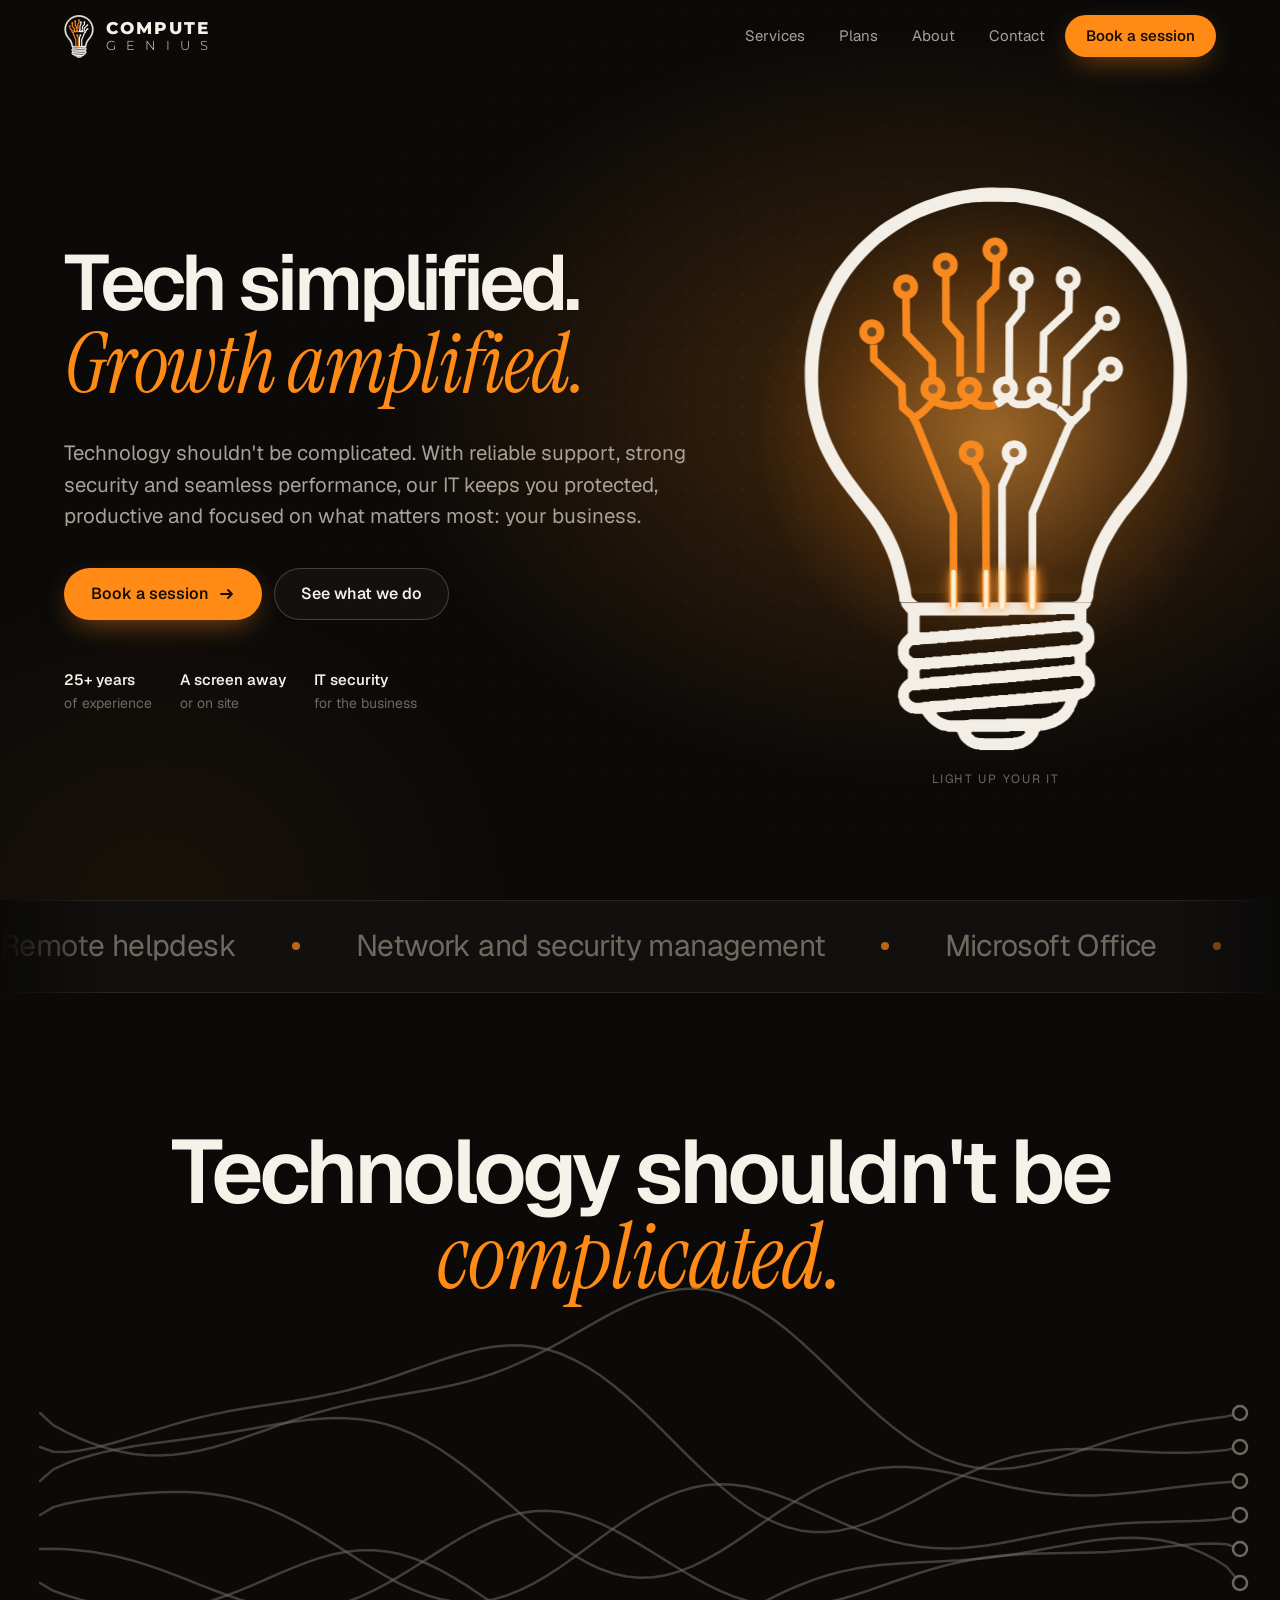
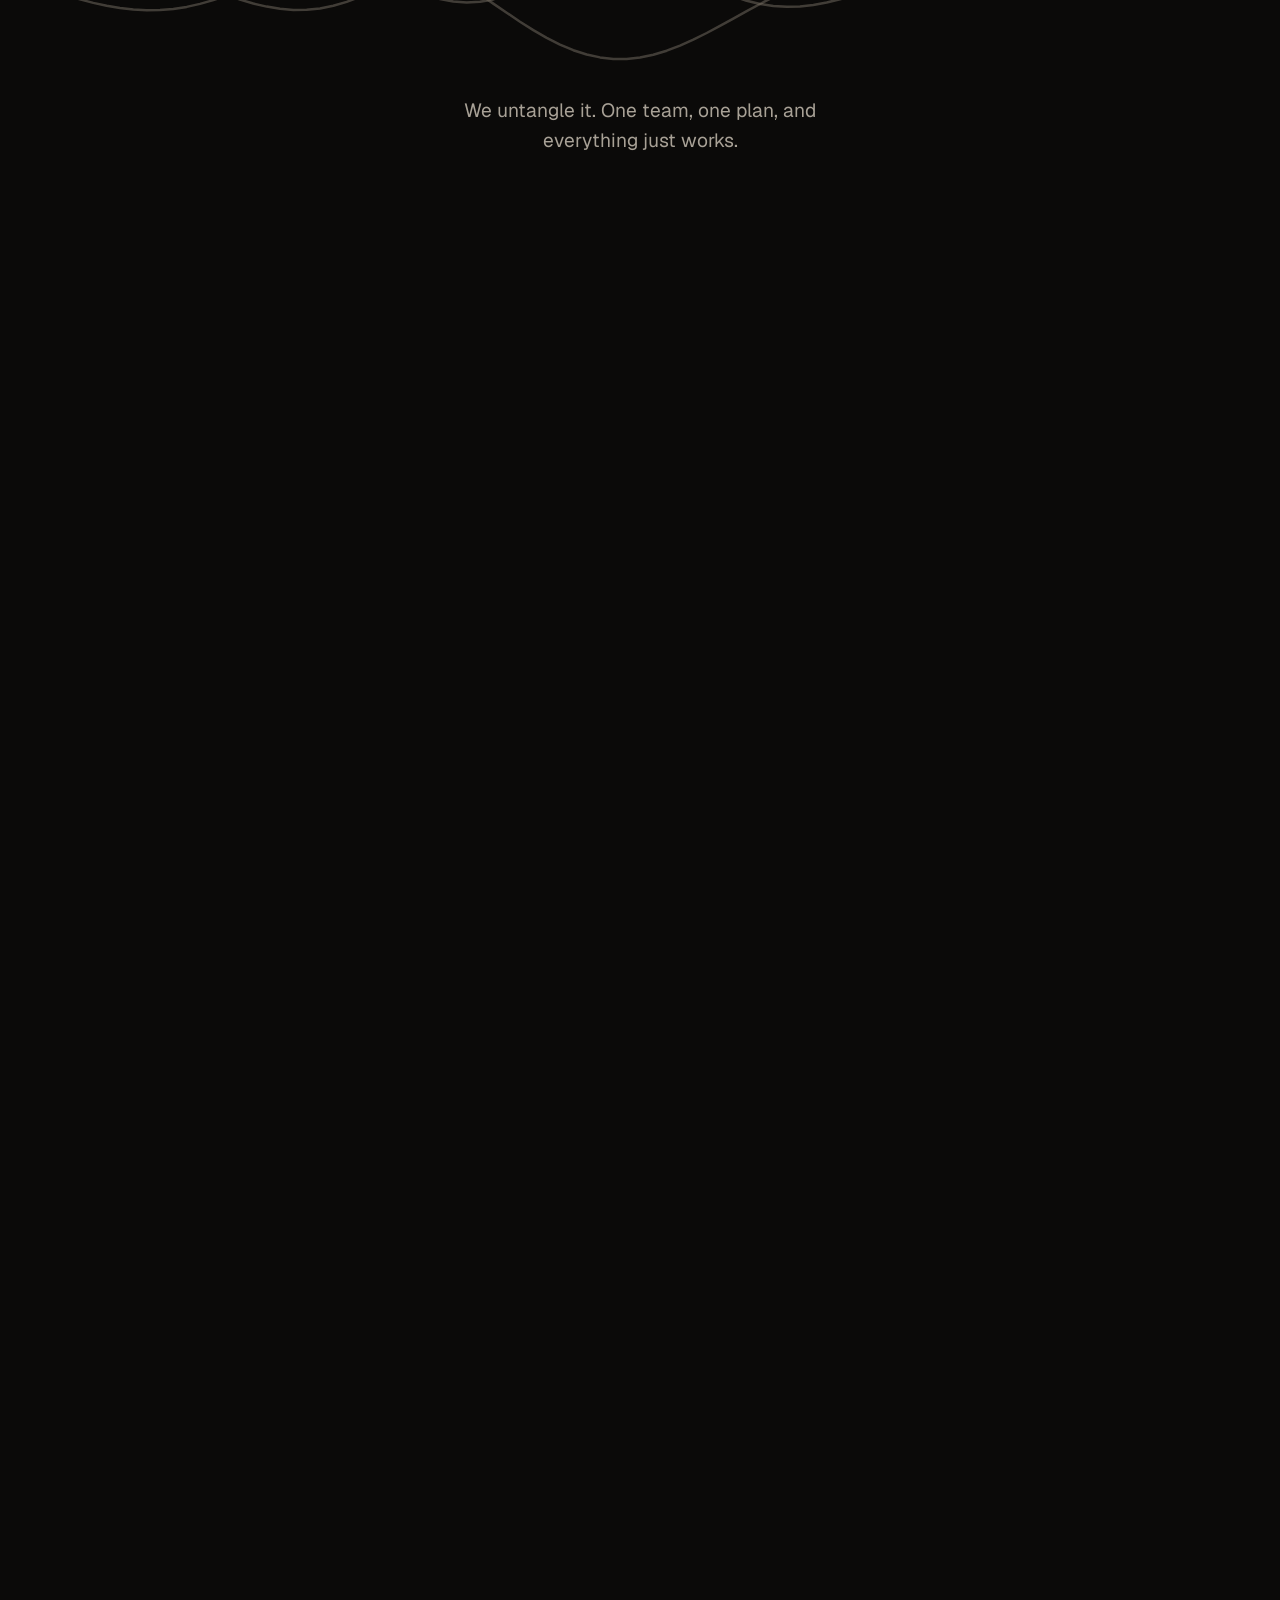
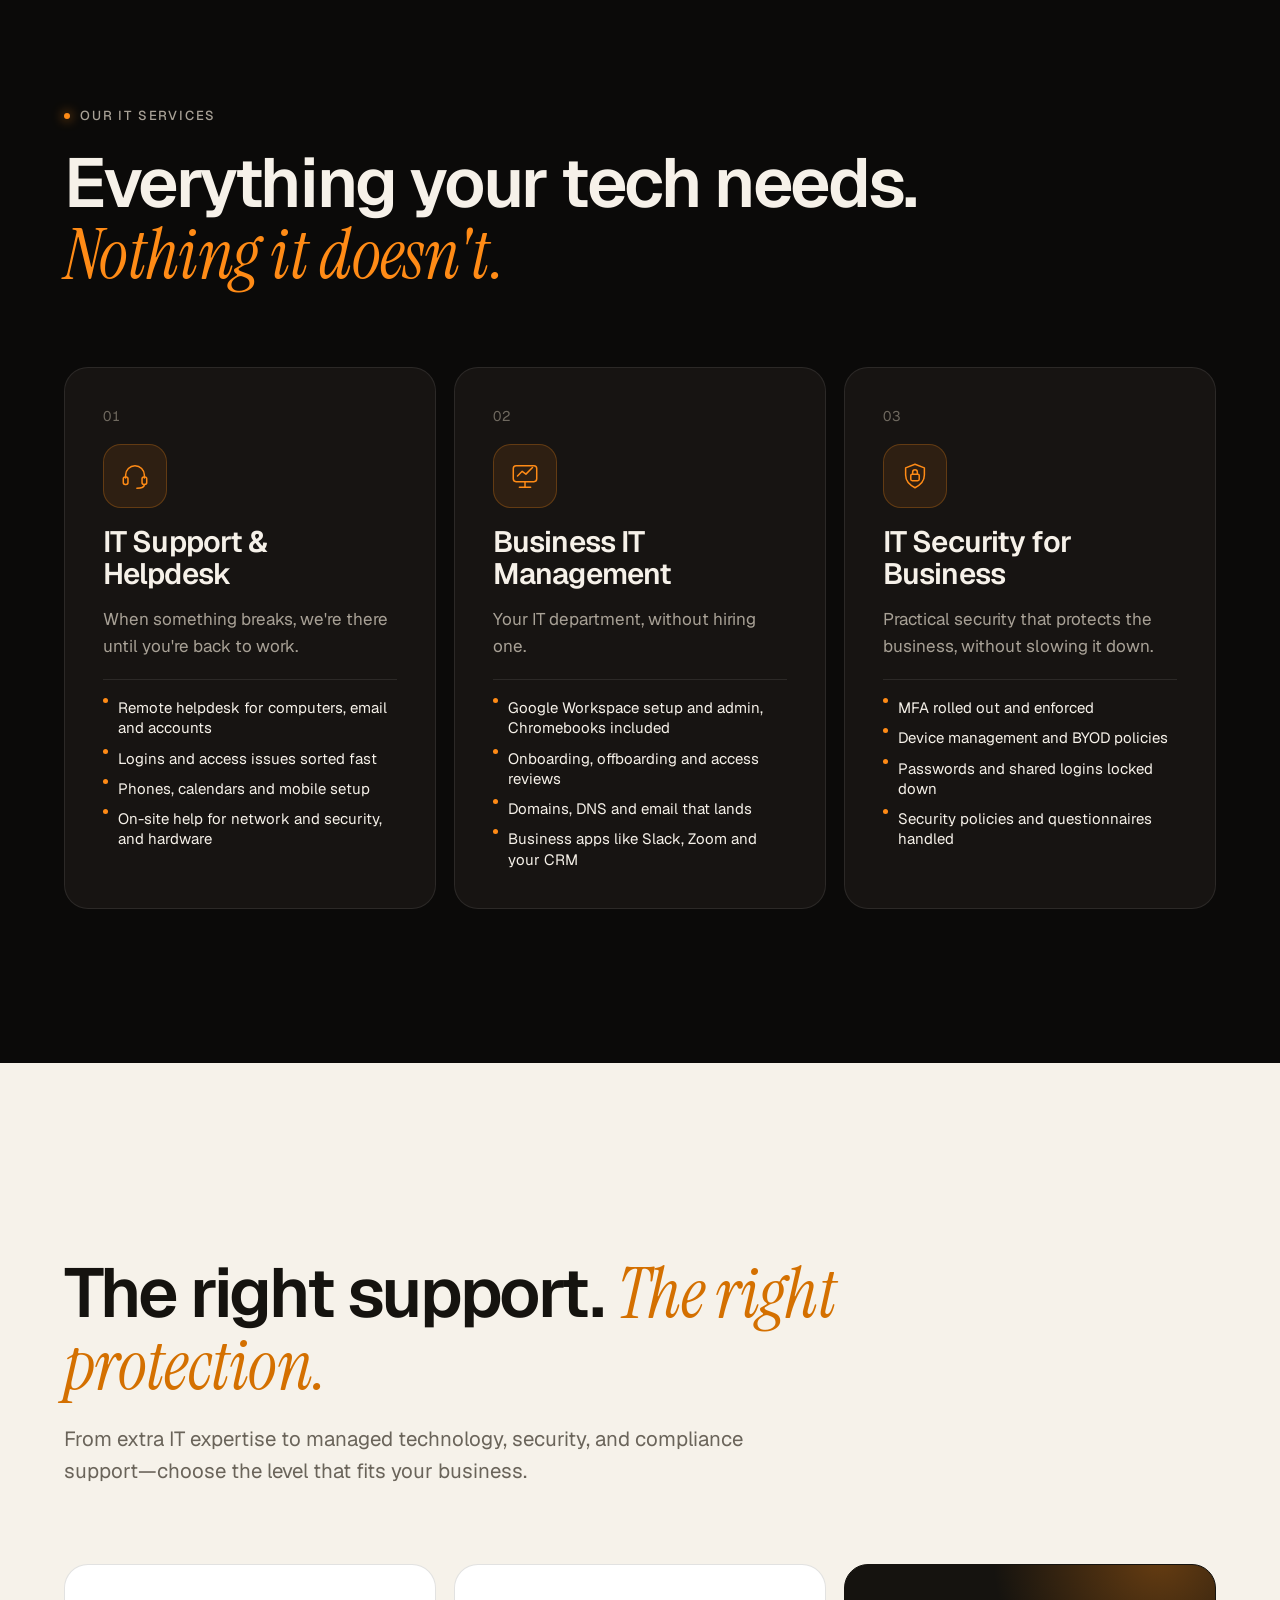
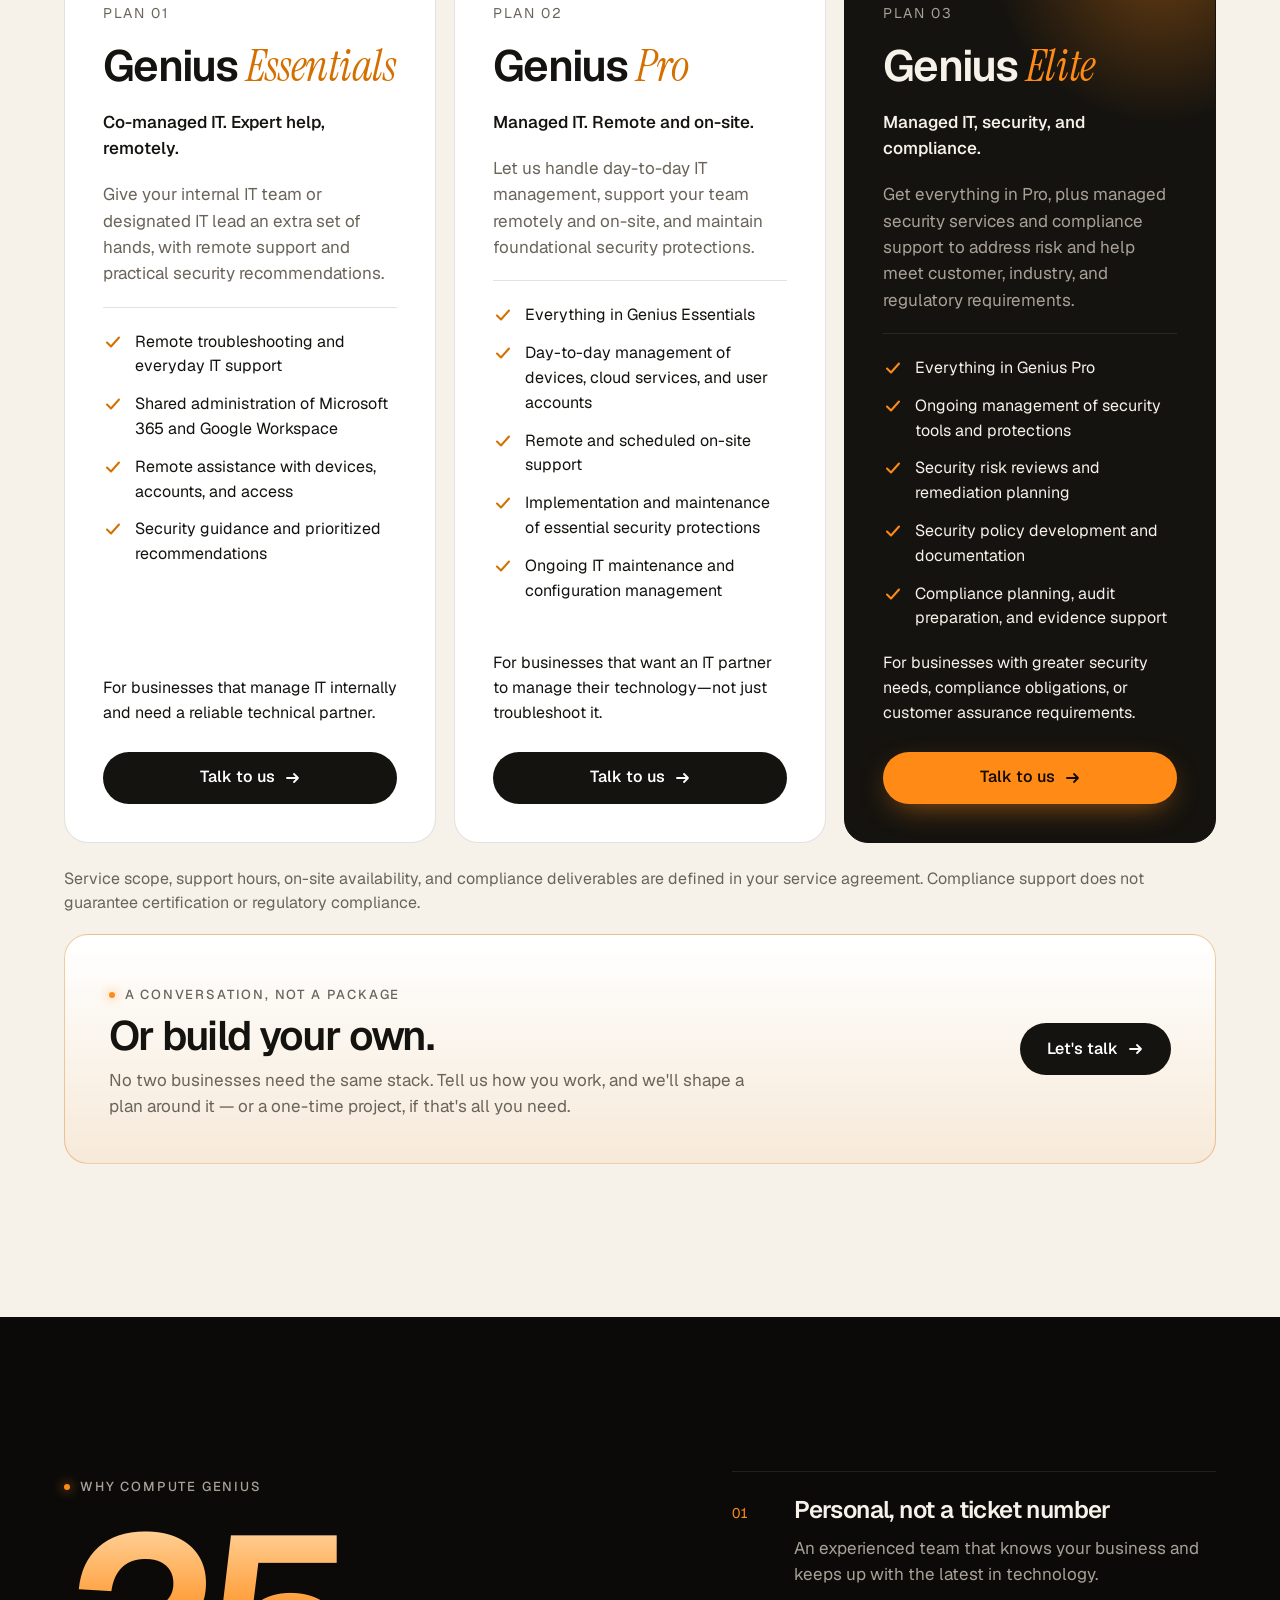
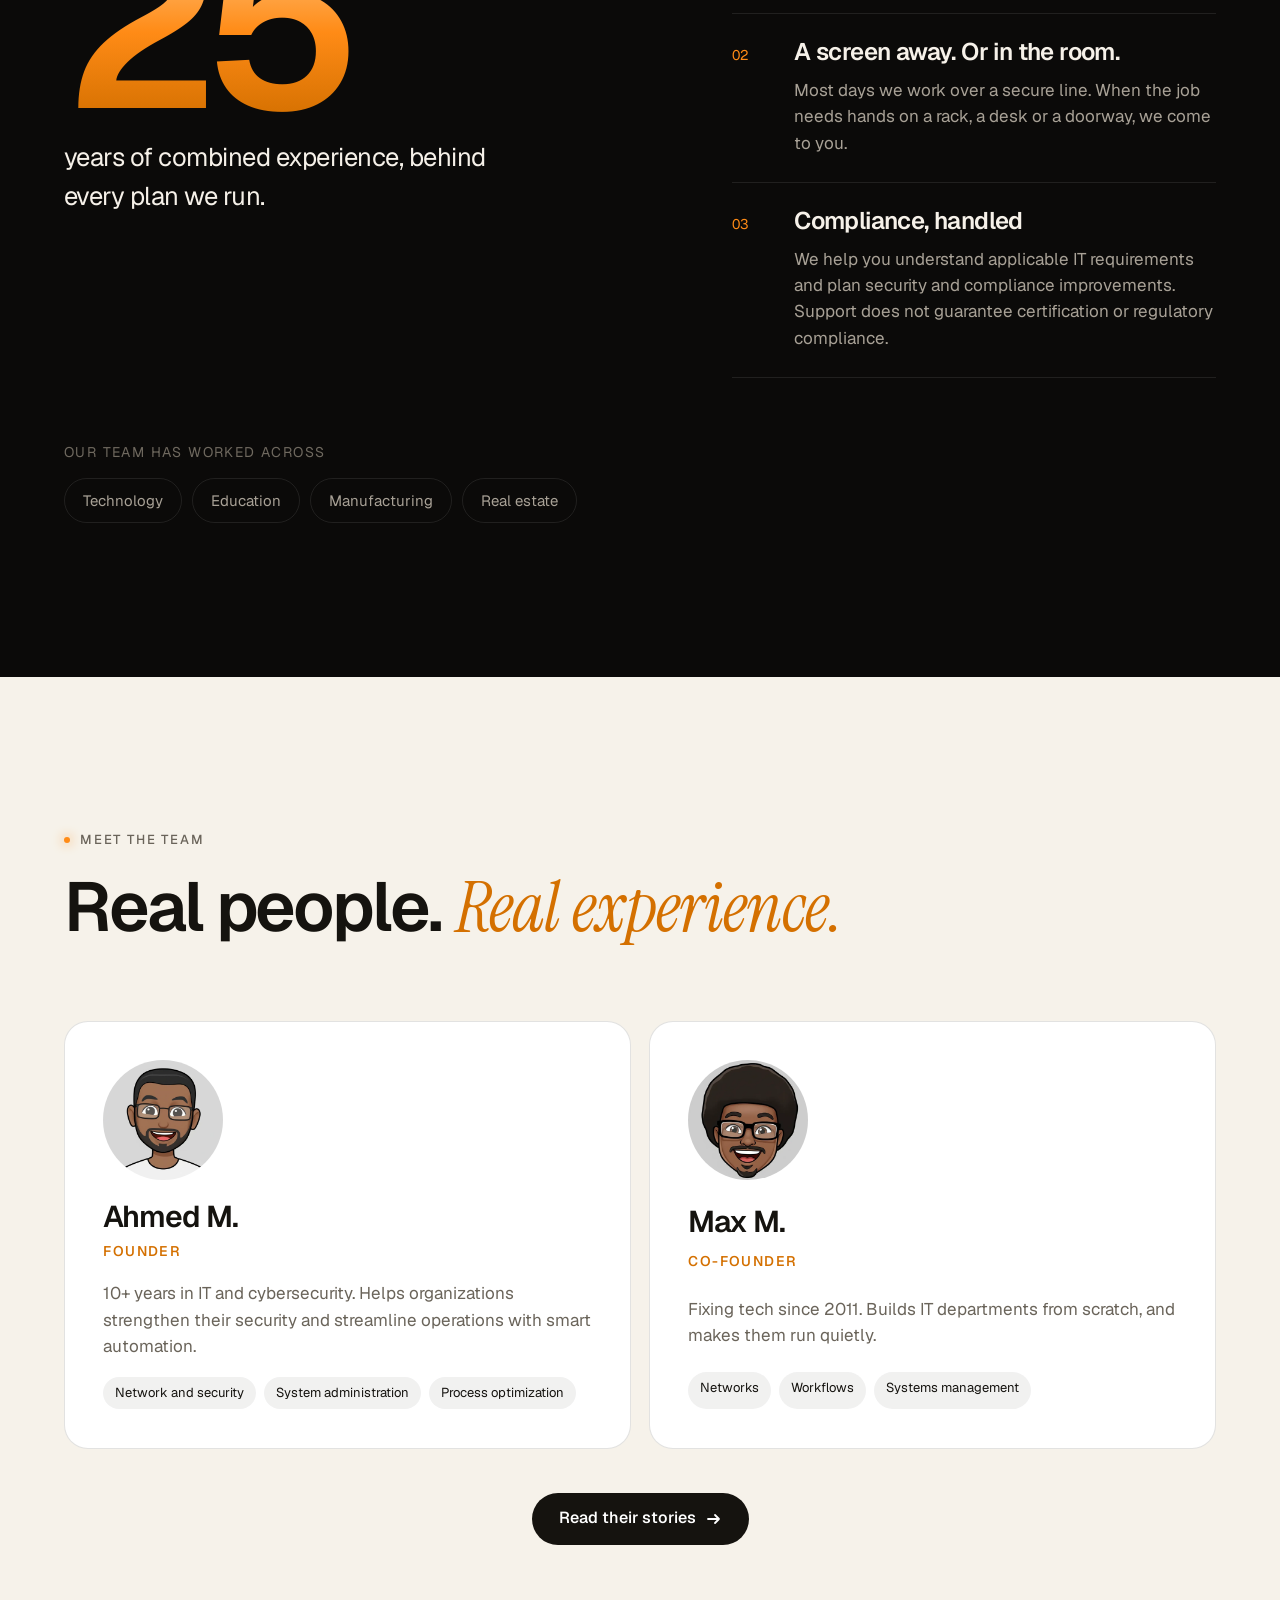
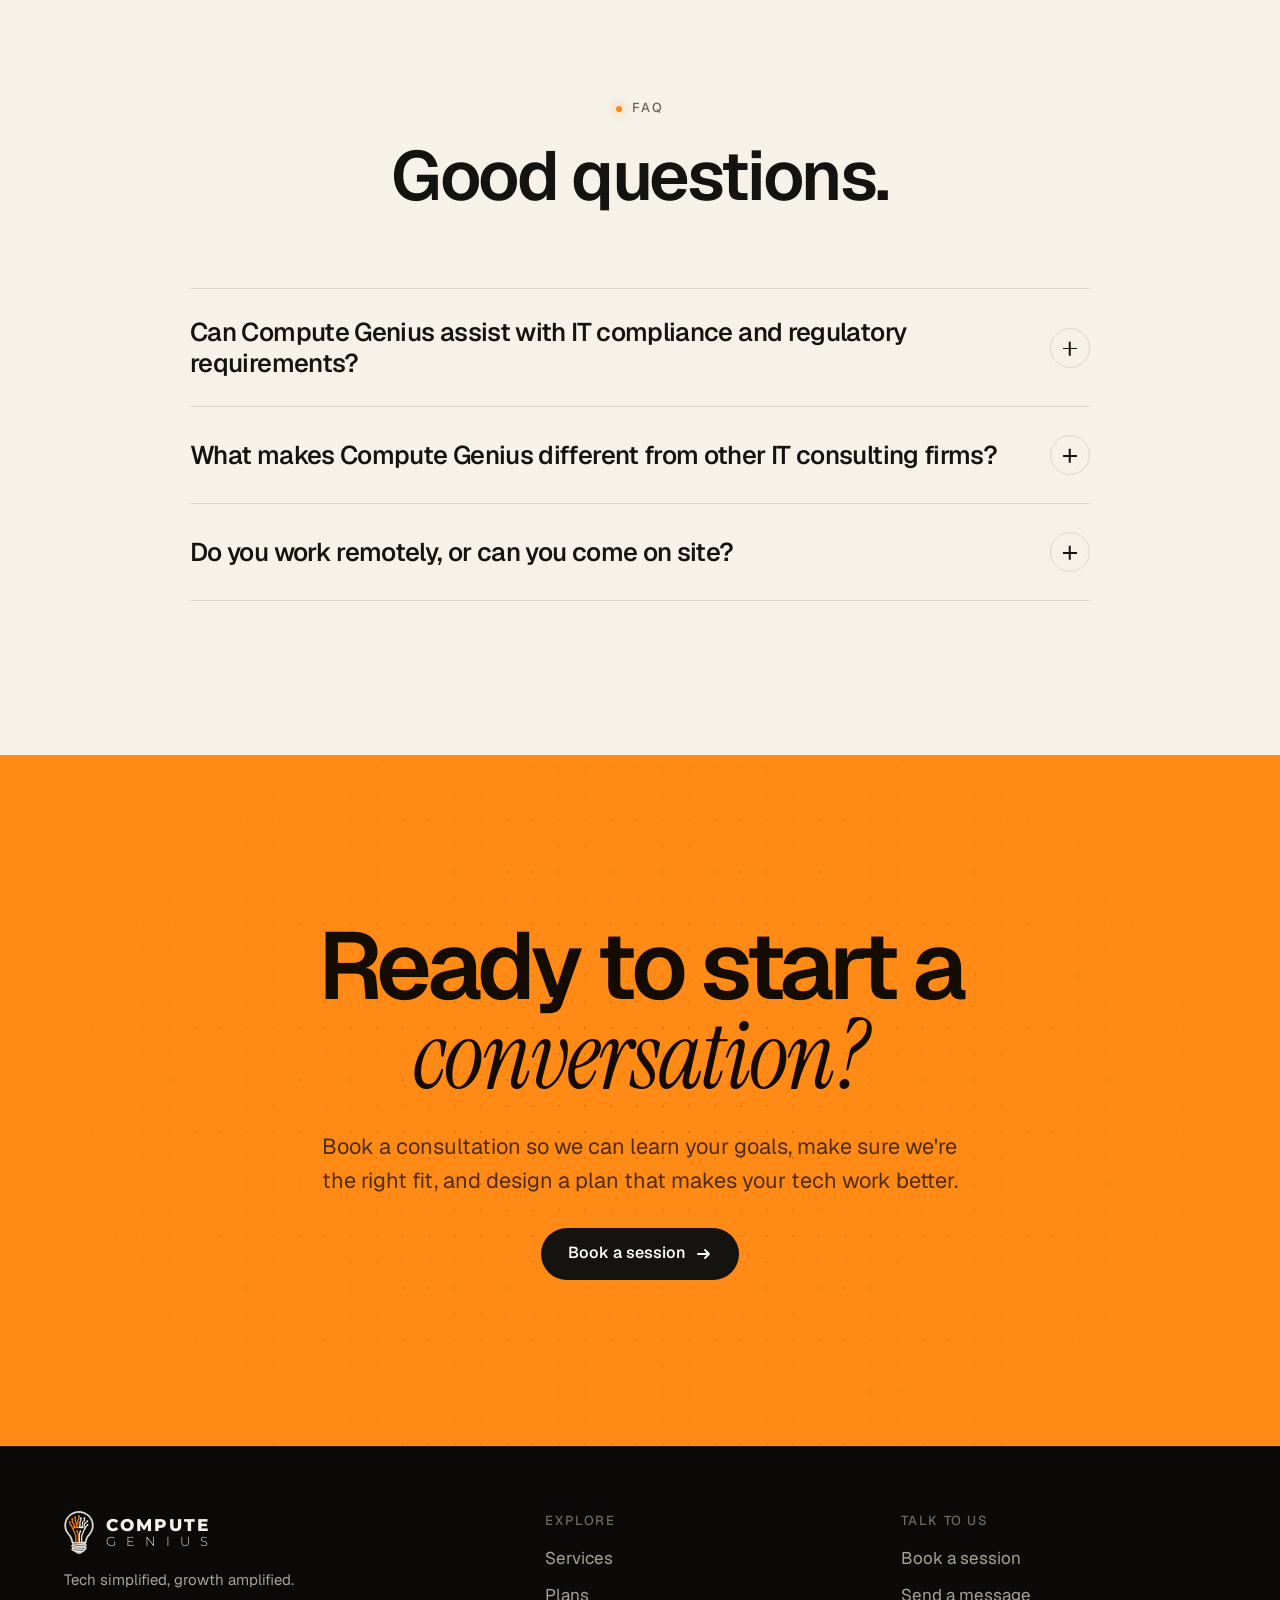
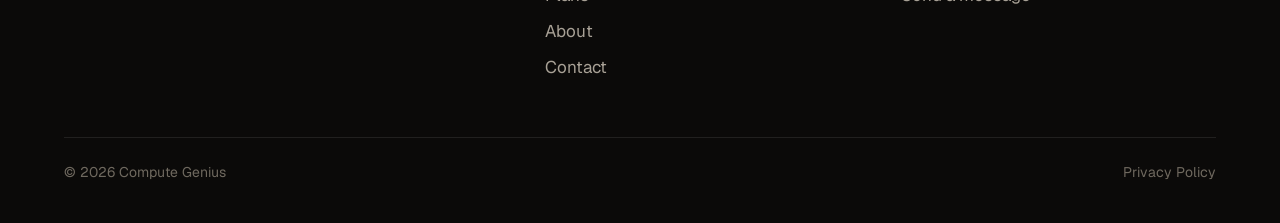
==== commit bfe6e472: "Add website privacy policy and contact form safety note Co-authored-by: Perplexity <noreply@perplexi" ====
--- a/index.html
+++ b/index.html
@@ -294,7 +294,7 @@
         </ul>
       </div>
     </div>
-    <div class="legal"><span>© 2026 Compute Genius</span></div>
+    <div class="legal"><span>© 2026 Compute Genius</span><a href="/privacy">Privacy Policy</a></div>
   </div>
 </footer>
 <script src="/assets/main.js?v=v6" defer></script>
--- a/assets/style.css
+++ b/assets/style.css
@@ -235,7 +235,6 @@
 .avatar{width:120px;height:120px;border-radius:50%;overflow:hidden;background:#d8d4cc;flex:none}
 .avatar img{width:100%;height:100%;object-fit:cover;display:block}
 .person h3{font-size:30px;margin-top:4px}
-.story .avatar{width:140px;height:140px;margin-bottom:22px}
 .person .role{color:var(--orange-deep);font-size:14px;letter-spacing:.1em;text-transform:uppercase;font-weight:550;margin-top:-10px}
 .person p{margin:0;color:var(--ink-muted)}
 .person .chips{display:flex;flex-wrap:wrap;gap:8px}
@@ -294,6 +293,14 @@
 .field input,.field textarea{width:100%;font:inherit;color:var(--text);background:rgba(255,255,255,.04);border:1px solid var(--line);border-radius:14px;padding:15px 16px;transition:border-color .2s,background .2s}
 .field input:focus,.field textarea:focus{outline:none;border-color:var(--orange);background:rgba(255,139,22,.05)}
 .field textarea{min-height:130px;resize:vertical}
+.form-note{margin:0;color:var(--muted);font-size:14px;line-height:1.5}
+.form-privacy{margin-bottom:16px}
+.form-note a,.policy-copy a{text-decoration:underline;text-underline-offset:.18em;color:var(--orange-2)}
+.policy-hero h1{font-size:clamp(44px,7vw,88px)}
+.policy-copy{width:100%;max-width:calc(72ch + var(--pad)*2);margin-inline:auto;padding:0 var(--pad) clamp(56px,8vw,104px);color:var(--muted)}
+.policy-copy h2{font-size:clamp(24px,3vw,32px);line-height:1.2;color:var(--text);margin:34px 0 12px}
+.policy-copy p{margin:0 0 14px}
+.policy-copy li+li{margin-top:8px}
 .f2{display:grid;grid-template-columns:1fr 1fr;gap:16px}
 .book{min-height:360px;display:grid;place-items:center;text-align:center;border:1.5px dashed rgba(255,139,22,.45);border-radius:18px;padding:28px;color:var(--muted)}
 .book strong{display:block;color:var(--text);font-size:20px;margin-bottom:8px;letter-spacing:-.02em}
@@ -305,9 +312,17 @@
 .details dd{margin:0}
 .details a{color:var(--text);border-bottom:1px solid rgba(255,139,22,.45);transition:border-color .2s,color .2s}
 .details a:hover{color:var(--orange-2);border-color:var(--orange)}
-.story{display:grid;grid-template-columns:1fr 1fr;gap:clamp(24px,5vw,80px);align-items:start}
-.story p{margin:0 0 1em;color:var(--muted);font-size:19px}
-.story p strong{color:var(--text);font-weight:550}
+.founders{padding:clamp(20px,3vw,44px) 0 clamp(56px,7vw,96px)}
+.founders-grid{display:grid;grid-template-columns:repeat(2,minmax(0,1fr));gap:clamp(32px,6vw,80px);max-width:1080px;margin-inline:auto}
+.founder{width:100%;max-width:54ch;margin-inline:auto;text-align:left}
+.founder-heading{display:grid;justify-items:center;gap:8px;text-align:center;margin-bottom:24px}
+.founder-heading .avatar{width:clamp(128px,13vw,168px);height:auto;aspect-ratio:1;margin-bottom:10px}
+.founder-heading h2{font-size:clamp(26px,3vw,36px)}
+.founder p{margin:0 0 1em;color:var(--muted);font-size:clamp(16px,1.6vw,18px)}
+.founder p strong{color:var(--text);font-weight:550}
+.founder .founder-focus{font-size:15px;margin-bottom:0}
+.founders-next{text-align:center;margin:clamp(32px,5vw,64px) auto 0;max-width:1080px;border-top:1px solid var(--line);padding-top:28px}
+@media (max-width:720px){.founders-grid{grid-template-columns:1fr;gap:48px}}
 
 /* responsive */
 @media (max-width:980px){
@@ -323,7 +338,7 @@
   .card h3{min-height:0}
   .card p{min-height:0;max-width:28em}
   .card ul{text-align:left;width:100%;max-width:22em;margin-inline:auto;justify-items:start}
-  .why-grid,.contact-grid,.story{grid-template-columns:1fr}
+  .why-grid,.contact-grid{grid-template-columns:1fr}
   .team{grid-template-columns:1fr}
   .foot{grid-template-columns:1fr 1fr}.foot>div:first-child{grid-column:1/-1}
   .plan .for{min-height:0}
@@ -347,8 +362,6 @@
   .ai-item{text-align:center;justify-items:center}
   .ai-cta{flex-direction:column;text-align:center;justify-content:center}
   .custom.talk{text-align:center;justify-content:center;flex-direction:column}
-  .story{justify-items:center;text-align:center}
-  .story .eyebrow{justify-self:center}
 }
 
 @media (max-width:560px){
